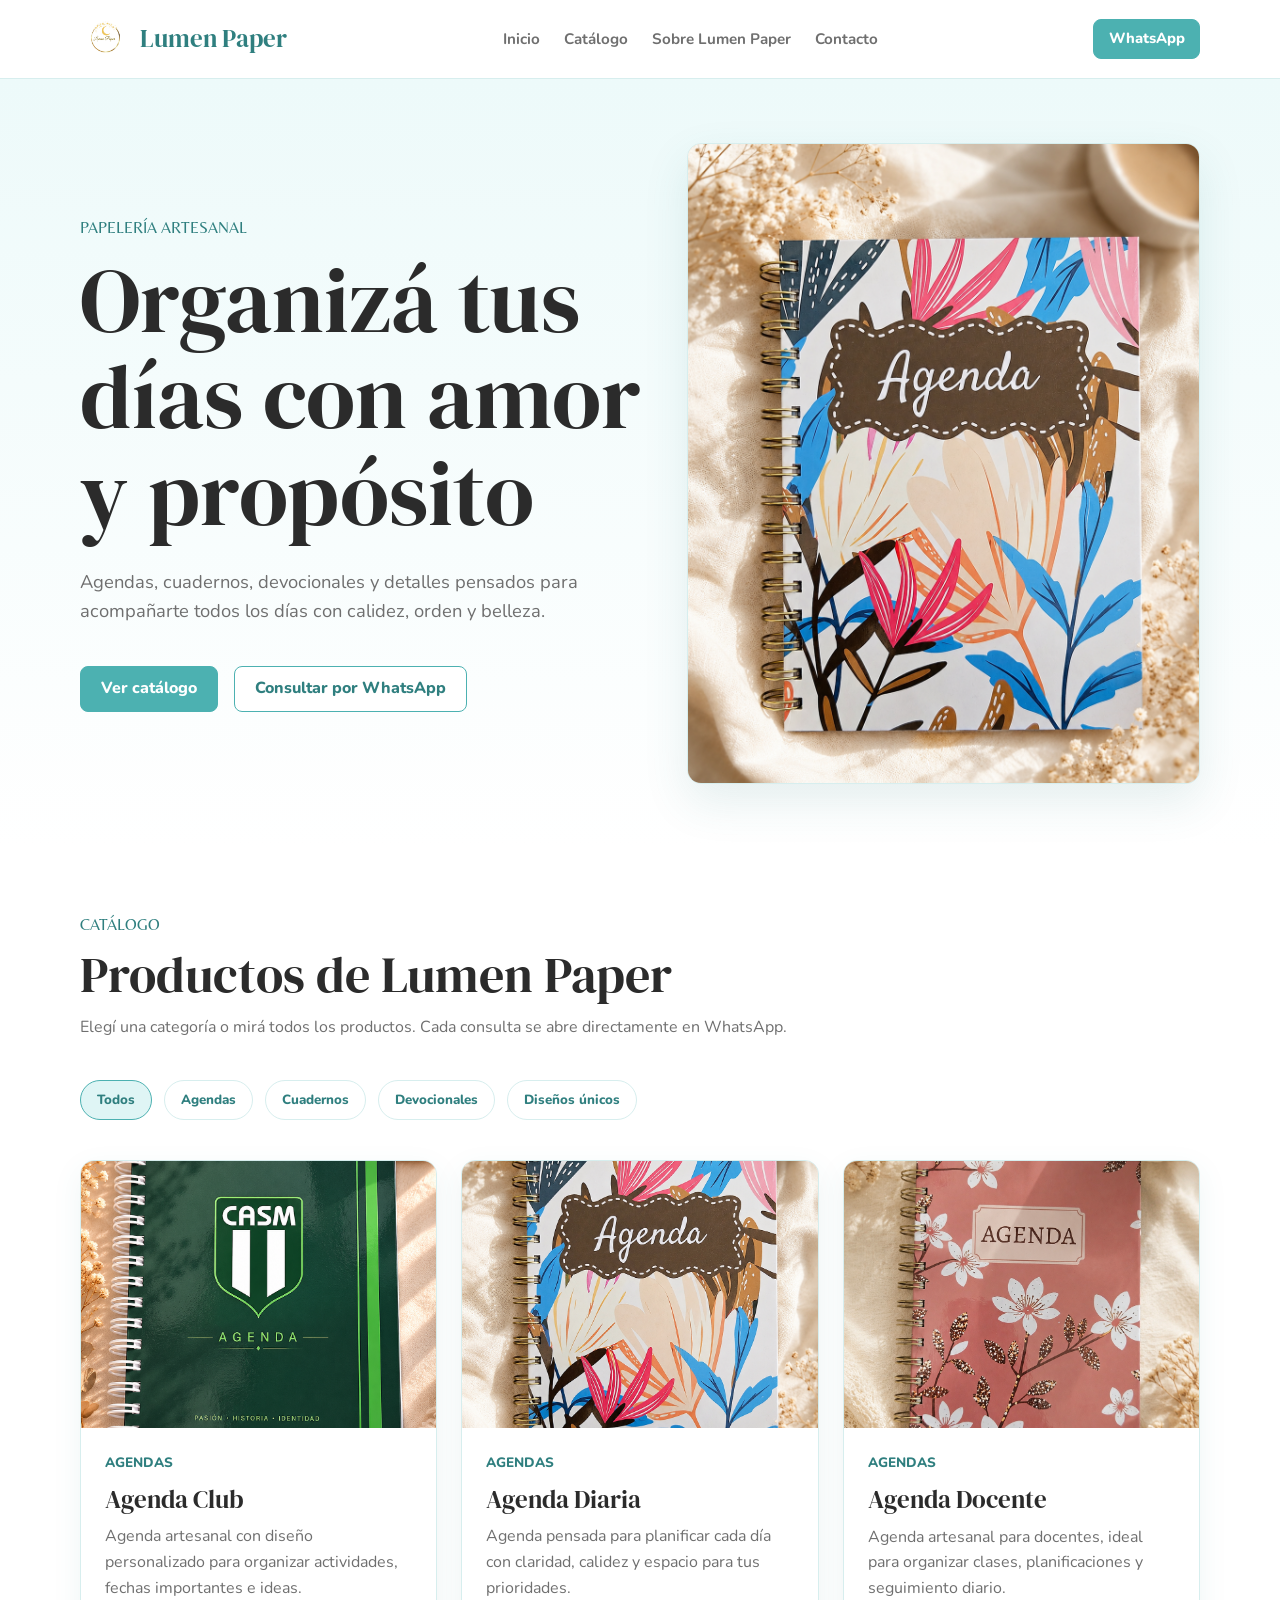
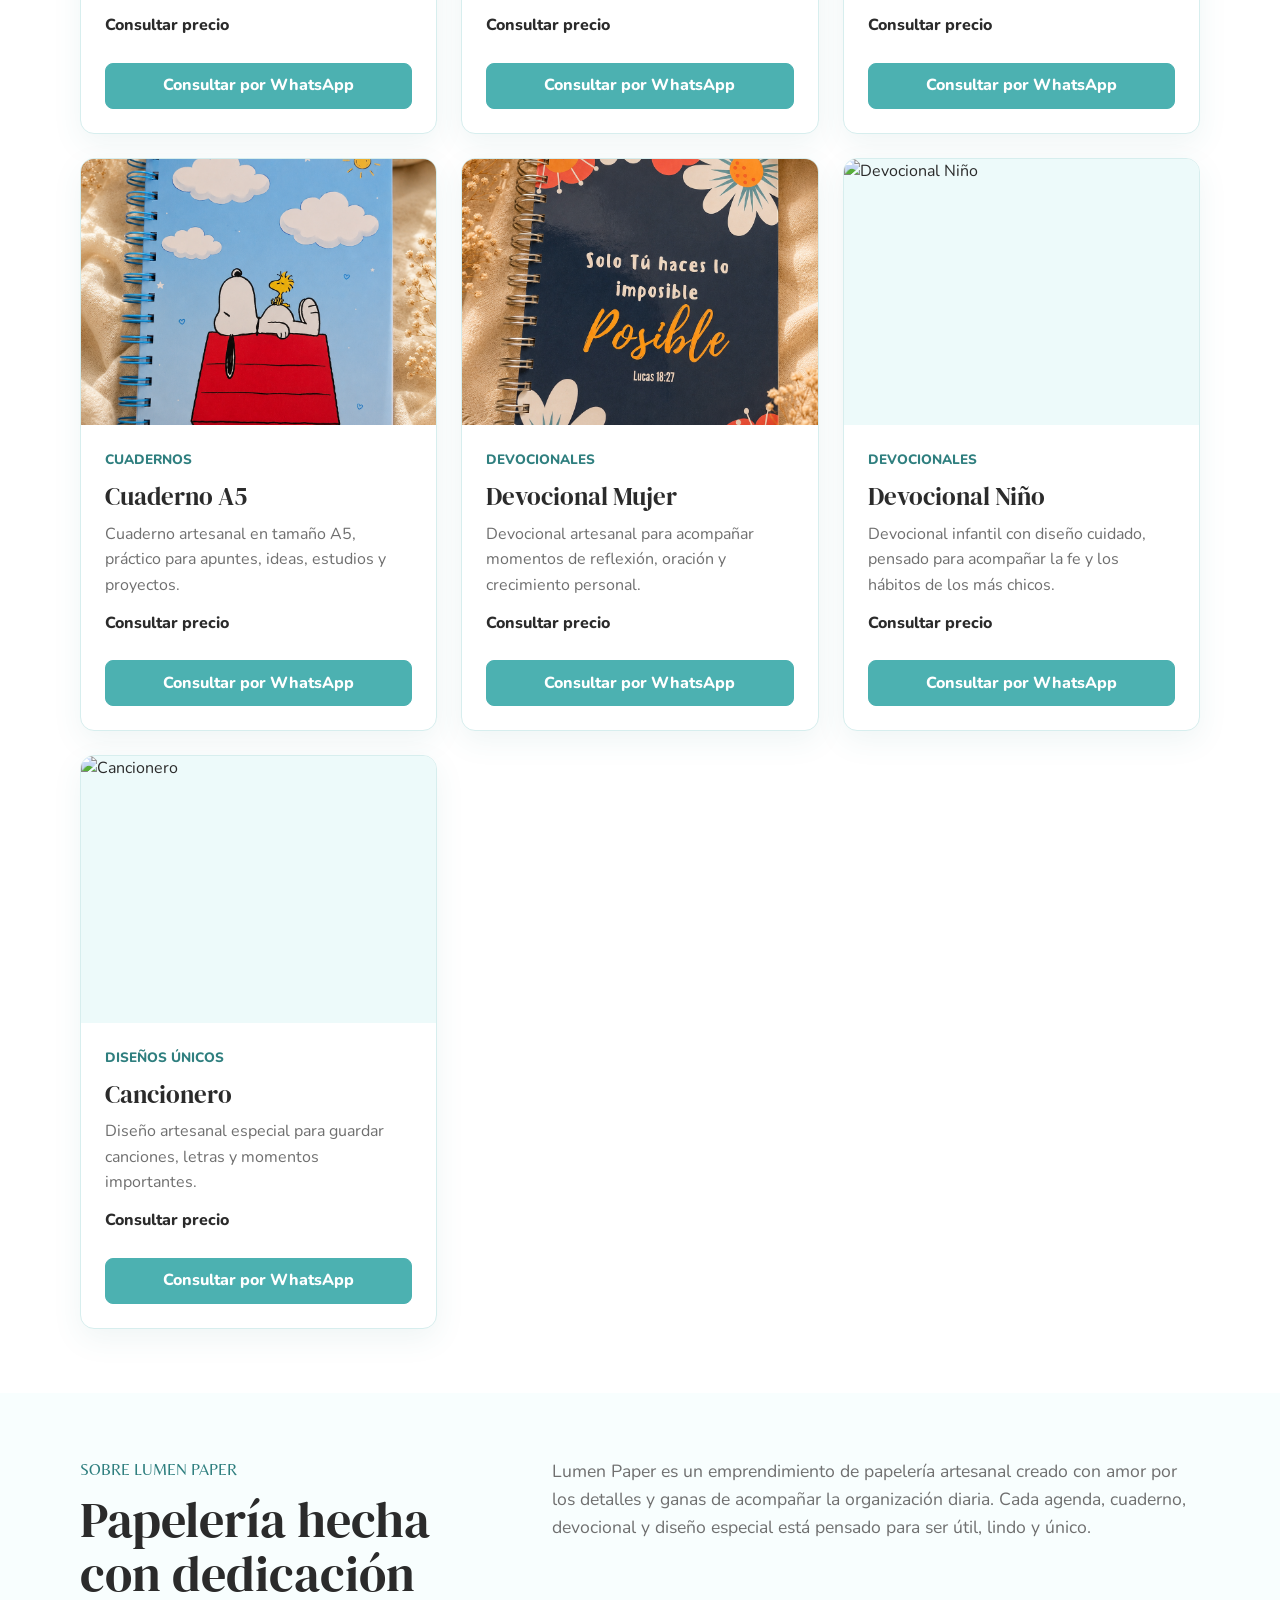
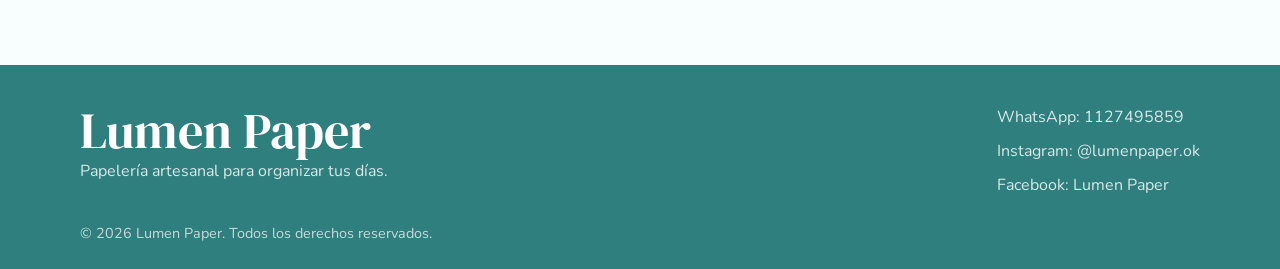
==== index.html @ 475823e0 "feat: initial commit" ====
<!DOCTYPE html>
<html lang="es">
  <head>
    <meta charset="UTF-8" />
    <meta name="viewport" content="width=device-width, initial-scale=1.0" />
    <meta
      name="description"
      content="Catálogo online de Lumen Paper: agendas, cuadernos, devocionales y diseños únicos de papelería artesanal."
    />
    <title>Lumen Paper | Papelería artesanal</title>
    <link rel="preconnect" href="https://fonts.googleapis.com" />
    <link rel="preconnect" href="https://fonts.gstatic.com" crossorigin />
    <link
      href="https://fonts.googleapis.com/css2?family=Belleza&family=DM+Serif+Display:ital@0;1&family=Nunito:wght@400;500;600;700&display=swap"
      rel="stylesheet"
    />
    <link rel="stylesheet" href="css/styles.css" />
  </head>
  <body>
    <header class="site-header">
      <div class="container header-content">
        <a class="brand" href="#inicio" aria-label="Ir al inicio">
          <img
            class="brand-logo"
            src="assets/img/marca/logo-lumen-paper.png"
            alt="Logo de Lumen Paper"
          />
          <span>Lumen Paper</span>
        </a>

        <nav class="main-nav" aria-label="Navegación principal">
          <a href="#inicio">Inicio</a>
          <a href="#catalogo">Catálogo</a>
          <a href="#sobre-lumen">Sobre Lumen Paper</a>
          <a href="#contacto">Contacto</a>
        </nav>

        <a class="button button-small" id="headerWhatsapp" href="#" target="_blank" rel="noopener">
          WhatsApp
        </a>
      </div>
    </header>

    <main>
      <section class="hero" id="inicio">
        <div class="container hero-content">
          <div class="hero-text">
            <p class="eyebrow">Papelería artesanal</p>
            <h1>Organizá tus días con amor y propósito</h1>
            <p class="hero-description">
              Agendas, cuadernos, devocionales y detalles pensados para acompañarte
              todos los días con calidez, orden y belleza.
            </p>
            <div class="hero-actions">
              <a class="button" href="#catalogo">Ver catálogo</a>
              <a class="button button-secondary" id="heroWhatsapp" href="#" target="_blank" rel="noopener">
                Consultar por WhatsApp
              </a>
            </div>
          </div>

          <div class="hero-image-wrap" aria-label="Producto destacado de Lumen Paper">
            <img
              class="hero-image"
              src="assets/img/agendas/agenda-diaria-1.png"
              alt="Agenda artesanal de Lumen Paper"
            />
          </div>
        </div>
      </section>

      <section class="catalog-section" id="catalogo">
        <div class="container">
          <div class="section-heading">
            <p class="eyebrow">Catálogo</p>
            <h2>Productos de Lumen Paper</h2>
            <p>
              Elegí una categoría o mirá todos los productos. Cada consulta se abre
              directamente en WhatsApp.
            </p>
          </div>

          <div class="filters" id="categoryFilters" aria-label="Filtros por categoría"></div>
          <div class="products-grid" id="productsGrid" aria-live="polite"></div>
        </div>
      </section>

      <section class="about-section" id="sobre-lumen">
        <div class="container about-content">
          <div>
            <p class="eyebrow">Sobre Lumen Paper</p>
            <h2>Papelería hecha con dedicación</h2>
          </div>
          <p>
            Lumen Paper es un emprendimiento de papelería artesanal creado con amor
            por los detalles y ganas de acompañar la organización diaria. Cada agenda,
            cuaderno, devocional y diseño especial está pensado para ser útil, lindo y
            único.
          </p>
        </div>
      </section>
    </main>

    <footer class="site-footer" id="contacto">
      <div class="container footer-content">
        <div>
          <h2>Lumen Paper</h2>
          <p>Papelería artesanal para organizar tus días.</p>
        </div>
        <ul class="footer-links" aria-label="Redes y contacto">
          <li><a id="footerWhatsapp" href="#" target="_blank" rel="noopener">WhatsApp: 1127495859</a></li>
          <li><a href="https://www.instagram.com/lumenpaper.ok" target="_blank" rel="noopener">Instagram: @lumenpaper.ok</a></li>
          <li><a href="https://www.facebook.com/search/top?q=Lumen%20Paper" target="_blank" rel="noopener">Facebook: Lumen Paper</a></li>
        </ul>
      </div>
      <p class="copyright">© 2026 Lumen Paper. Todos los derechos reservados.</p>
    </footer>

    <script src="data/productos.js"></script>
    <script src="js/main.js"></script>
  </body>
</html>
---- css/styles.css ----
:root {
  --color-primary: #4cb1b1;
  --color-primary-light: #dff5f5;
  --color-primary-soft: #edfafa;
  --color-primary-dark: #2f7f7f;
  --color-background: #ffffff;
  --color-surface: #f8fefe;
  --color-text: #2b2b2b;
  --color-muted: #6f6f6f;
  --color-border: #d7eeee;
  --color-warm: #f9efe8;
  --font-title: "DM Serif Display", Georgia, serif;
  --font-accent: "Belleza", Arial, sans-serif;
  --font-body: "Nunito", Arial, sans-serif;
  --space-xs: 0.5rem;
  --space-sm: 0.75rem;
  --space-md: 1rem;
  --space-lg: 1.5rem;
  --space-xl: 2.5rem;
  --space-xxl: 4rem;
  --radius-sm: 8px;
  --radius-md: 14px;
  --shadow-soft: 0 18px 45px rgba(47, 127, 127, 0.12);
}

* {
  box-sizing: border-box;
  margin: 0;
  padding: 0;
}

html {
  scroll-behavior: smooth;
}

body {
  background: var(--color-background);
  color: var(--color-text);
  font-family: var(--font-body);
  line-height: 1.6;
}

img {
  display: block;
  max-width: 100%;
}

a {
  color: inherit;
  text-decoration: none;
}

.container {
  width: min(1120px, calc(100% - 32px));
  margin: 0 auto;
}

.site-header {
  position: sticky;
  top: 0;
  z-index: 10;
  background: rgba(255, 255, 255, 0.94);
  border-bottom: 1px solid var(--color-border);
  backdrop-filter: blur(12px);
}

.header-content {
  display: flex;
  align-items: center;
  justify-content: space-between;
  gap: var(--space-md);
  min-height: 78px;
}

.brand {
  display: inline-flex;
  align-items: center;
  gap: var(--space-sm);
  color: var(--color-primary-dark);
  font-family: var(--font-title);
  font-size: 1.55rem;
}

.brand-logo {
  width: 48px;
  height: 48px;
  object-fit: contain;
}

.main-nav {
  display: flex;
  align-items: center;
  gap: var(--space-lg);
  color: var(--color-muted);
  font-size: 0.95rem;
  font-weight: 700;
}

.main-nav a:hover,
.main-nav a:focus {
  color: var(--color-primary-dark);
}

.button {
  display: inline-flex;
  align-items: center;
  justify-content: center;
  min-height: 46px;
  padding: 0.75rem 1.25rem;
  border: 1px solid var(--color-primary);
  border-radius: var(--radius-sm);
  background: var(--color-primary);
  color: #ffffff;
  font-weight: 800;
  line-height: 1.2;
  text-align: center;
  transition: transform 0.2s ease, box-shadow 0.2s ease, background 0.2s ease;
}

.button:hover,
.button:focus {
  background: var(--color-primary-dark);
  box-shadow: var(--shadow-soft);
  transform: translateY(-1px);
}

.button-secondary {
  background: #ffffff;
  color: var(--color-primary-dark);
}

.button-secondary:hover,
.button-secondary:focus {
  background: var(--color-primary-soft);
}

.button-small {
  min-height: 40px;
  padding: 0.55rem 0.9rem;
  font-size: 0.92rem;
}

.hero {
  background: linear-gradient(180deg, var(--color-primary-soft), #ffffff);
  padding: var(--space-xxl) 0;
}

.hero-content {
  display: grid;
  grid-template-columns: 1.05fr 0.95fr;
  align-items: center;
  gap: var(--space-xl);
}

.eyebrow {
  margin-bottom: var(--space-sm);
  color: var(--color-primary-dark);
  font-family: var(--font-accent);
  font-size: 1rem;
  letter-spacing: 0;
  text-transform: uppercase;
}

h1,
h2,
h3 {
  color: var(--color-text);
  font-family: var(--font-title);
  font-weight: 400;
  line-height: 1.08;
}

h1 {
  max-width: 720px;
  font-size: clamp(2.65rem, 7vw, 5.8rem);
}

h2 {
  font-size: clamp(2rem, 4vw, 3.1rem);
}

h3 {
  font-size: 1.55rem;
}

.hero-description {
  max-width: 650px;
  margin-top: var(--space-lg);
  color: var(--color-muted);
  font-size: 1.15rem;
}

.hero-actions {
  display: flex;
  flex-wrap: wrap;
  gap: var(--space-md);
  margin-top: var(--space-xl);
}

.hero-image-wrap {
  overflow: hidden;
  border: 1px solid var(--color-border);
  border-radius: var(--radius-md);
  background: var(--color-warm);
  box-shadow: var(--shadow-soft);
}

.hero-image {
  width: 100%;
  aspect-ratio: 4 / 5;
  object-fit: cover;
}

.catalog-section,
.about-section {
  padding: var(--space-xxl) 0;
}

.section-heading {
  max-width: 760px;
  margin-bottom: var(--space-xl);
}

.section-heading p:last-child {
  margin-top: var(--space-sm);
  color: var(--color-muted);
}

.filters {
  display: flex;
  flex-wrap: wrap;
  gap: var(--space-sm);
  margin-bottom: var(--space-xl);
}

.filter-button {
  min-height: 40px;
  padding: 0.55rem 1rem;
  border: 1px solid var(--color-border);
  border-radius: 999px;
  background: #ffffff;
  color: var(--color-primary-dark);
  cursor: pointer;
  font-family: var(--font-body);
  font-weight: 800;
}

.filter-button.active,
.filter-button:hover,
.filter-button:focus {
  border-color: var(--color-primary);
  background: var(--color-primary-light);
}

.products-grid {
  display: grid;
  grid-template-columns: repeat(3, minmax(0, 1fr));
  gap: var(--space-lg);
}

.product-card {
  display: flex;
  flex-direction: column;
  overflow: hidden;
  border: 1px solid var(--color-border);
  border-radius: var(--radius-md);
  background: #ffffff;
  box-shadow: 0 10px 30px rgba(47, 127, 127, 0.08);
}

.product-image {
  width: 100%;
  aspect-ratio: 4 / 3;
  background: var(--color-primary-soft);
  object-fit: cover;
}

.product-content {
  display: flex;
  flex: 1;
  flex-direction: column;
  gap: var(--space-sm);
  padding: var(--space-lg);
}

.product-category {
  color: var(--color-primary-dark);
  font-size: 0.85rem;
  font-weight: 800;
  text-transform: uppercase;
}

.product-description {
  color: var(--color-muted);
}

.product-price {
  margin-top: auto;
  color: var(--color-text);
  font-weight: 800;
}

.product-card .button {
  margin-top: var(--space-sm);
  width: 100%;
}

.about-section {
  background: var(--color-surface);
}

.about-content {
  display: grid;
  grid-template-columns: 0.8fr 1.2fr;
  gap: var(--space-xl);
  align-items: start;
}

.about-content p:last-child {
  color: var(--color-muted);
  font-size: 1.1rem;
}

.site-footer {
  padding: var(--space-xl) 0 var(--space-lg);
  background: var(--color-primary-dark);
  color: #ffffff;
}

.footer-content {
  display: flex;
  justify-content: space-between;
  gap: var(--space-xl);
}

.footer-content h2 {
  color: #ffffff;
}

.footer-content p,
.footer-links {
  color: rgba(255, 255, 255, 0.82);
}

.footer-links {
  display: grid;
  gap: var(--space-xs);
  list-style: none;
}

.footer-links a:hover,
.footer-links a:focus {
  color: #ffffff;
  text-decoration: underline;
}

.copyright {
  width: min(1120px, calc(100% - 32px));
  margin: var(--space-lg) auto 0;
  color: rgba(255, 255, 255, 0.72);
  font-size: 0.9rem;
}

@media (max-width: 900px) {
  .header-content {
    align-items: flex-start;
    flex-direction: column;
    padding: var(--space-md) 0;
  }

  .main-nav {
    flex-wrap: wrap;
    gap: var(--space-sm) var(--space-md);
  }

  .hero-content,
  .about-content {
    grid-template-columns: 1fr;
  }

  .products-grid {
    grid-template-columns: repeat(2, minmax(0, 1fr));
  }
}

@media (max-width: 620px) {
  .container {
    width: min(100% - 24px, 1120px);
  }

  .hero,
  .catalog-section,
  .about-section {
    padding: 3rem 0;
  }

  .brand {
    font-size: 1.35rem;
  }

  .hero-actions,
  .footer-content {
    flex-direction: column;
  }

  .products-grid {
    grid-template-columns: 1fr;
  }
}
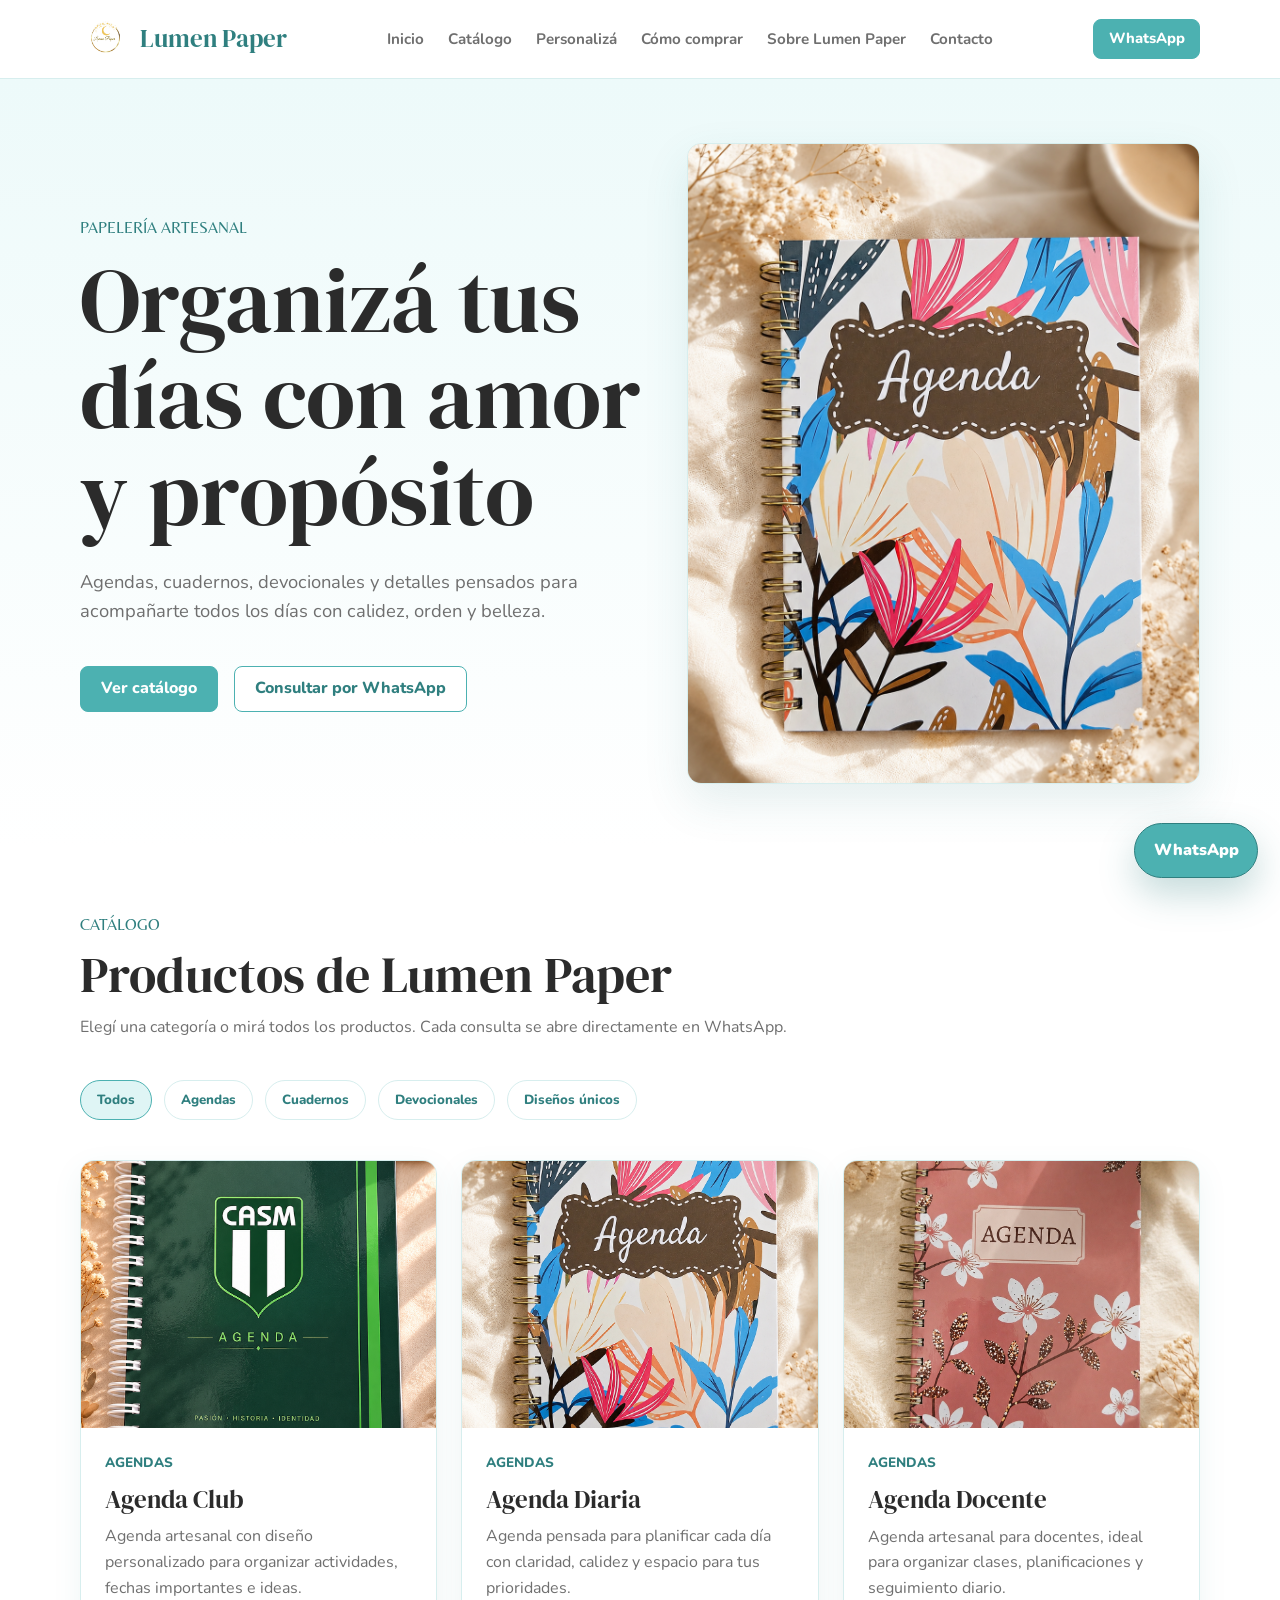
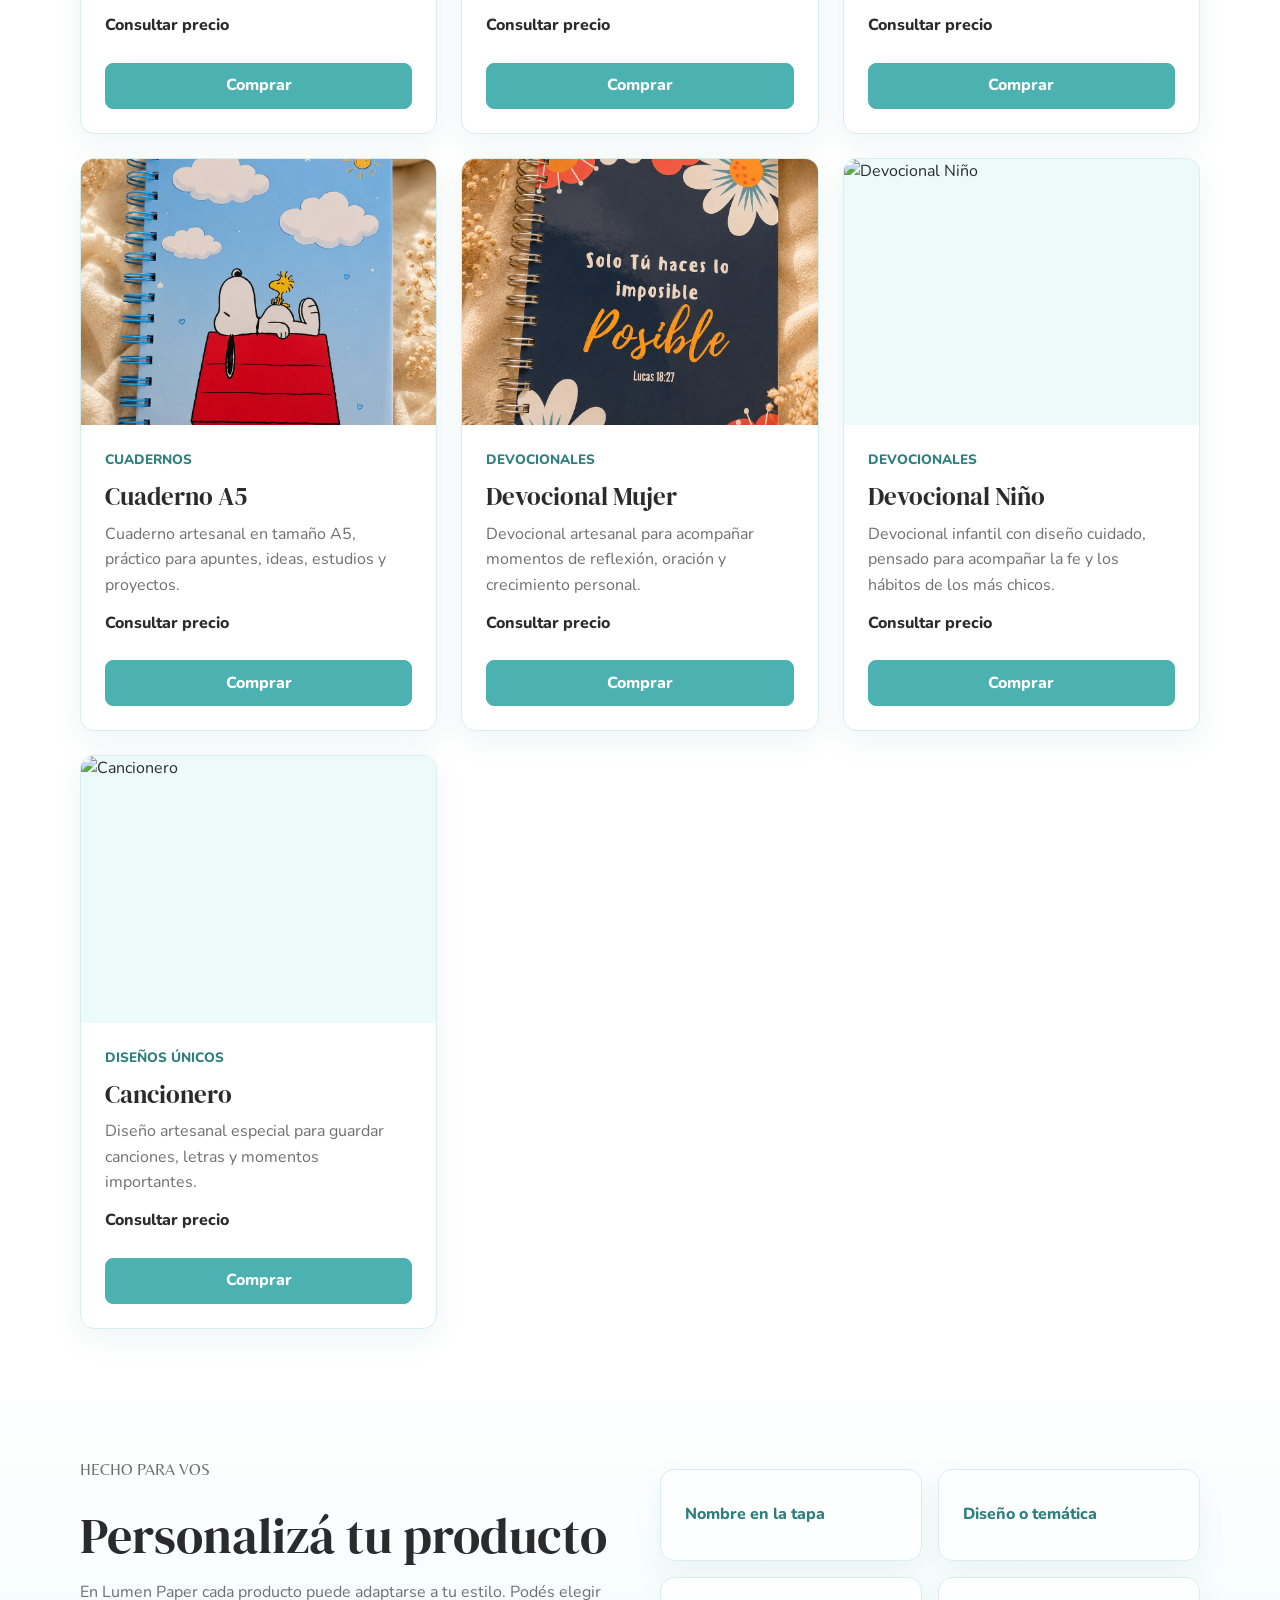
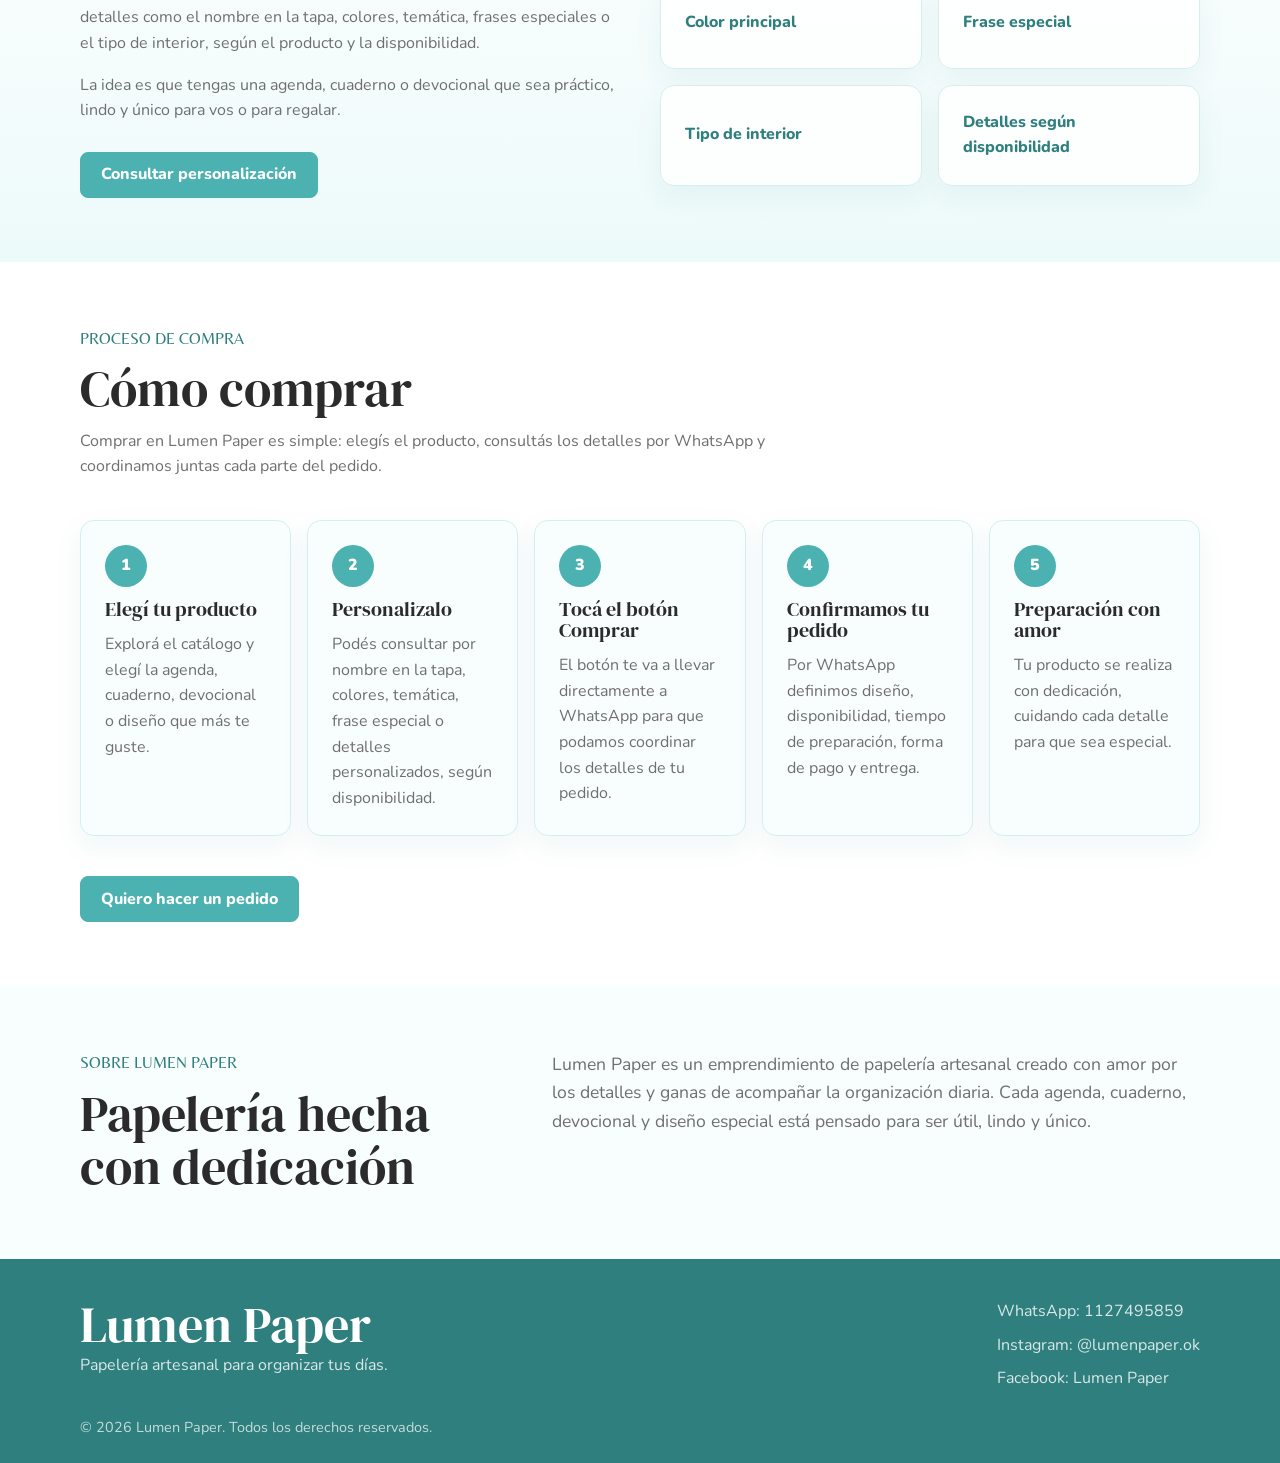
==== commit d9f0eee5: "feat: add Lumen Paper website" ====
--- a/index.html
+++ b/index.html
@@ -3,17 +3,30 @@
   <head>
     <meta charset="UTF-8" />
     <meta name="viewport" content="width=device-width, initial-scale=1.0" />
+    <title>Lumen Paper | Agendas, cuadernos y papelería personalizada</title>
     <meta
       name="description"
-      content="Catálogo online de Lumen Paper: agendas, cuadernos, devocionales y diseños únicos de papelería artesanal."
-    />
-    <title>Lumen Paper | Papelería artesanal</title>
+      content="Lumen Paper crea agendas, cuadernos, devocionales y diseños personalizados de papelería artesanal. Productos hechos con dedicación para organizar tus días con amor y propósito."
+    />
+    <meta
+      name="keywords"
+      content="Lumen Paper, agendas personalizadas, cuadernos personalizados, papelería artesanal, devocionales personalizados, agendas docentes, agenda diaria"
+    />
+    <meta name="author" content="Lumen Paper" />
+    <meta property="og:title" content="Lumen Paper | Papelería personalizada" />
+    <meta
+      property="og:description"
+      content="Agendas, cuadernos, devocionales y diseños personalizados hechos con amor y dedicación."
+    />
+    <meta property="og:type" content="website" />
+    <meta property="og:image" content="assets/img/marca/logo-lumen-paper.png" />
     <link rel="preconnect" href="https://fonts.googleapis.com" />
     <link rel="preconnect" href="https://fonts.gstatic.com" crossorigin />
     <link
       href="https://fonts.googleapis.com/css2?family=Belleza&family=DM+Serif+Display:ital@0;1&family=Nunito:wght@400;500;600;700&display=swap"
       rel="stylesheet"
     />
+    <link rel="icon" href="assets/img/marca/logo-lumen-paper.png" type="image/png" />
     <link rel="stylesheet" href="css/styles.css" />
   </head>
   <body>
@@ -31,6 +44,8 @@
         <nav class="main-nav" aria-label="Navegación principal">
           <a href="#inicio">Inicio</a>
           <a href="#catalogo">Catálogo</a>
+          <a href="#personaliza">Personalizá</a>
+          <a href="#como-comprar">Cómo comprar</a>
           <a href="#sobre-lumen">Sobre Lumen Paper</a>
           <a href="#contacto">Contacto</a>
         </nav>
@@ -85,6 +100,100 @@
         </div>
       </section>
 
+      <section class="custom-section" id="personaliza">
+        <div class="container custom-content">
+          <div class="custom-text">
+            <p class="eyebrow">Hecho para vos</p>
+            <h2>Personalizá tu producto</h2>
+            <p>
+              En Lumen Paper cada producto puede adaptarse a tu estilo. Podés elegir
+              detalles como el nombre en la tapa, colores, temática, frases especiales
+              o el tipo de interior, según el producto y la disponibilidad.
+            </p>
+            <p>
+              La idea es que tengas una agenda, cuaderno o devocional que sea práctico,
+              lindo y único para vos o para regalar.
+            </p>
+            <a class="button" id="customWhatsapp" href="#" target="_blank" rel="noopener">
+              Consultar personalización
+            </a>
+          </div>
+
+          <div class="custom-options" aria-label="Opciones de personalización">
+            <div class="custom-option">Nombre en la tapa</div>
+            <div class="custom-option">Diseño o temática</div>
+            <div class="custom-option">Color principal</div>
+            <div class="custom-option">Frase especial</div>
+            <div class="custom-option">Tipo de interior</div>
+            <div class="custom-option">Detalles según disponibilidad</div>
+          </div>
+        </div>
+      </section>
+
+      <section class="buy-section" id="como-comprar">
+        <div class="container">
+          <div class="section-heading">
+            <p class="eyebrow">Proceso de compra</p>
+            <h2>Cómo comprar</h2>
+            <p>
+              Comprar en Lumen Paper es simple: elegís el producto, consultás los
+              detalles por WhatsApp y coordinamos juntas cada parte del pedido.
+            </p>
+          </div>
+
+          <div class="buy-steps" aria-label="Pasos para comprar en Lumen Paper">
+            <article class="buy-step">
+              <span class="buy-step-number">1</span>
+              <h3>Elegí tu producto</h3>
+              <p>
+                Explorá el catálogo y elegí la agenda, cuaderno, devocional o diseño
+                que más te guste.
+              </p>
+            </article>
+
+            <article class="buy-step">
+              <span class="buy-step-number">2</span>
+              <h3>Personalizalo</h3>
+              <p>
+                Podés consultar por nombre en la tapa, colores, temática, frase
+                especial o detalles personalizados, según disponibilidad.
+              </p>
+            </article>
+
+            <article class="buy-step">
+              <span class="buy-step-number">3</span>
+              <h3>Tocá el botón Comprar</h3>
+              <p>
+                El botón te va a llevar directamente a WhatsApp para que podamos
+                coordinar los detalles de tu pedido.
+              </p>
+            </article>
+
+            <article class="buy-step">
+              <span class="buy-step-number">4</span>
+              <h3>Confirmamos tu pedido</h3>
+              <p>
+                Por WhatsApp definimos diseño, disponibilidad, tiempo de preparación,
+                forma de pago y entrega.
+              </p>
+            </article>
+
+            <article class="buy-step">
+              <span class="buy-step-number">5</span>
+              <h3>Preparación con amor</h3>
+              <p>
+                Tu producto se realiza con dedicación, cuidando cada detalle para que
+                sea especial.
+              </p>
+            </article>
+          </div>
+
+          <a class="button buy-section-button" id="orderWhatsapp" href="#" target="_blank" rel="noopener">
+            Quiero hacer un pedido
+          </a>
+        </div>
+      </section>
+
       <section class="about-section" id="sobre-lumen">
         <div class="container about-content">
           <div>
@@ -116,6 +225,20 @@
       <p class="copyright">© 2026 Lumen Paper. Todos los derechos reservados.</p>
     </footer>
 
+    <div class="modal" id="productModal" role="dialog" aria-modal="true" aria-labelledby="modalTitle" aria-hidden="true">
+      <div class="modal-overlay" id="modalOverlay"></div>
+      <div class="modal-panel" role="document">
+        <button class="modal-close" id="modalClose" type="button" aria-label="Cerrar detalle del producto">
+          Cerrar
+        </button>
+        <div class="modal-body" id="modalBody"></div>
+      </div>
+    </div>
+
+    <a class="floating-whatsapp" id="floatingWhatsapp" href="#" target="_blank" rel="noopener" aria-label="Consultar por WhatsApp">
+      WhatsApp
+    </a>
+
     <script src="data/productos.js"></script>
     <script src="js/main.js"></script>
   </body>
--- a/css/styles.css
+++ b/css/styles.css
@@ -212,6 +212,8 @@
 }
 
 .catalog-section,
+.custom-section,
+.buy-section,
 .about-section {
   padding: var(--space-xxl) 0;
 }
@@ -265,7 +267,17 @@
   border: 1px solid var(--color-border);
   border-radius: var(--radius-md);
   background: #ffffff;
+  cursor: pointer;
   box-shadow: 0 10px 30px rgba(47, 127, 127, 0.08);
+  transition: border-color 0.2s ease, box-shadow 0.2s ease, transform 0.2s ease;
+}
+
+.product-card:hover,
+.product-card:focus {
+  border-color: var(--color-primary);
+  box-shadow: var(--shadow-soft);
+  outline: none;
+  transform: translateY(-2px);
 }
 
 .product-image {
@@ -305,6 +317,267 @@
   width: 100%;
 }
 
+.modal-open {
+  overflow: hidden;
+}
+
+.modal {
+  position: fixed;
+  inset: 0;
+  z-index: 30;
+  display: none;
+  padding: var(--space-lg);
+}
+
+.modal.is-open {
+  display: grid;
+  place-items: center;
+}
+
+.modal-overlay {
+  position: absolute;
+  inset: 0;
+  background: rgba(43, 43, 43, 0.42);
+}
+
+.modal-panel {
+  position: relative;
+  z-index: 1;
+  width: min(1040px, 100%);
+  max-height: min(88vh, 860px);
+  overflow: auto;
+  border: 1px solid var(--color-border);
+  border-radius: var(--radius-md);
+  background: #ffffff;
+  box-shadow: 0 24px 70px rgba(43, 43, 43, 0.22);
+}
+
+.modal-close {
+  position: sticky;
+  top: var(--space-md);
+  z-index: 2;
+  display: block;
+  margin: var(--space-md) var(--space-md) 0 auto;
+  min-height: 40px;
+  padding: 0.5rem 0.85rem;
+  border: 1px solid var(--color-border);
+  border-radius: var(--radius-sm);
+  background: var(--color-primary-soft);
+  color: var(--color-primary-dark);
+  cursor: pointer;
+  font-family: var(--font-body);
+  font-weight: 800;
+}
+
+.modal-close:hover,
+.modal-close:focus {
+  border-color: var(--color-primary);
+  background: var(--color-primary-light);
+}
+
+.modal-body {
+  padding: 0 var(--space-xl) var(--space-xl);
+}
+
+.modal-layout {
+  display: grid;
+  grid-template-columns: 0.95fr 1.05fr;
+  gap: var(--space-xl);
+  align-items: start;
+}
+
+.modal-gallery {
+  display: grid;
+  gap: var(--space-md);
+}
+
+.modal-main-image {
+  width: 100%;
+  aspect-ratio: 4 / 5;
+  border: 1px solid var(--color-border);
+  border-radius: var(--radius-md);
+  background: var(--color-primary-soft);
+  object-fit: cover;
+}
+
+.modal-thumbnails {
+  display: grid;
+  grid-template-columns: repeat(5, minmax(0, 1fr));
+  gap: var(--space-xs);
+}
+
+.modal-thumbnail {
+  overflow: hidden;
+  padding: 0;
+  border: 2px solid transparent;
+  border-radius: var(--radius-sm);
+  background: var(--color-primary-soft);
+  cursor: pointer;
+}
+
+.modal-thumbnail.active,
+.modal-thumbnail:hover,
+.modal-thumbnail:focus {
+  border-color: var(--color-primary);
+}
+
+.modal-thumbnail img {
+  width: 100%;
+  aspect-ratio: 1;
+  object-fit: cover;
+}
+
+.modal-detail {
+  display: grid;
+  gap: var(--space-md);
+}
+
+.modal-description {
+  color: var(--color-muted);
+}
+
+.modal-info-block {
+  padding-top: var(--space-md);
+  border-top: 1px solid var(--color-border);
+}
+
+.modal-info-block h3 {
+  margin-bottom: var(--space-xs);
+  font-size: 1.25rem;
+}
+
+.modal-info-block ul {
+  display: grid;
+  gap: 0.25rem;
+  padding-left: 1.1rem;
+  color: var(--color-muted);
+}
+
+.modal-info-block p {
+  color: var(--color-muted);
+}
+
+.modal-buy-button {
+  width: fit-content;
+}
+
+.custom-section {
+  background: linear-gradient(180deg, #ffffff, var(--color-primary-soft));
+}
+
+.custom-content {
+  display: grid;
+  grid-template-columns: 1fr 1fr;
+  gap: var(--space-xl);
+  align-items: center;
+}
+
+.custom-text {
+  display: grid;
+  gap: var(--space-md);
+}
+
+.custom-text p {
+  color: var(--color-muted);
+}
+
+.custom-text .button {
+  width: fit-content;
+  margin-top: var(--space-sm);
+}
+
+.custom-options {
+  display: grid;
+  grid-template-columns: repeat(2, minmax(0, 1fr));
+  gap: var(--space-md);
+}
+
+.custom-option {
+  min-height: 92px;
+  display: flex;
+  align-items: center;
+  padding: var(--space-lg);
+  border: 1px solid var(--color-border);
+  border-radius: var(--radius-md);
+  background: rgba(255, 255, 255, 0.86);
+  color: var(--color-primary-dark);
+  font-weight: 800;
+  box-shadow: 0 10px 28px rgba(47, 127, 127, 0.07);
+}
+
+.floating-whatsapp {
+  position: fixed;
+  right: 22px;
+  bottom: 22px;
+  z-index: 20;
+  display: inline-flex;
+  align-items: center;
+  justify-content: center;
+  min-height: 52px;
+  padding: 0.85rem 1.15rem;
+  border: 1px solid var(--color-primary-dark);
+  border-radius: 999px;
+  background: var(--color-primary);
+  color: #ffffff;
+  font-weight: 900;
+  box-shadow: 0 16px 36px rgba(47, 127, 127, 0.28);
+  transition: transform 0.2s ease, background 0.2s ease, box-shadow 0.2s ease;
+}
+
+.floating-whatsapp:hover,
+.floating-whatsapp:focus {
+  background: var(--color-primary-dark);
+  box-shadow: 0 18px 44px rgba(47, 127, 127, 0.34);
+  outline: none;
+  transform: translateY(-2px);
+}
+
+.buy-section {
+  background: #ffffff;
+}
+
+.buy-steps {
+  display: grid;
+  grid-template-columns: repeat(5, minmax(0, 1fr));
+  gap: var(--space-md);
+}
+
+.buy-step {
+  display: grid;
+  align-content: start;
+  gap: var(--space-sm);
+  min-height: 260px;
+  padding: var(--space-lg);
+  border: 1px solid var(--color-border);
+  border-radius: var(--radius-md);
+  background: var(--color-surface);
+  box-shadow: 0 10px 28px rgba(47, 127, 127, 0.07);
+}
+
+.buy-step-number {
+  display: inline-flex;
+  align-items: center;
+  justify-content: center;
+  width: 42px;
+  height: 42px;
+  border-radius: 50%;
+  background: var(--color-primary);
+  color: #ffffff;
+  font-weight: 900;
+}
+
+.buy-step h3 {
+  font-size: 1.22rem;
+}
+
+.buy-step p {
+  color: var(--color-muted);
+}
+
+.buy-section-button {
+  margin-top: var(--space-xl);
+}
+
 .about-section {
   background: var(--color-surface);
 }
@@ -374,12 +647,22 @@
   }
 
   .hero-content,
-  .about-content {
+  .custom-content,
+  .about-content,
+  .modal-layout {
     grid-template-columns: 1fr;
   }
 
   .products-grid {
     grid-template-columns: repeat(2, minmax(0, 1fr));
+  }
+
+  .buy-steps {
+    grid-template-columns: repeat(2, minmax(0, 1fr));
+  }
+
+  .buy-step {
+    min-height: auto;
   }
 }
 
@@ -390,6 +673,8 @@
 
   .hero,
   .catalog-section,
+  .custom-section,
+  .buy-section,
   .about-section {
     padding: 3rem 0;
   }
@@ -406,4 +691,48 @@
   .products-grid {
     grid-template-columns: 1fr;
   }
-}
+
+  .modal {
+    padding: var(--space-sm);
+  }
+
+  .modal-panel {
+    max-height: 92vh;
+  }
+
+  .modal-body {
+    padding: 0 var(--space-md) var(--space-md);
+  }
+
+  .modal-thumbnails {
+    grid-template-columns: repeat(4, minmax(0, 1fr));
+  }
+
+  .modal-buy-button {
+    width: 100%;
+  }
+
+  .custom-options {
+    grid-template-columns: 1fr;
+  }
+
+  .custom-text .button {
+    width: 100%;
+  }
+
+  .buy-steps {
+    grid-template-columns: 1fr;
+  }
+
+  .buy-section-button {
+    width: 100%;
+  }
+
+  .floating-whatsapp {
+    right: 14px;
+    bottom: 14px;
+    min-height: 48px;
+    padding: 0.75rem 1rem;
+    font-size: 0.95rem;
+  }
+}
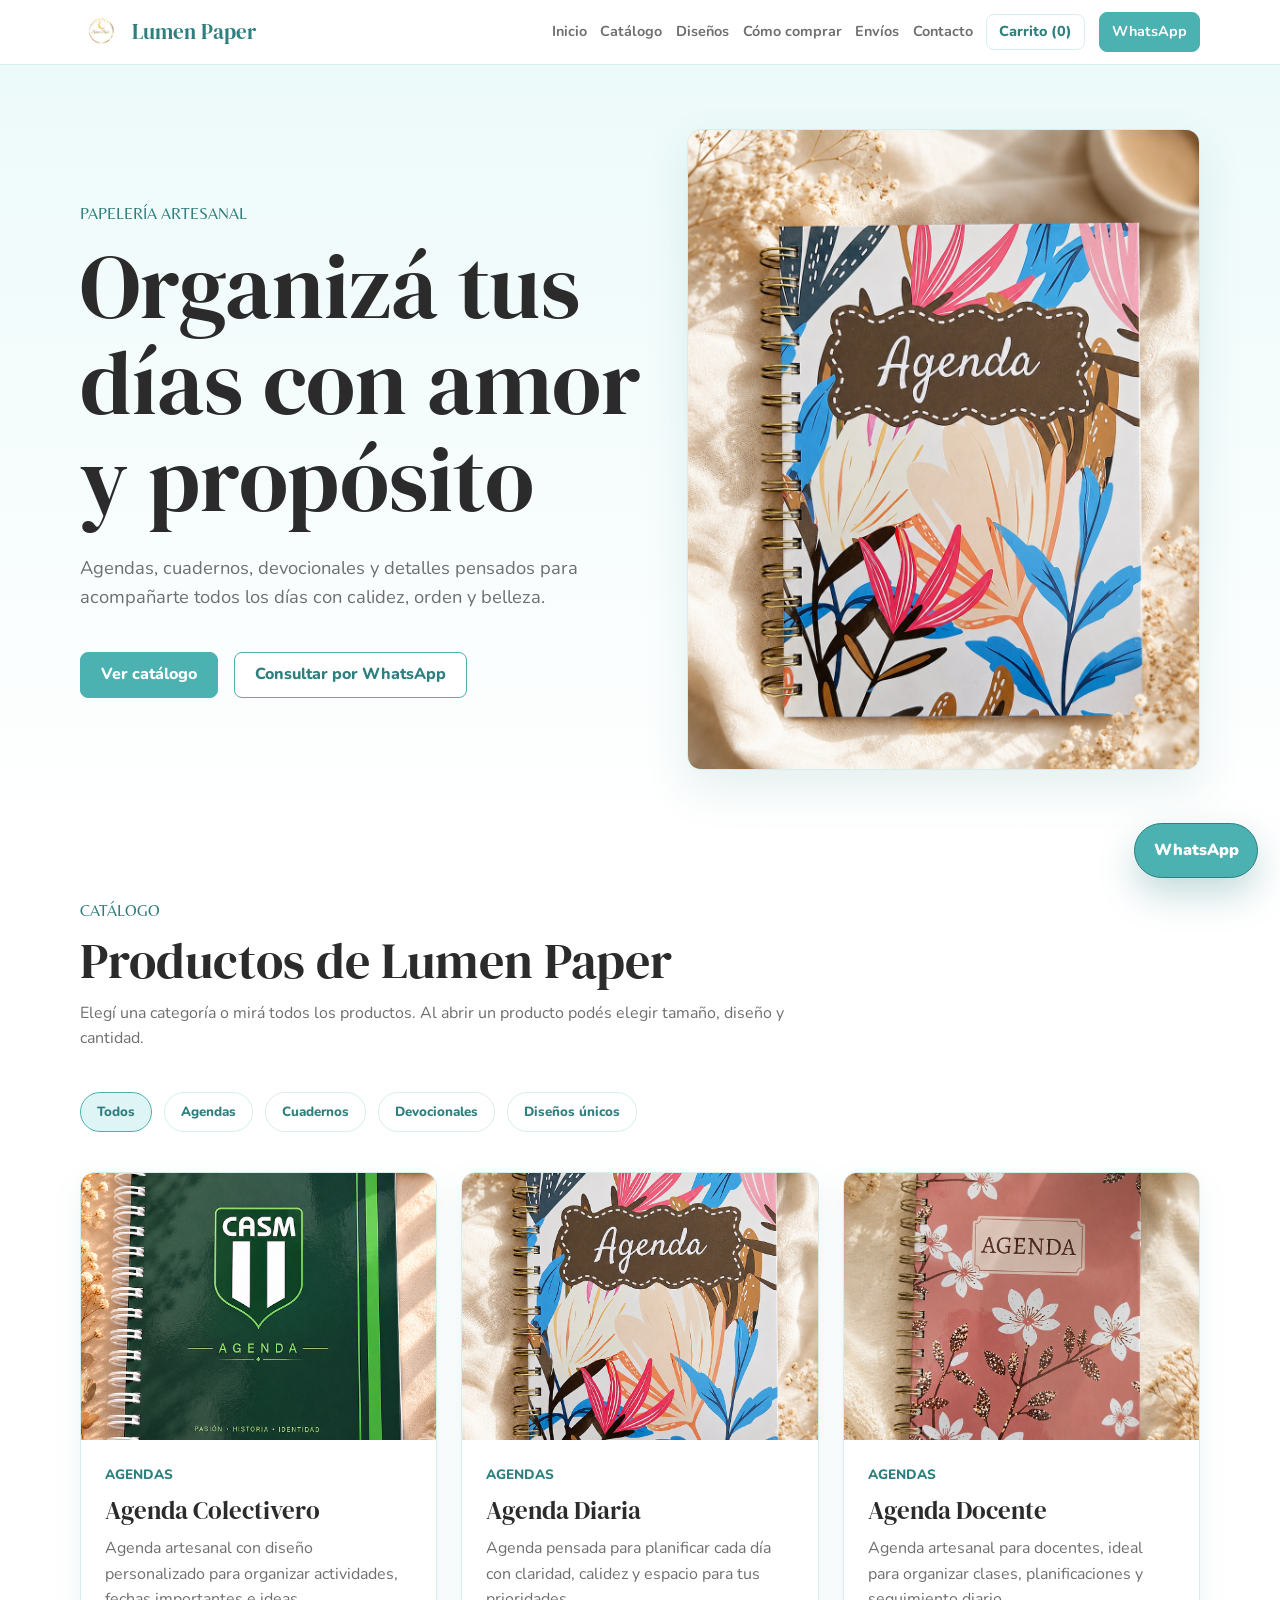
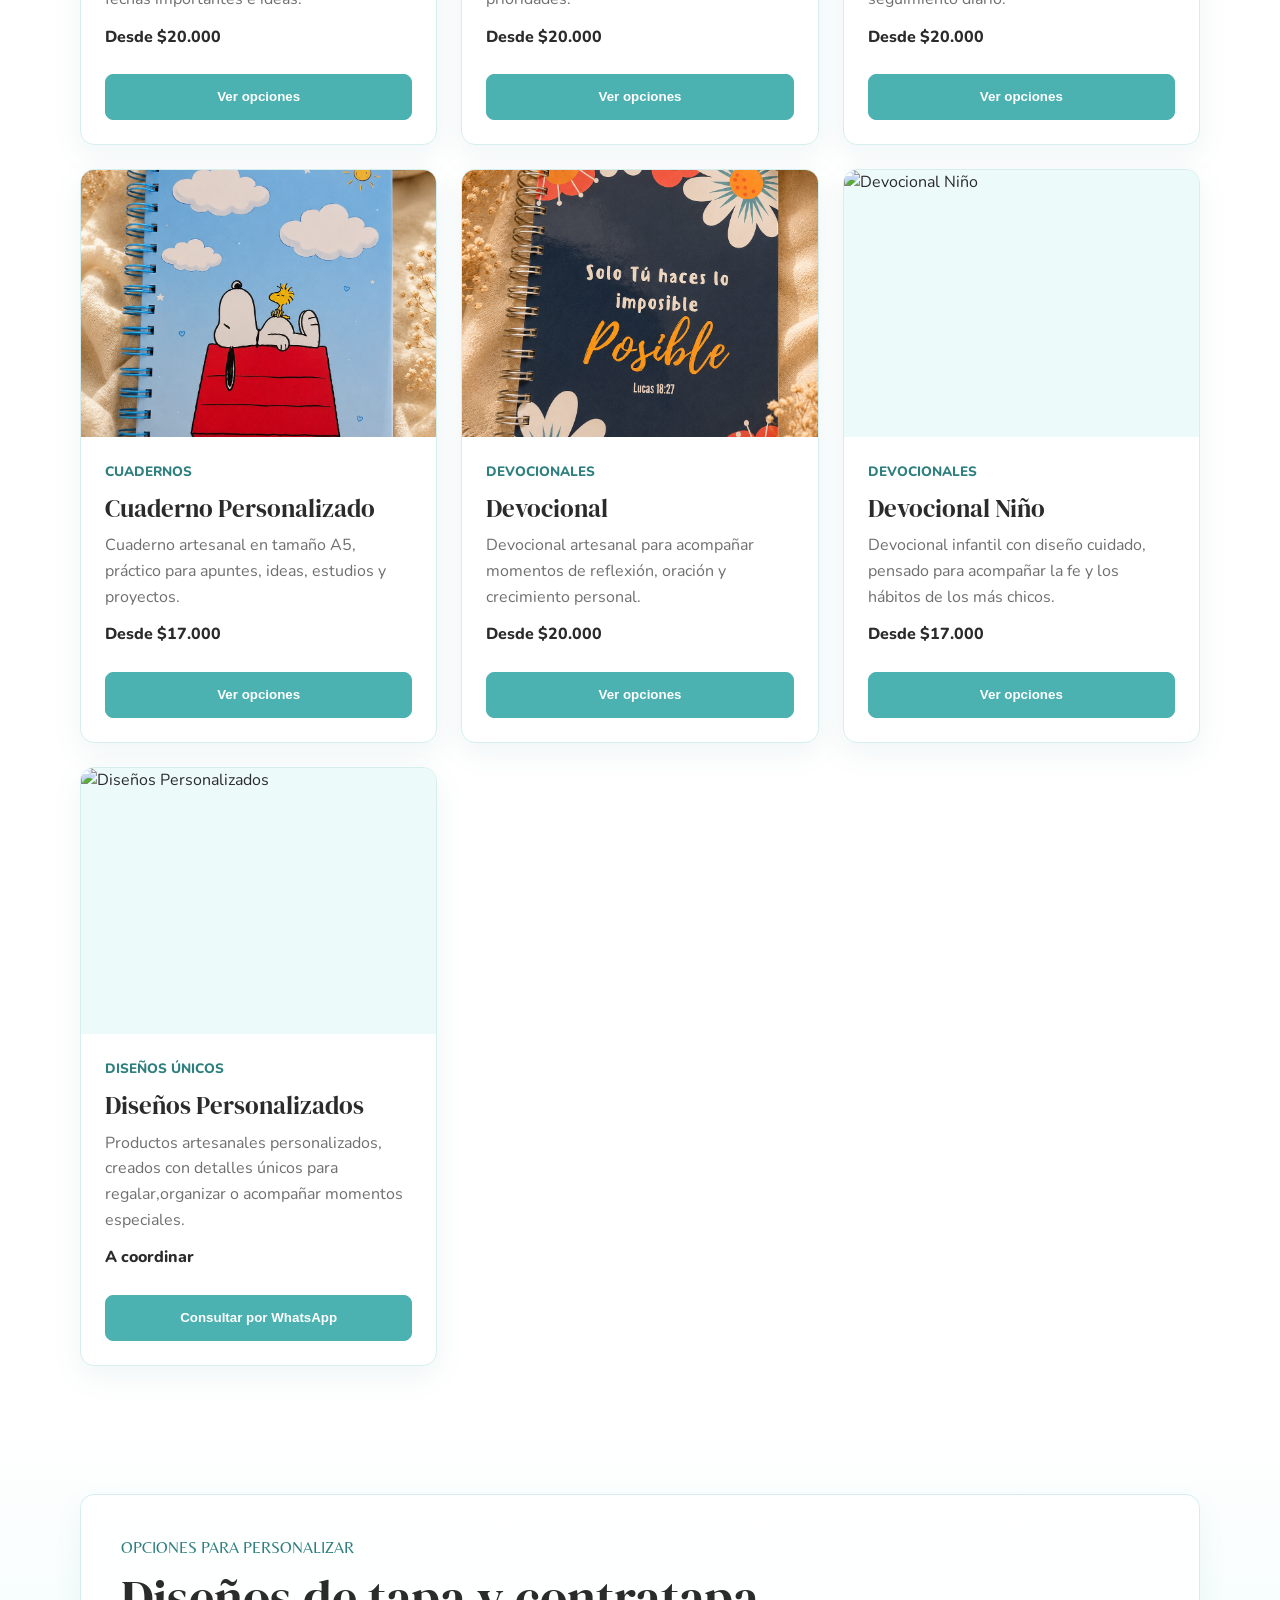
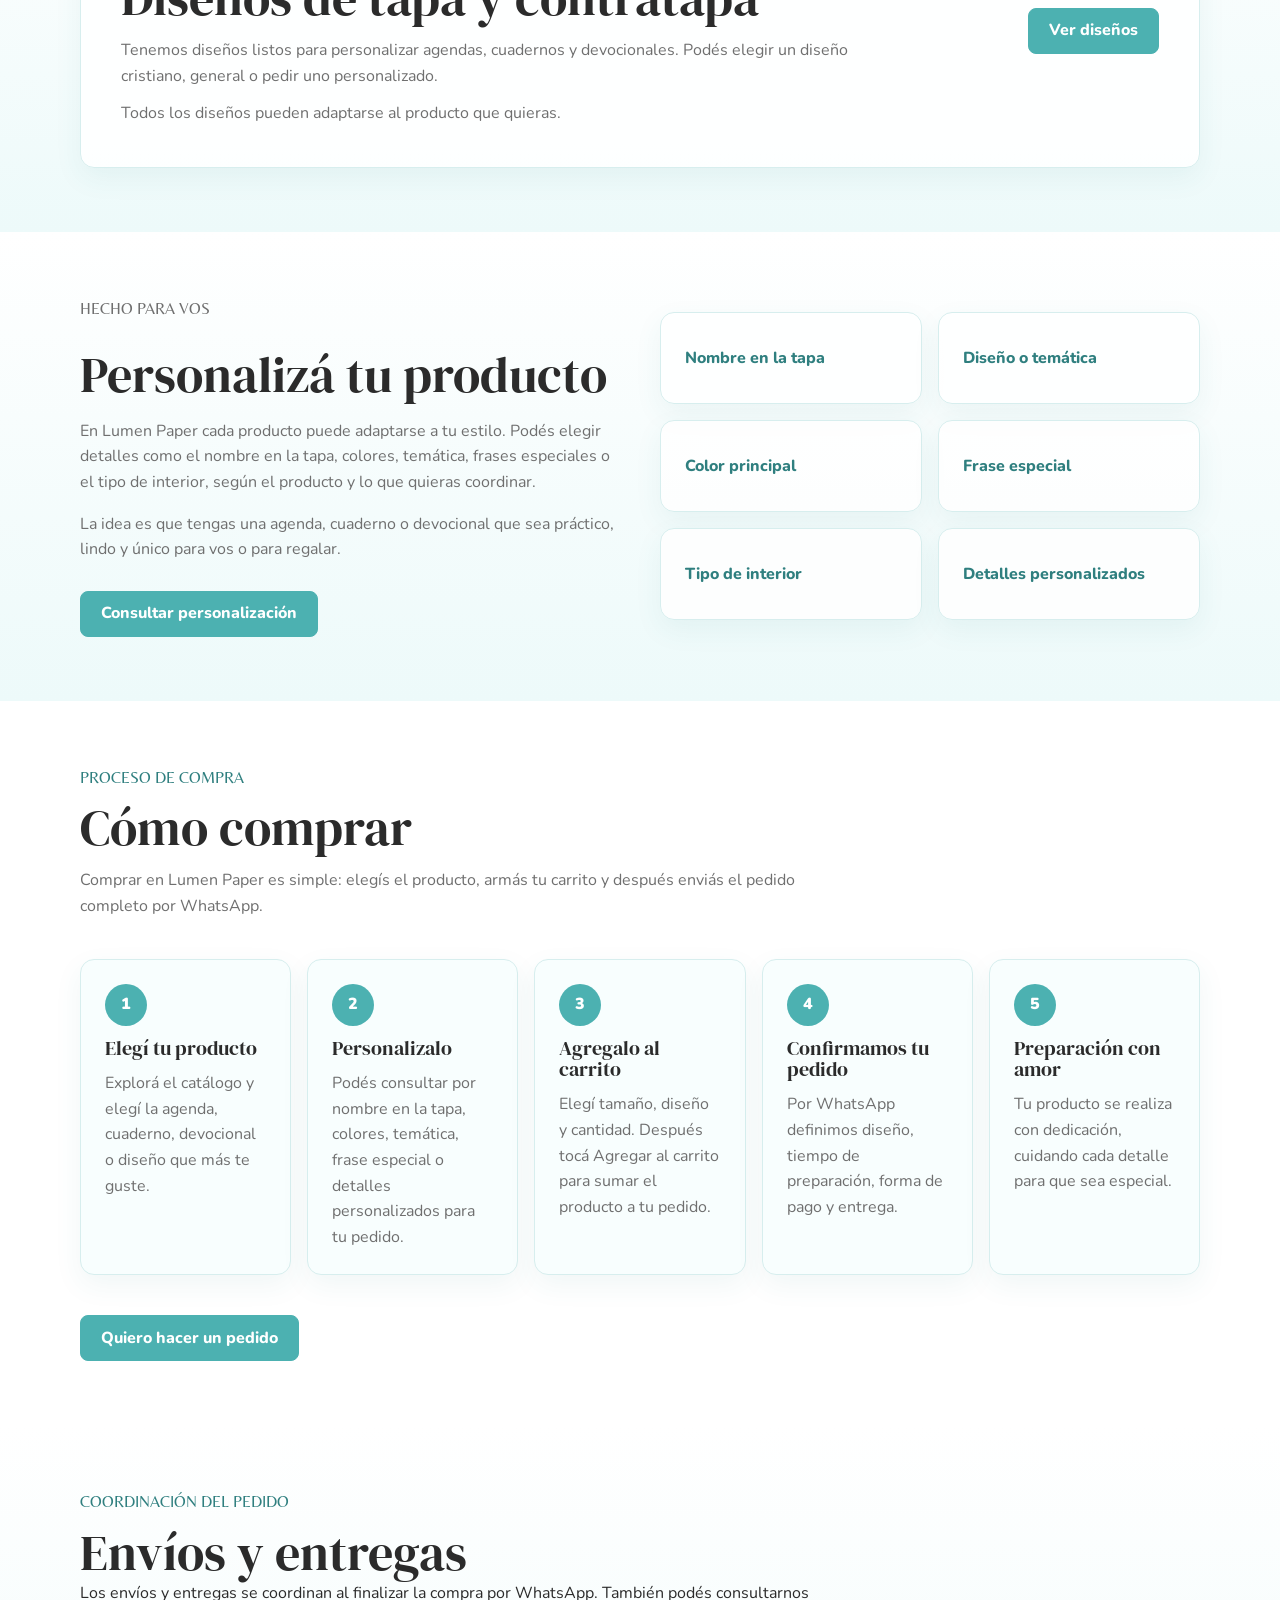
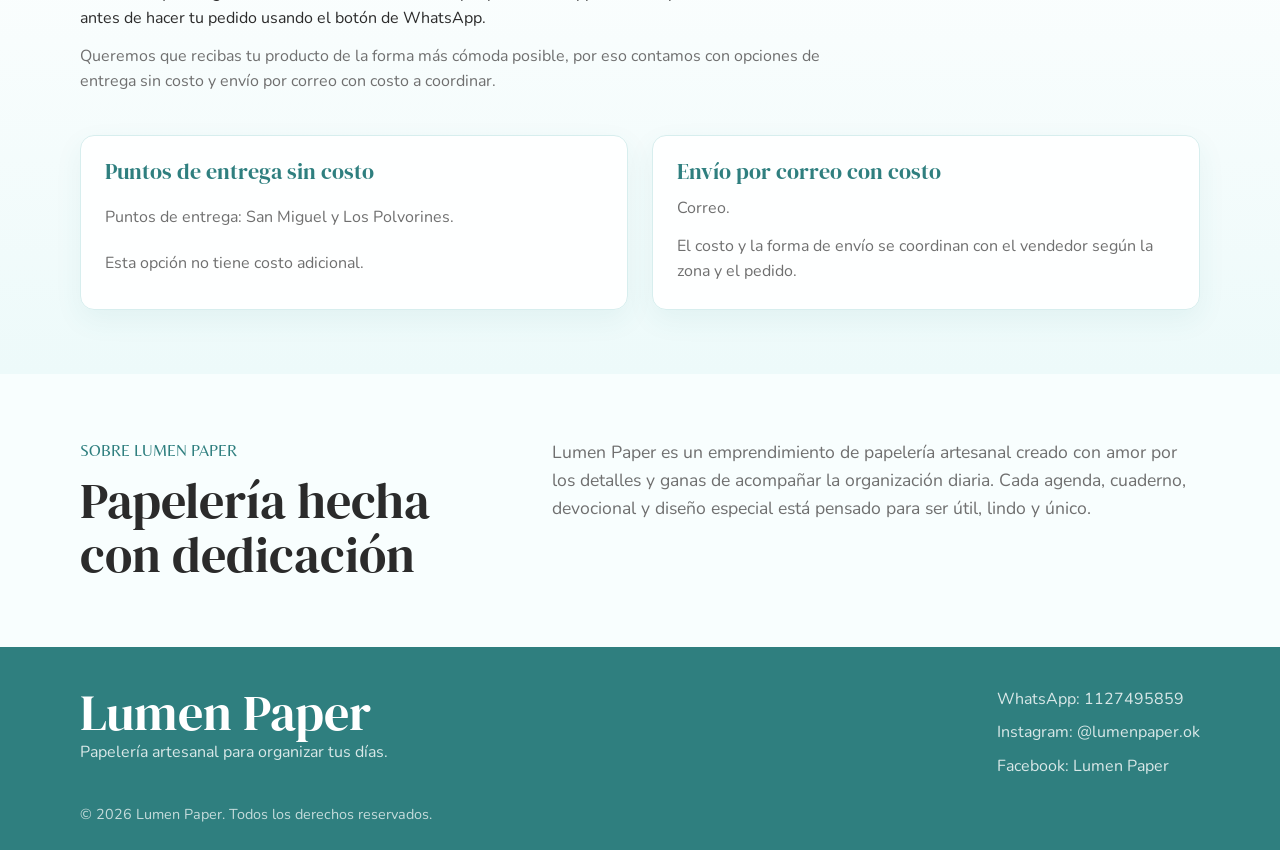
==== commit 603aceae: "feat(web): agregar disenos, carrito y mejoras de compra" ====
--- a/index.html
+++ b/index.html
@@ -41,18 +41,29 @@
           <span>Lumen Paper</span>
         </a>
 
-        <nav class="main-nav" aria-label="Navegación principal">
+        <button
+          class="nav-toggle"
+          id="navToggle"
+          type="button"
+          aria-label="Abrir menú de navegación"
+          aria-expanded="false"
+          aria-controls="mainNav"
+        >
+          ☰
+        </button>
+
+        <nav class="main-nav" id="mainNav" aria-label="Navegación principal">
           <a href="#inicio">Inicio</a>
           <a href="#catalogo">Catálogo</a>
-          <a href="#personaliza">Personalizá</a>
+          <a href="disenos.html">Diseños</a>
           <a href="#como-comprar">Cómo comprar</a>
-          <a href="#sobre-lumen">Sobre Lumen Paper</a>
+          <a href="#envios">Envíos</a>
           <a href="#contacto">Contacto</a>
+          <button class="nav-cart-button" id="cartOpenButton" type="button">
+            Carrito (<span class="cart-count-inline">0</span>)
+          </button>
+          <a class="nav-whatsapp" id="headerWhatsapp" href="#" target="_blank" rel="noopener">WhatsApp</a>
         </nav>
-
-        <a class="button button-small" id="headerWhatsapp" href="#" target="_blank" rel="noopener">
-          WhatsApp
-        </a>
       </div>
     </header>
 
@@ -90,13 +101,31 @@
             <p class="eyebrow">Catálogo</p>
             <h2>Productos de Lumen Paper</h2>
             <p>
-              Elegí una categoría o mirá todos los productos. Cada consulta se abre
-              directamente en WhatsApp.
+              Elegí una categoría o mirá todos los productos. Al abrir un producto
+              podés elegir tamaño, diseño y cantidad.
             </p>
           </div>
 
           <div class="filters" id="categoryFilters" aria-label="Filtros por categoría"></div>
           <div class="products-grid" id="productsGrid" aria-live="polite"></div>
+        </div>
+      </section>
+
+      <section class="designs-summary-section" id="disenos">
+        <div class="container">
+          <div class="designs-summary">
+            <div>
+              <p class="eyebrow">Opciones para personalizar</p>
+              <h2>Diseños de tapa y contratapa</h2>
+              <p>
+                Tenemos diseños listos para personalizar agendas, cuadernos y
+                devocionales. Podés elegir un diseño cristiano, general o pedir uno
+                personalizado.
+              </p>
+              <p>Todos los diseños pueden adaptarse al producto que quieras.</p>
+            </div>
+            <a class="button" href="disenos.html">Ver diseños</a>
+          </div>
         </div>
       </section>
 
@@ -108,7 +137,7 @@
             <p>
               En Lumen Paper cada producto puede adaptarse a tu estilo. Podés elegir
               detalles como el nombre en la tapa, colores, temática, frases especiales
-              o el tipo de interior, según el producto y la disponibilidad.
+              o el tipo de interior, según el producto y lo que quieras coordinar.
             </p>
             <p>
               La idea es que tengas una agenda, cuaderno o devocional que sea práctico,
@@ -125,7 +154,7 @@
             <div class="custom-option">Color principal</div>
             <div class="custom-option">Frase especial</div>
             <div class="custom-option">Tipo de interior</div>
-            <div class="custom-option">Detalles según disponibilidad</div>
+            <div class="custom-option">Detalles personalizados</div>
           </div>
         </div>
       </section>
@@ -136,8 +165,8 @@
             <p class="eyebrow">Proceso de compra</p>
             <h2>Cómo comprar</h2>
             <p>
-              Comprar en Lumen Paper es simple: elegís el producto, consultás los
-              detalles por WhatsApp y coordinamos juntas cada parte del pedido.
+              Comprar en Lumen Paper es simple: elegís el producto, armás tu carrito y
+              después enviás el pedido completo por WhatsApp.
             </p>
           </div>
 
@@ -156,16 +185,16 @@
               <h3>Personalizalo</h3>
               <p>
                 Podés consultar por nombre en la tapa, colores, temática, frase
-                especial o detalles personalizados, según disponibilidad.
+                especial o detalles personalizados para tu pedido.
               </p>
             </article>
 
             <article class="buy-step">
               <span class="buy-step-number">3</span>
-              <h3>Tocá el botón Comprar</h3>
-              <p>
-                El botón te va a llevar directamente a WhatsApp para que podamos
-                coordinar los detalles de tu pedido.
+              <h3>Agregalo al carrito</h3>
+              <p>
+                Elegí tamaño, diseño y cantidad. Después tocá Agregar al carrito
+                para sumar el producto a tu pedido.
               </p>
             </article>
 
@@ -173,8 +202,8 @@
               <span class="buy-step-number">4</span>
               <h3>Confirmamos tu pedido</h3>
               <p>
-                Por WhatsApp definimos diseño, disponibilidad, tiempo de preparación,
-                forma de pago y entrega.
+                Por WhatsApp definimos diseño, tiempo de preparación, forma de pago y
+                entrega.
               </p>
             </article>
 
@@ -191,6 +220,42 @@
           <a class="button buy-section-button" id="orderWhatsapp" href="#" target="_blank" rel="noopener">
             Quiero hacer un pedido
           </a>
+        </div>
+      </section>
+
+      <section class="shipping-section" id="envios">
+        <div class="container">
+          <div class="section-heading">
+            <p class="eyebrow">Coordinación del pedido</p>
+            <h2>Envíos y entregas</h2>
+            <p>
+              Los envíos y entregas se coordinan al finalizar la compra por WhatsApp.
+              También podés consultarnos antes de hacer tu pedido usando el botón de
+              WhatsApp.
+            </p>
+            <p>
+              Queremos que recibas tu producto de la forma más cómoda posible, por eso
+              contamos con opciones de entrega sin costo y envío por correo con costo a
+              coordinar.
+            </p>
+          </div>
+
+          <div class="shipping-options">
+            <article class="shipping-card">
+              <h3>Puntos de entrega sin costo</h3>
+              <p>Puntos de entrega: San Miguel y Los Polvorines.</p>
+              <p>Esta opción no tiene costo adicional.</p>
+            </article>
+
+            <article class="shipping-card">
+              <h3>Envío por correo con costo</h3>
+              <p>Correo.</p>
+              <p>
+                El costo y la forma de envío se coordinan con el vendedor según la
+                zona y el pedido.
+              </p>
+            </article>
+          </div>
         </div>
       </section>
 
@@ -235,11 +300,71 @@
       </div>
     </div>
 
+    <div class="add-cart-modal" id="addCartModal" role="dialog" aria-modal="true" aria-labelledby="addCartModalTitle" aria-hidden="true">
+      <div class="add-cart-modal-overlay" id="addCartModalOverlay"></div>
+      <div class="add-cart-modal-panel" role="document">
+        <h2 id="addCartModalTitle">Producto agregado correctamente</h2>
+        <div class="add-cart-modal-actions">
+          <button class="button" id="goToCartButton" type="button">Ir al carrito</button>
+          <button class="button button-secondary" id="keepShoppingButton" type="button">Seguir comprando</button>
+        </div>
+      </div>
+    </div>
+
+    <div class="cart-modal" id="cartModal" role="dialog" aria-modal="true" aria-labelledby="cartModalTitle" aria-hidden="true">
+      <div class="cart-modal-overlay" id="cartModalOverlay"></div>
+      <aside class="cart-modal-panel" role="document">
+        <button class="modal-close cart-modal-close" id="cartCloseButton" type="button" aria-label="Cerrar carrito">
+          Cerrar
+        </button>
+        <div class="cart-modal-body">
+          <div class="cart-modal-heading">
+            <p class="eyebrow">Pedido por WhatsApp</p>
+            <h2 id="cartModalTitle">Carrito</h2>
+            <p>Revisá tu pedido antes de enviarlo por WhatsApp.</p>
+          </div>
+
+          <div class="cart-items" id="cartItems" aria-live="polite"></div>
+          <div class="cart-summary" id="cartSummary">
+            <p class="cart-total" id="cartTotal">Total general sin envío: $0</p>
+            <p class="cart-note">
+              El total no incluye envío. La entrega o envío se coordina por WhatsApp.
+            </p>
+            <div class="cart-actions">
+              <button class="button" id="checkoutStartButton" type="button">Finalizar compra</button>
+              <button class="button button-secondary" id="clearCartButton" type="button">
+                Vaciar carrito
+              </button>
+            </div>
+
+            <form class="checkout-form checkout-form-hidden" id="checkoutForm">
+              <h3>Datos para finalizar</h3>
+              <label>
+                Nombre
+                <input type="text" id="customerName" autocomplete="given-name" />
+              </label>
+              <label>
+                Apellido
+                <input type="text" id="customerLastName" autocomplete="family-name" />
+              </label>
+              <label>
+                Teléfono
+                <input type="tel" id="customerPhone" autocomplete="tel" />
+              </label>
+              <p class="form-message" id="checkoutMessage" aria-live="polite"></p>
+              <button class="button" type="submit">Enviar pedido por WhatsApp</button>
+            </form>
+          </div>
+        </div>
+      </aside>
+    </div>
+
     <a class="floating-whatsapp" id="floatingWhatsapp" href="#" target="_blank" rel="noopener" aria-label="Consultar por WhatsApp">
       WhatsApp
     </a>
 
     <script src="data/productos.js"></script>
+    <script src="data/disenos.js"></script>
     <script src="js/main.js"></script>
   </body>
 </html>
--- a/css/styles.css
+++ b/css/styles.css
@@ -69,36 +69,105 @@
   align-items: center;
   justify-content: space-between;
   gap: var(--space-md);
-  min-height: 78px;
+  min-height: 64px;
 }
 
 .brand {
+  flex-shrink: 0;
   display: inline-flex;
   align-items: center;
   gap: var(--space-sm);
   color: var(--color-primary-dark);
   font-family: var(--font-title);
-  font-size: 1.55rem;
+  font-size: 1.32rem;
+  line-height: 1;
+  white-space: nowrap;
 }
 
 .brand-logo {
-  width: 48px;
-  height: 48px;
+  width: 40px;
+  height: 40px;
   object-fit: contain;
 }
 
 .main-nav {
+  flex: 1;
   display: flex;
   align-items: center;
-  gap: var(--space-lg);
-  color: var(--color-muted);
-  font-size: 0.95rem;
+  justify-content: flex-end;
+  gap: 0.85rem;
+  color: var(--color-muted);
+  font-size: 0.9rem;
   font-weight: 700;
+  white-space: nowrap;
 }
 
 .main-nav a:hover,
-.main-nav a:focus {
-  color: var(--color-primary-dark);
+.main-nav a:focus,
+.nav-cart-button:hover,
+.nav-cart-button:focus {
+  color: var(--color-primary-dark);
+}
+
+.nav-cart-button {
+  display: inline-flex;
+  align-items: center;
+  justify-content: center;
+  min-height: 36px;
+  padding: 0.45rem 0.75rem;
+  border: 1px solid var(--color-border);
+  border-radius: var(--radius-sm);
+  background: #ffffff;
+  color: var(--color-primary-dark);
+  cursor: pointer;
+  font-family: var(--font-body);
+  font-size: 0.9rem;
+  font-weight: 800;
+  line-height: 1.2;
+  white-space: nowrap;
+}
+
+.nav-cart-button:hover,
+.nav-cart-button:focus {
+  border-color: var(--color-primary);
+  background: var(--color-primary-soft);
+}
+
+.nav-whatsapp {
+  display: inline-flex;
+  align-items: center;
+  justify-content: center;
+  min-height: 36px;
+  padding: 0.45rem 0.75rem;
+  border: 1px solid var(--color-primary);
+  border-radius: var(--radius-sm);
+  background: var(--color-primary);
+  color: #ffffff;
+}
+
+.nav-whatsapp:hover,
+.nav-whatsapp:focus {
+  background: var(--color-primary-dark);
+  color: #ffffff;
+}
+
+.nav-toggle {
+  display: none;
+  min-width: 44px;
+  min-height: 44px;
+  border: 1px solid var(--color-border);
+  border-radius: var(--radius-sm);
+  background: #ffffff;
+  color: var(--color-primary-dark);
+  cursor: pointer;
+  font-size: 1.6rem;
+  line-height: 1;
+}
+
+.nav-toggle:hover,
+.nav-toggle:focus {
+  border-color: var(--color-primary);
+  background: var(--color-primary-soft);
 }
 
 .button {
@@ -211,9 +280,13 @@
   object-fit: cover;
 }
 
+.designs-section,
+.designs-summary-section,
+.designs-page-section,
 .catalog-section,
 .custom-section,
 .buy-section,
+.shipping-section,
 .about-section {
   padding: var(--space-xxl) 0;
 }
@@ -254,12 +327,14 @@
   background: var(--color-primary-light);
 }
 
+.designs-grid,
 .products-grid {
   display: grid;
   grid-template-columns: repeat(3, minmax(0, 1fr));
   gap: var(--space-lg);
 }
 
+.design-card,
 .product-card {
   display: flex;
   flex-direction: column;
@@ -272,6 +347,7 @@
   transition: border-color 0.2s ease, box-shadow 0.2s ease, transform 0.2s ease;
 }
 
+.design-card:hover,
 .product-card:hover,
 .product-card:focus {
   border-color: var(--color-primary);
@@ -280,6 +356,7 @@
   transform: translateY(-2px);
 }
 
+.design-image,
 .product-image {
   width: 100%;
   aspect-ratio: 4 / 3;
@@ -287,6 +364,13 @@
   object-fit: cover;
 }
 
+.design-image {
+  aspect-ratio: 3 / 4;
+  object-fit: contain;
+  padding: var(--space-sm);
+}
+
+.design-content,
 .product-content {
   display: flex;
   flex: 1;
@@ -315,6 +399,225 @@
 .product-card .button {
   margin-top: var(--space-sm);
   width: 100%;
+}
+
+.design-content p:last-child {
+  color: var(--color-muted);
+}
+
+.designs-summary-section {
+  background: linear-gradient(180deg, #ffffff, var(--color-primary-soft));
+}
+
+.designs-summary {
+  display: flex;
+  align-items: center;
+  justify-content: space-between;
+  gap: var(--space-xl);
+  padding: var(--space-xl);
+  border: 1px solid var(--color-border);
+  border-radius: var(--radius-md);
+  background: rgba(255, 255, 255, 0.9);
+  box-shadow: 0 10px 28px rgba(47, 127, 127, 0.07);
+}
+
+.designs-summary div {
+  max-width: 760px;
+}
+
+.designs-summary p:not(.eyebrow) {
+  margin-top: var(--space-sm);
+  color: var(--color-muted);
+}
+
+.designs-summary .button {
+  flex-shrink: 0;
+}
+
+.designs-page-section {
+  background: linear-gradient(180deg, var(--color-primary-soft), #ffffff 36%);
+}
+
+.designs-page-section h1 {
+  font-size: clamp(2.3rem, 5vw, 4.2rem);
+}
+
+.designs-grid-compact {
+  grid-template-columns: repeat(4, minmax(0, 1fr));
+  gap: var(--space-md);
+}
+
+.designs-grid-compact .design-image {
+  aspect-ratio: 4 / 3;
+  padding: var(--space-xs);
+}
+
+.designs-grid-compact .design-content {
+  gap: 0.35rem;
+  padding: var(--space-md);
+}
+
+.designs-grid-compact .design-content h3 {
+  font-size: 1.18rem;
+}
+
+.designs-grid-compact .design-content p:last-child {
+  display: none;
+}
+
+.cart-items {
+  display: grid;
+  gap: var(--space-md);
+}
+
+.empty-cart,
+.cart-item,
+.cart-summary,
+.shipping-card {
+  border: 1px solid var(--color-border);
+  border-radius: var(--radius-md);
+  background: rgba(255, 255, 255, 0.92);
+  box-shadow: 0 10px 28px rgba(47, 127, 127, 0.07);
+}
+
+.empty-cart,
+.cart-item,
+.cart-summary {
+  padding: var(--space-lg);
+}
+
+.empty-cart p,
+.cart-item p,
+.cart-note {
+  color: var(--color-muted);
+}
+
+.cart-item {
+  display: flex;
+  justify-content: space-between;
+  gap: var(--space-md);
+}
+
+.cart-item h3 {
+  margin-bottom: var(--space-sm);
+  font-size: 1.35rem;
+}
+
+.cart-remove-button {
+  align-self: start;
+}
+
+.cart-summary {
+  display: grid;
+  gap: var(--space-md);
+}
+
+.cart-total {
+  color: var(--color-primary-dark);
+  font-size: 1.2rem;
+  font-weight: 900;
+}
+
+.checkout-form {
+  display: grid;
+  gap: var(--space-sm);
+  padding-top: var(--space-md);
+  border-top: 1px solid var(--color-border);
+}
+
+.checkout-form h3 {
+  font-size: 1.35rem;
+}
+
+.checkout-form-hidden {
+  display: none;
+}
+
+.checkout-form label,
+.select-option,
+.quantity-option {
+  display: grid;
+  gap: 0.35rem;
+  color: var(--color-primary-dark);
+  font-weight: 800;
+}
+
+.checkout-form input,
+.select-option select,
+.quantity-option input {
+  width: 100%;
+  min-height: 44px;
+  padding: 0.65rem 0.75rem;
+  border: 1px solid var(--color-border);
+  border-radius: var(--radius-sm);
+  background: #ffffff;
+  color: var(--color-text);
+  font-family: var(--font-body);
+  font-size: 1rem;
+}
+
+.checkout-form input:focus,
+.select-option select:focus,
+.quantity-option input:focus {
+  border-color: var(--color-primary);
+  outline: 2px solid var(--color-primary-light);
+}
+
+.form-message {
+  min-height: 1.5rem;
+  color: var(--color-primary-dark);
+  font-weight: 800;
+}
+
+.cart-modal {
+  position: fixed;
+  inset: 0;
+  z-index: 32;
+  display: none;
+}
+
+.cart-modal.is-open {
+  display: block;
+}
+
+.cart-modal-overlay {
+  position: absolute;
+  inset: 0;
+  background: rgba(43, 43, 43, 0.42);
+}
+
+.cart-modal-panel {
+  position: absolute;
+  top: 0;
+  right: 0;
+  z-index: 1;
+  width: min(520px, 100%);
+  height: 100%;
+  overflow: auto;
+  border-left: 1px solid var(--color-border);
+  background: #ffffff;
+  box-shadow: -18px 0 48px rgba(43, 43, 43, 0.18);
+}
+
+.cart-modal-body {
+  display: grid;
+  gap: var(--space-lg);
+  padding: 0 var(--space-lg) var(--space-lg);
+}
+
+.cart-modal-heading {
+  display: grid;
+  gap: var(--space-xs);
+}
+
+.cart-modal-heading p:last-child {
+  color: var(--color-muted);
+}
+
+.cart-actions {
+  display: flex;
+  flex-wrap: wrap;
+  gap: var(--space-sm);
 }
 
 .modal-open {
@@ -432,6 +735,54 @@
   gap: var(--space-md);
 }
 
+.product-options {
+  display: grid;
+  gap: var(--space-md);
+  padding: var(--space-lg);
+  border: 1px solid var(--color-border);
+  border-radius: var(--radius-md);
+  background: var(--color-surface);
+}
+
+.option-group {
+  display: grid;
+  gap: var(--space-sm);
+  border: 0;
+}
+
+.option-group legend {
+  margin-bottom: var(--space-sm);
+  color: var(--color-primary-dark);
+  font-weight: 900;
+}
+
+.radio-option {
+  display: flex;
+  align-items: center;
+  gap: var(--space-sm);
+  min-height: 42px;
+  padding: 0.6rem 0.75rem;
+  border: 1px solid var(--color-border);
+  border-radius: var(--radius-sm);
+  background: #ffffff;
+  color: var(--color-text);
+  font-weight: 700;
+}
+
+.radio-option input {
+  accent-color: var(--color-primary);
+}
+
+.price-box {
+  display: grid;
+  gap: 0.25rem;
+  padding: var(--space-md);
+  border-radius: var(--radius-sm);
+  background: #ffffff;
+  color: var(--color-text);
+  font-weight: 900;
+}
+
 .modal-description {
   color: var(--color-muted);
 }
@@ -459,6 +810,103 @@
 
 .modal-buy-button {
   width: fit-content;
+}
+
+.add-cart-modal {
+  position: fixed;
+  inset: 0;
+  z-index: 34;
+  display: none;
+  padding: var(--space-lg);
+}
+
+.add-cart-modal.is-open {
+  display: grid;
+  place-items: center;
+}
+
+.add-cart-modal-overlay {
+  position: absolute;
+  inset: 0;
+  background: rgba(43, 43, 43, 0.34);
+}
+
+.add-cart-modal-panel {
+  position: relative;
+  z-index: 1;
+  display: grid;
+  gap: var(--space-lg);
+  width: min(420px, 100%);
+  padding: var(--space-xl);
+  border: 1px solid var(--color-border);
+  border-radius: var(--radius-md);
+  background: #ffffff;
+  box-shadow: 0 22px 62px rgba(43, 43, 43, 0.2);
+  text-align: center;
+}
+
+.add-cart-modal-panel h2 {
+  color: var(--color-primary-dark);
+  font-size: clamp(1.65rem, 5vw, 2.25rem);
+}
+
+.add-cart-modal-actions {
+  display: grid;
+  grid-template-columns: 1fr 1fr;
+  gap: var(--space-sm);
+}
+
+.design-lightbox {
+  position: fixed;
+  inset: 0;
+  z-index: 35;
+  display: none;
+  padding: var(--space-lg);
+}
+
+.design-lightbox.is-open {
+  display: grid;
+  place-items: center;
+}
+
+.design-lightbox-overlay {
+  position: absolute;
+  inset: 0;
+  background: rgba(43, 43, 43, 0.46);
+}
+
+.design-lightbox-panel {
+  position: relative;
+  z-index: 1;
+  display: grid;
+  width: min(760px, 100%);
+  max-height: 90vh;
+  overflow: auto;
+  border: 1px solid var(--color-border);
+  border-radius: var(--radius-md);
+  background: #ffffff;
+  box-shadow: 0 24px 70px rgba(43, 43, 43, 0.24);
+}
+
+.design-lightbox-close {
+  position: absolute;
+  top: var(--space-md);
+  right: var(--space-md);
+  margin: 0;
+}
+
+.design-lightbox-image {
+  width: 100%;
+  max-height: 72vh;
+  padding: var(--space-lg);
+  background: var(--color-primary-soft);
+  object-fit: contain;
+}
+
+.design-lightbox-content {
+  display: grid;
+  gap: var(--space-xs);
+  padding: 0 var(--space-lg) var(--space-lg);
 }
 
 .custom-section {
@@ -578,6 +1026,31 @@
   margin-top: var(--space-xl);
 }
 
+.shipping-section {
+  background: linear-gradient(180deg, #ffffff, var(--color-primary-soft));
+}
+
+.shipping-options {
+  display: grid;
+  grid-template-columns: repeat(2, minmax(0, 1fr));
+  gap: var(--space-lg);
+}
+
+.shipping-card {
+  display: grid;
+  gap: var(--space-sm);
+  padding: var(--space-lg);
+}
+
+.shipping-card h3 {
+  color: var(--color-primary-dark);
+  font-size: 1.4rem;
+}
+
+.shipping-card p {
+  color: var(--color-muted);
+}
+
 .about-section {
   background: var(--color-surface);
 }
@@ -636,14 +1109,37 @@
 
 @media (max-width: 900px) {
   .header-content {
-    align-items: flex-start;
-    flex-direction: column;
+    display: grid;
+    grid-template-columns: 1fr auto;
     padding: var(--space-md) 0;
   }
 
+  .nav-toggle {
+    display: inline-flex;
+    align-items: center;
+    justify-content: center;
+  }
+
   .main-nav {
-    flex-wrap: wrap;
-    gap: var(--space-sm) var(--space-md);
+    grid-column: 1 / -1;
+    display: none;
+    width: 100%;
+    padding: var(--space-md);
+    border: 1px solid var(--color-border);
+    border-radius: var(--radius-md);
+    background: #ffffff;
+    box-shadow: var(--shadow-soft);
+    white-space: normal;
+  }
+
+  .main-nav.is-open {
+    display: grid;
+    gap: var(--space-sm);
+  }
+
+  .nav-cart-button,
+  .nav-whatsapp {
+    width: 100%;
   }
 
   .hero-content,
@@ -653,8 +1149,18 @@
     grid-template-columns: 1fr;
   }
 
+  .designs-grid,
   .products-grid {
     grid-template-columns: repeat(2, minmax(0, 1fr));
+  }
+
+  .designs-grid-compact {
+    grid-template-columns: repeat(3, minmax(0, 1fr));
+  }
+
+  .designs-summary {
+    align-items: flex-start;
+    flex-direction: column;
   }
 
   .buy-steps {
@@ -672,9 +1178,13 @@
   }
 
   .hero,
+  .designs-section,
+  .designs-summary-section,
+  .designs-page-section,
   .catalog-section,
   .custom-section,
   .buy-section,
+  .shipping-section,
   .about-section {
     padding: 3rem 0;
   }
@@ -688,10 +1198,45 @@
     flex-direction: column;
   }
 
+  .designs-grid,
   .products-grid {
     grid-template-columns: 1fr;
   }
 
+  .designs-grid-compact {
+    grid-template-columns: repeat(2, minmax(0, 1fr));
+  }
+
+  .designs-summary {
+    padding: var(--space-lg);
+  }
+
+  .designs-summary .button {
+    width: 100%;
+  }
+
+  .cart-item {
+    flex-direction: column;
+  }
+
+  .cart-remove-button,
+  .checkout-form .button,
+  .cart-actions .button {
+    width: 100%;
+  }
+
+  .cart-modal-panel {
+    width: 100%;
+  }
+
+  .cart-modal-body {
+    padding: 0 var(--space-md) 6rem;
+  }
+
+  .shipping-options {
+    grid-template-columns: 1fr;
+  }
+
   .modal {
     padding: var(--space-sm);
   }
@@ -710,6 +1255,27 @@
 
   .modal-buy-button {
     width: 100%;
+  }
+
+  .add-cart-modal {
+    padding: var(--space-sm);
+  }
+
+  .add-cart-modal-panel {
+    padding: var(--space-lg);
+  }
+
+  .add-cart-modal-actions {
+    grid-template-columns: 1fr;
+  }
+
+  .design-lightbox {
+    padding: var(--space-sm);
+  }
+
+  .design-lightbox-image {
+    max-height: 68vh;
+    padding: var(--space-md);
   }
 
   .custom-options {
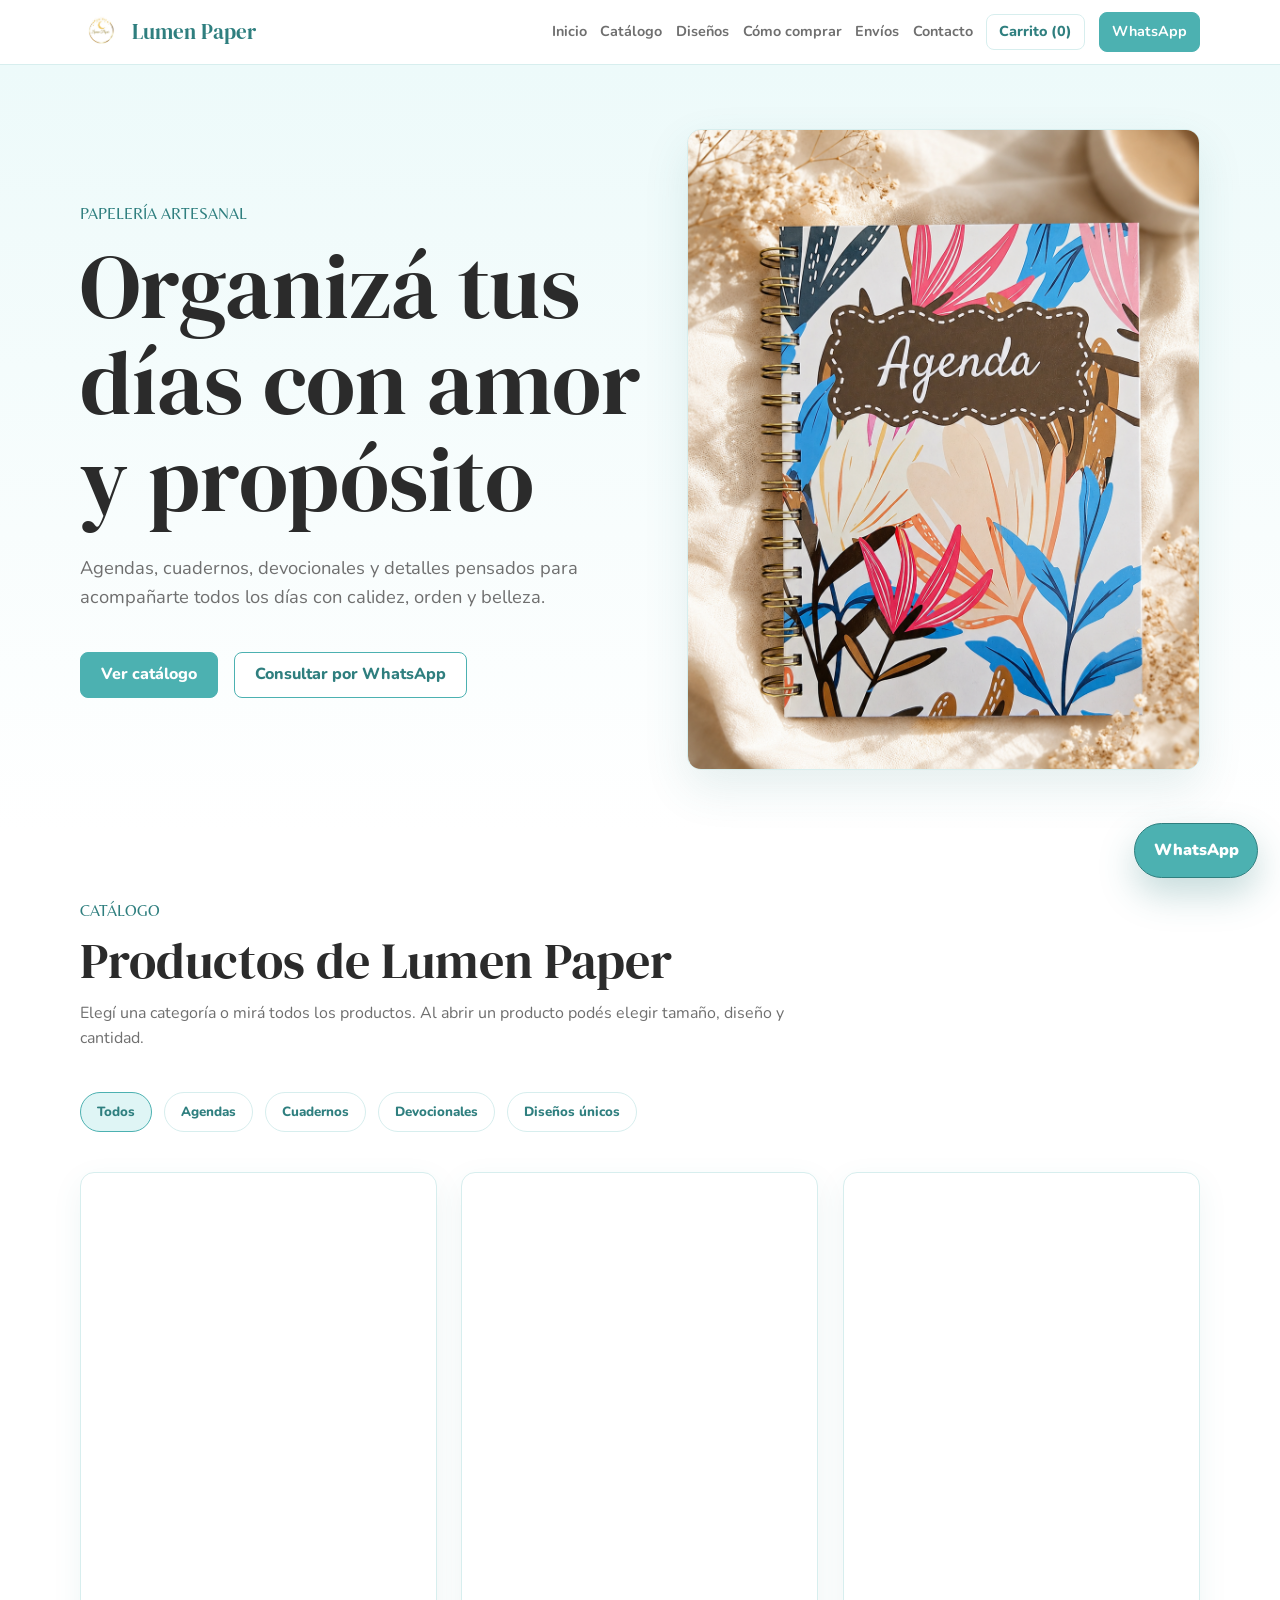
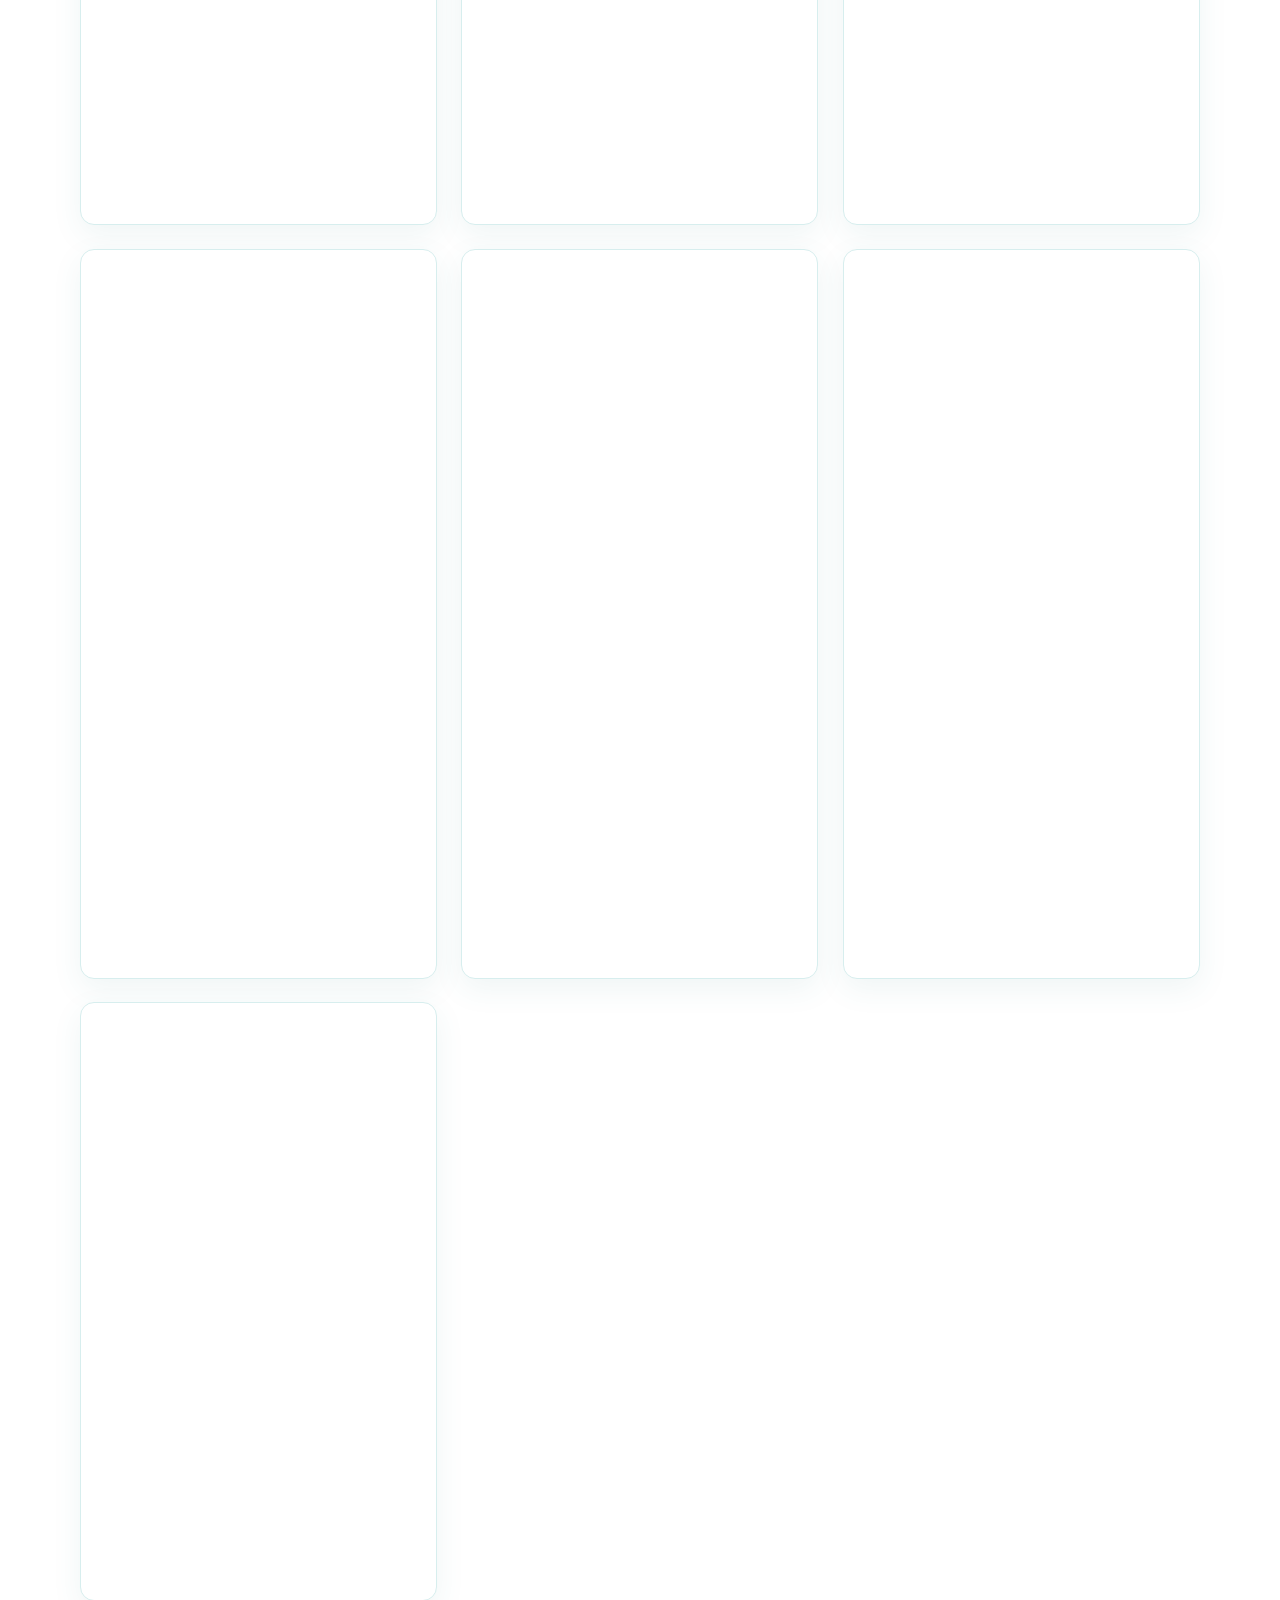
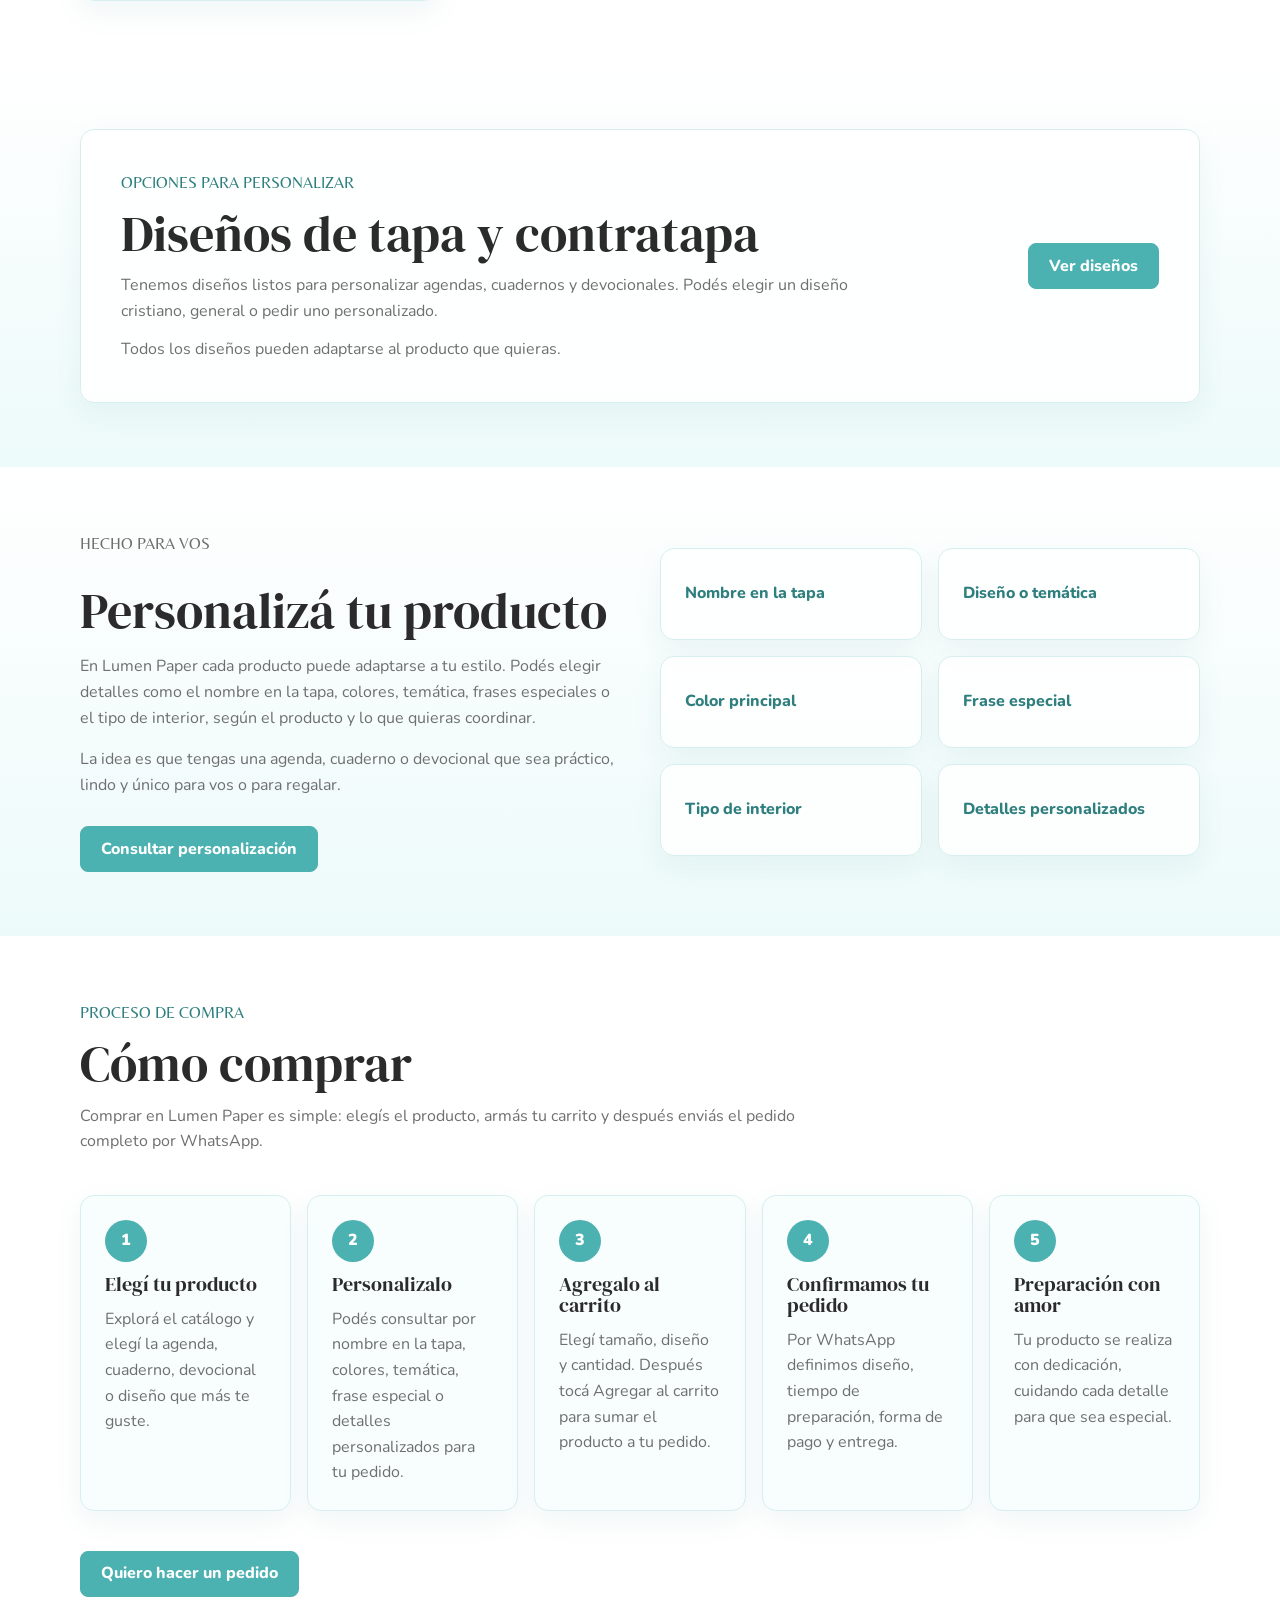
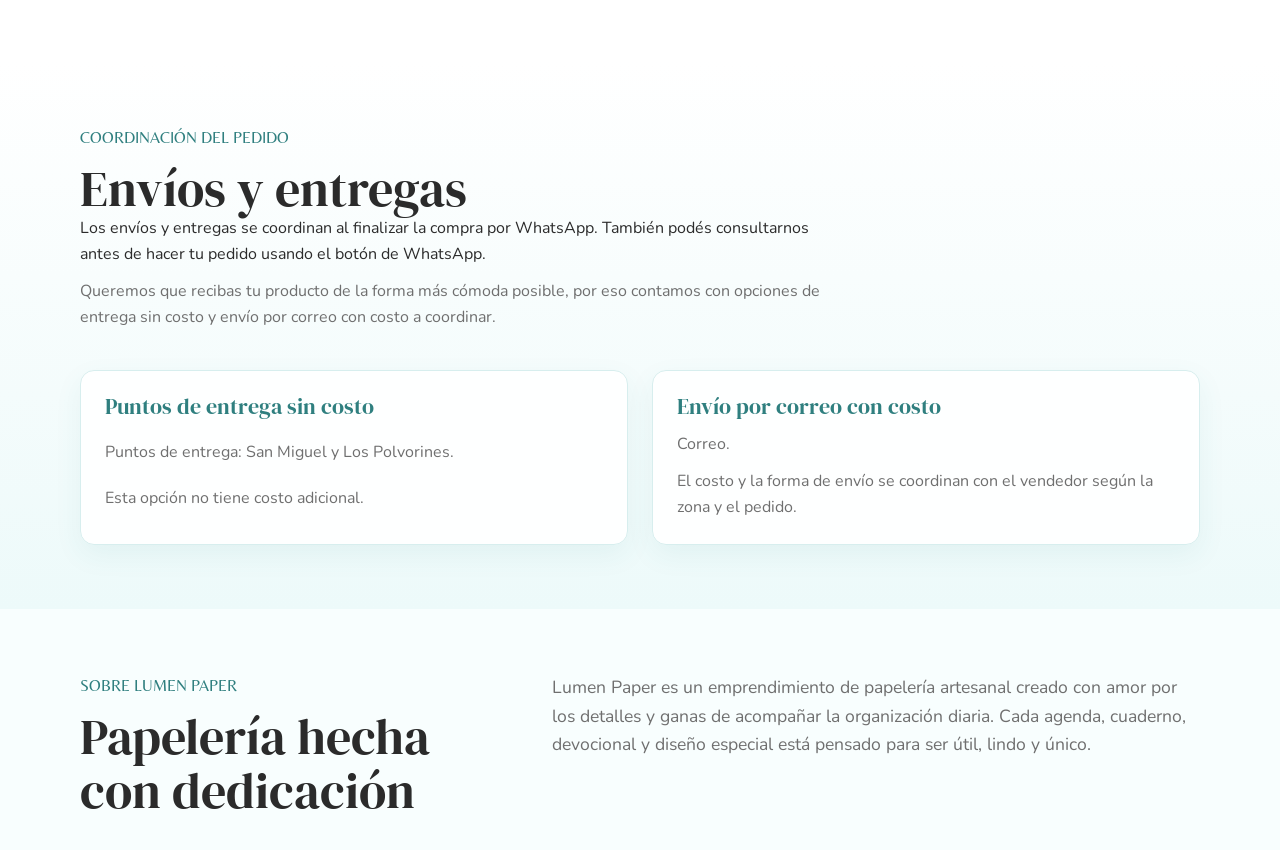
==== commit e85e5275: "perf(web): optimizar carga de imagenes" ====
--- a/index.html
+++ b/index.html
@@ -37,6 +37,7 @@
             class="brand-logo"
             src="assets/img/marca/logo-lumen-paper.png"
             alt="Logo de Lumen Paper"
+            decoding="async"
           />
           <span>Lumen Paper</span>
         </a>
@@ -90,6 +91,7 @@
               class="hero-image"
               src="assets/img/agendas/agenda-diaria-1.png"
               alt="Agenda artesanal de Lumen Paper"
+              decoding="async"
             />
           </div>
         </div>
--- a/css/styles.css
+++ b/css/styles.css
@@ -42,6 +42,7 @@
 
 img {
   display: block;
+  height: auto;
   max-width: 100%;
 }
 
@@ -336,6 +337,8 @@
 
 .design-card,
 .product-card {
+  content-visibility: auto;
+  contain-intrinsic-size: 520px;
   display: flex;
   flex-direction: column;
   overflow: hidden;
@@ -462,6 +465,16 @@
 }
 
 .designs-grid-compact .design-content p:last-child {
+  display: none;
+}
+
+.designs-more {
+  display: flex;
+  justify-content: center;
+  margin-top: var(--space-xl);
+}
+
+.designs-more .button[hidden] {
   display: none;
 }
 
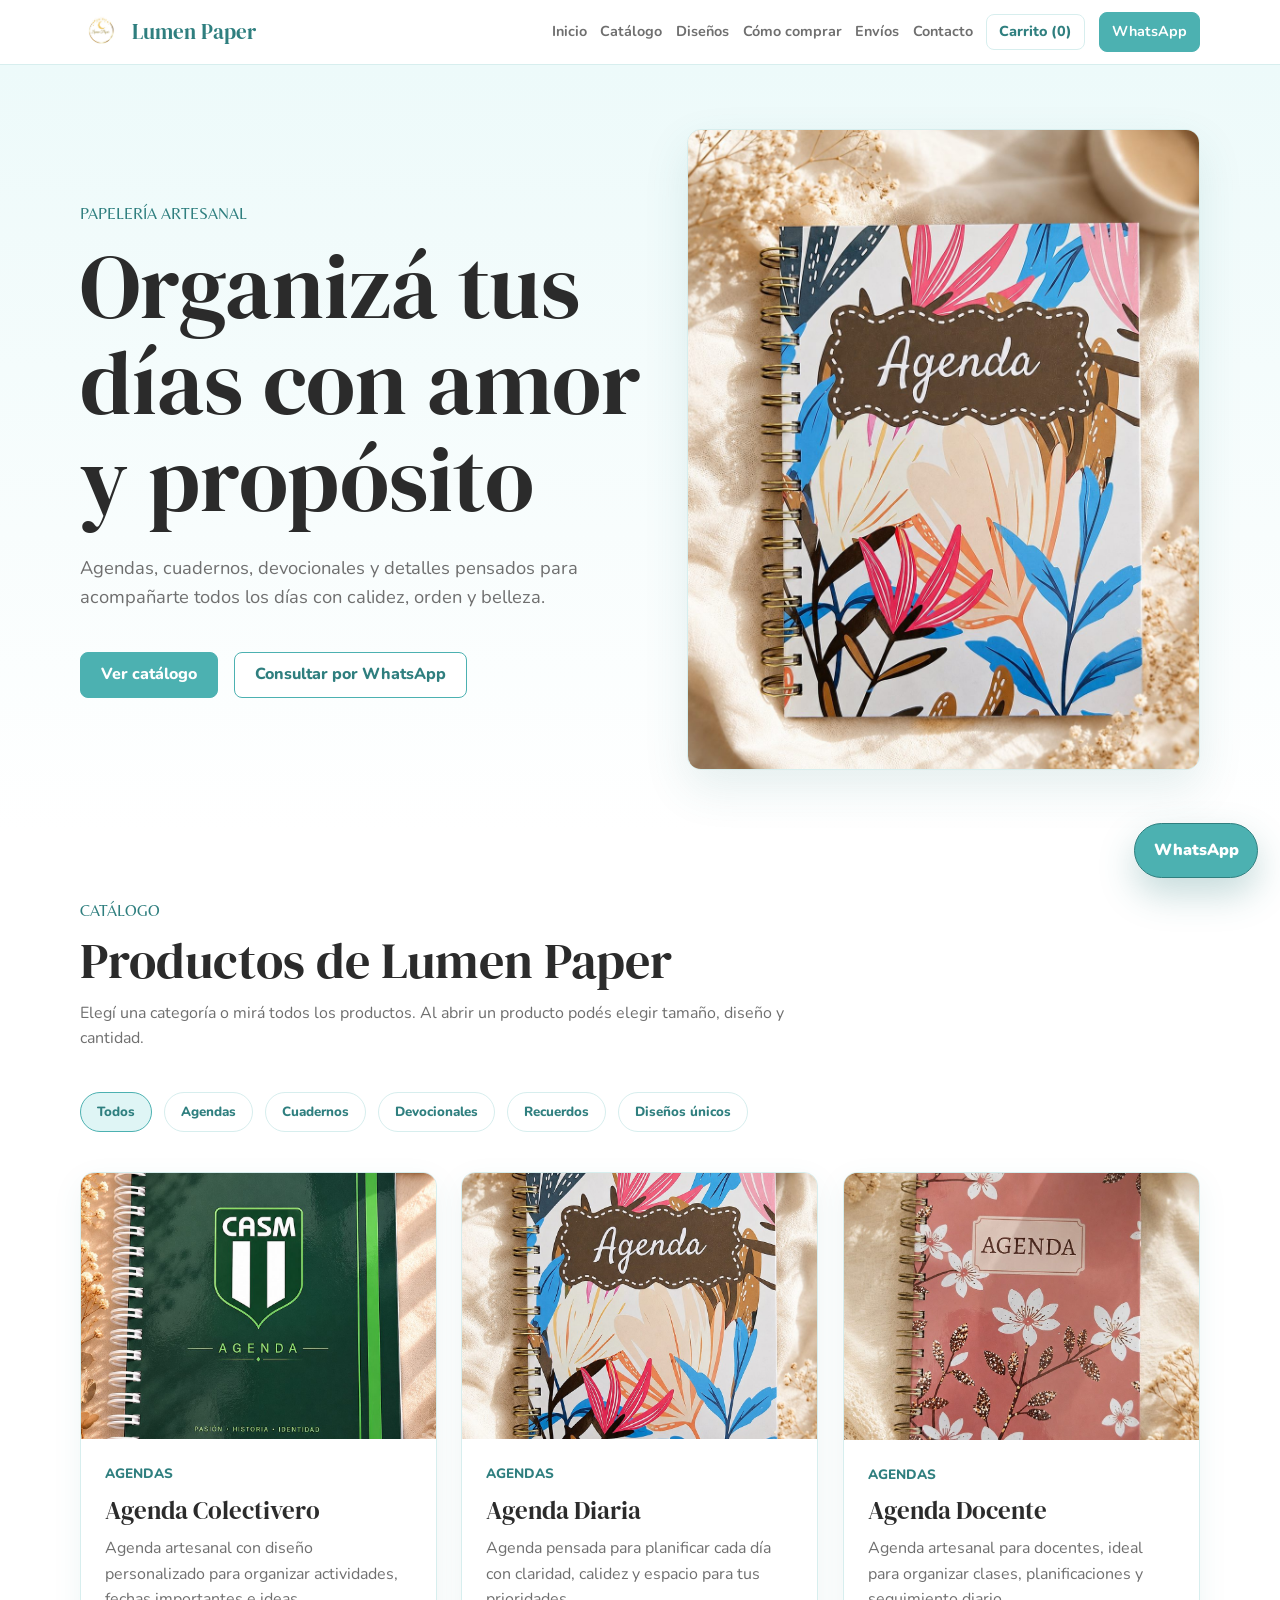
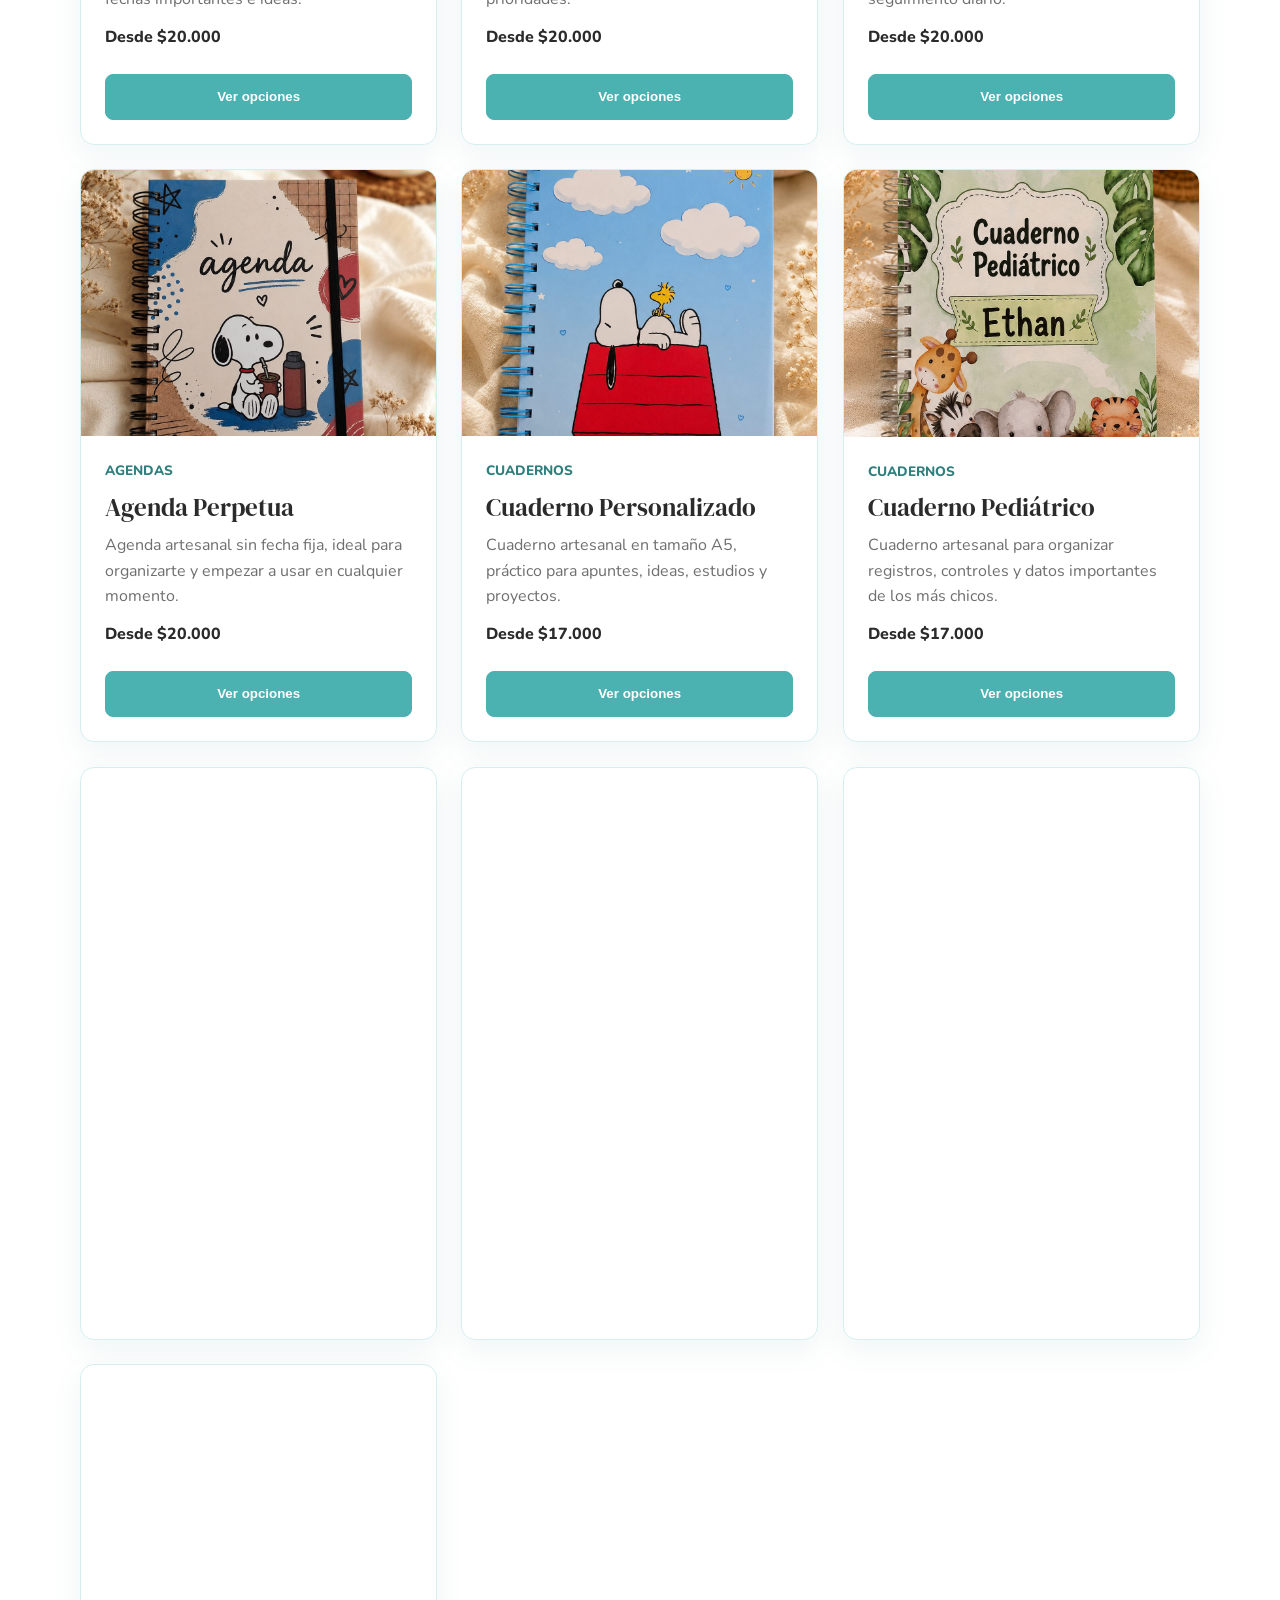
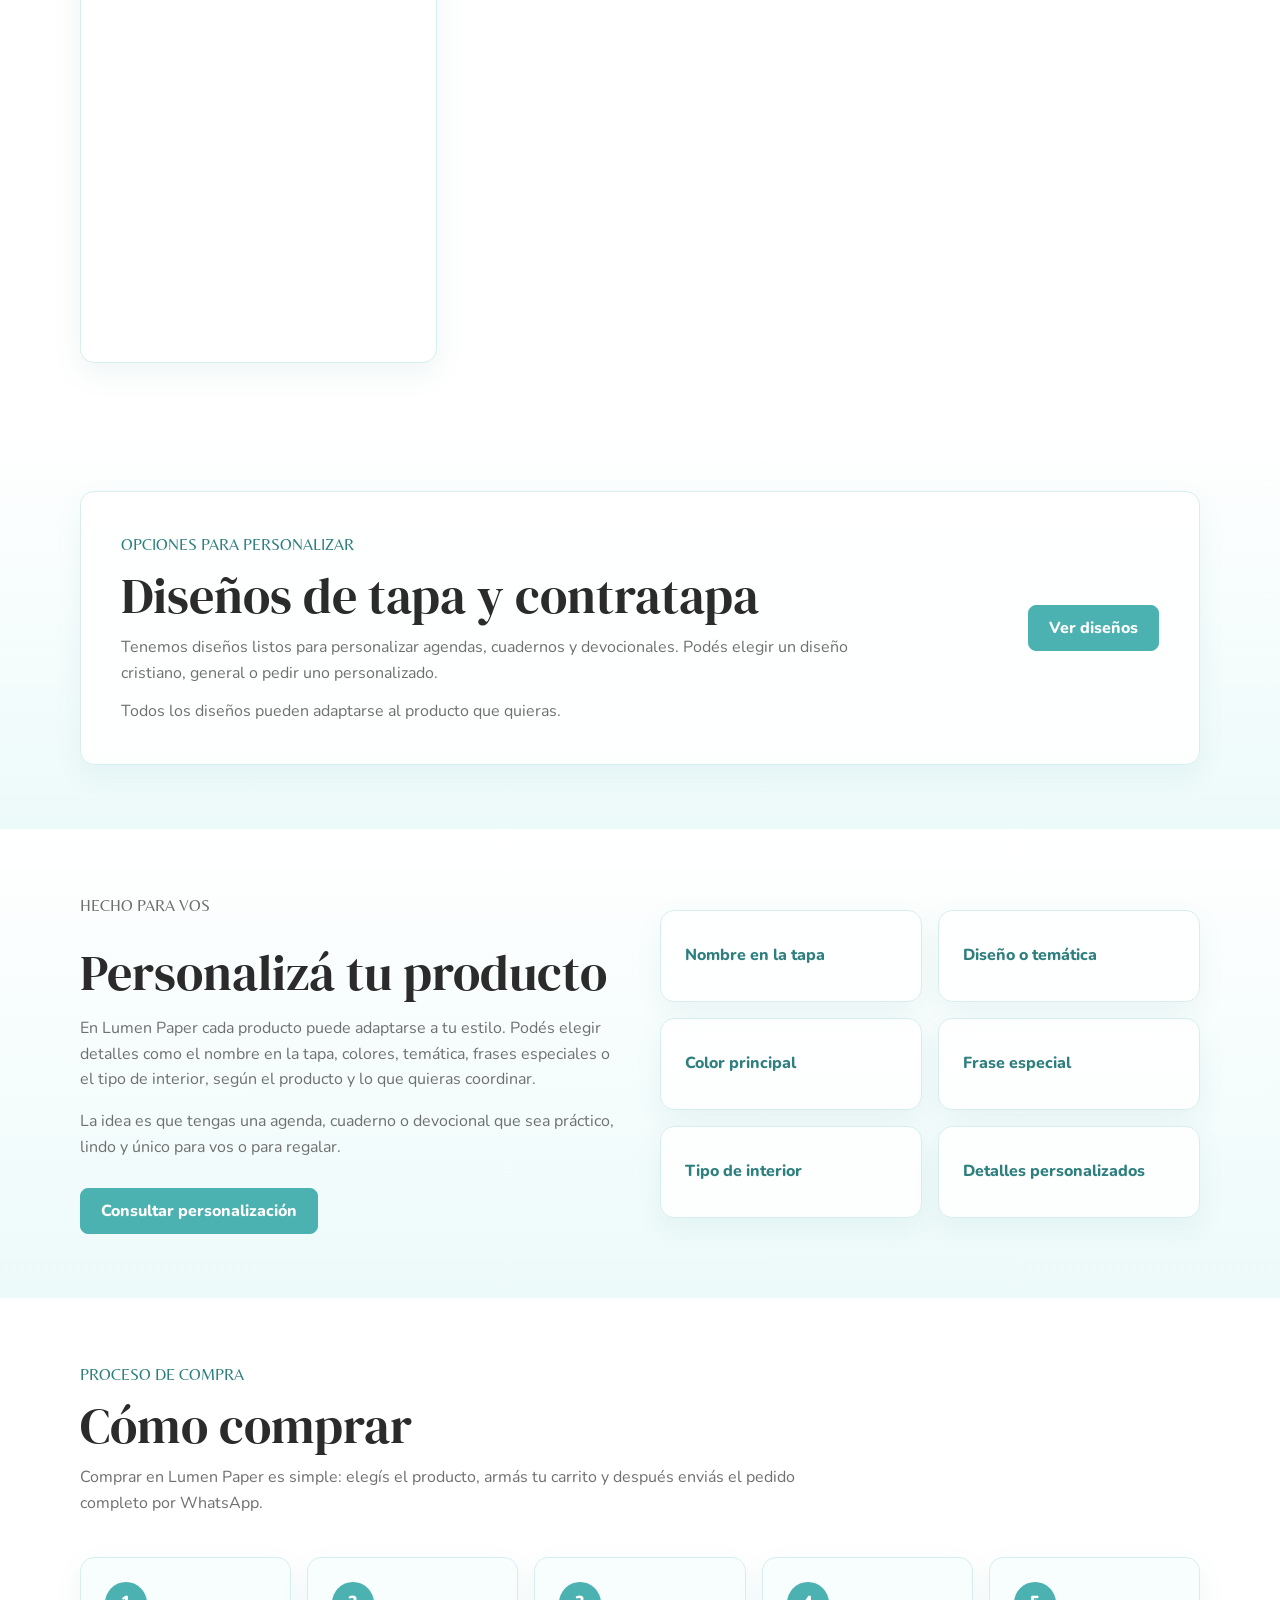
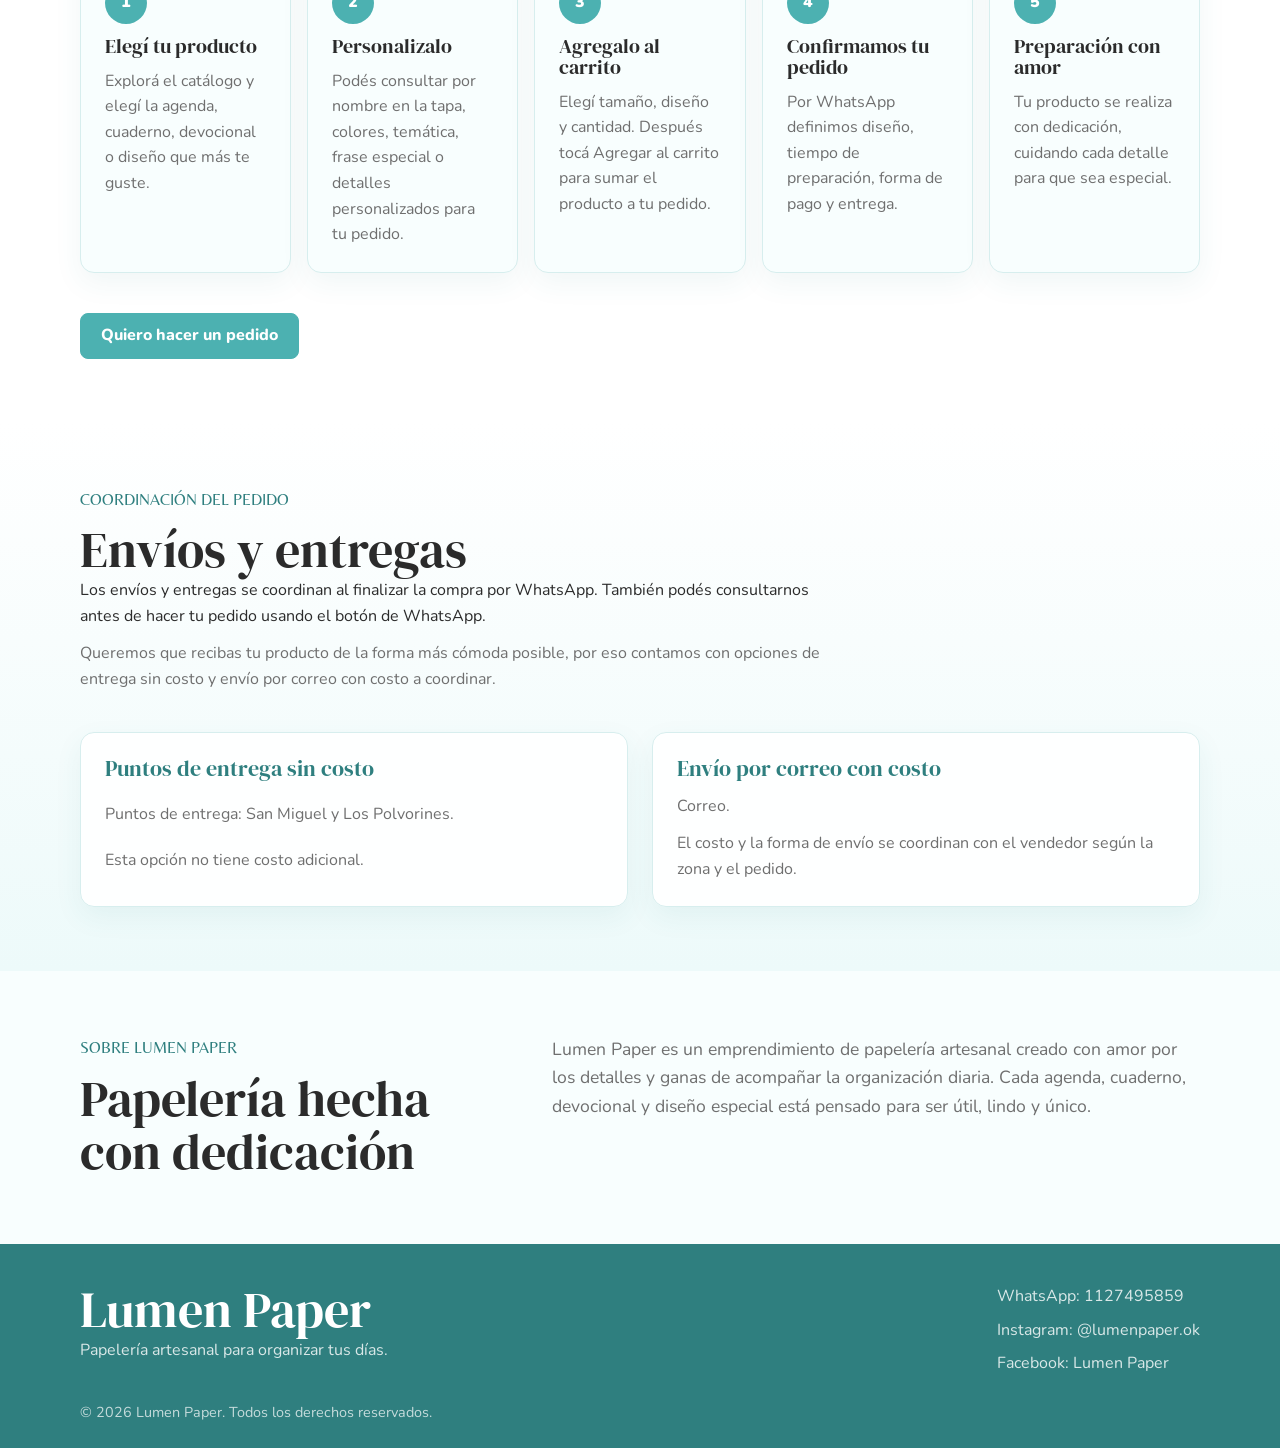
==== commit bc681764: "perf: optimizar carga de imagenes" ====
--- a/index.html
+++ b/index.html
@@ -27,6 +27,7 @@
       rel="stylesheet"
     />
     <link rel="icon" href="assets/img/marca/logo-lumen-paper.png" type="image/png" />
+    <link rel="preload" as="image" href="assets/img/optimized/agendas/agenda-diaria-1.jpg" fetchpriority="high" />
     <link rel="stylesheet" href="css/styles.css" />
   </head>
   <body>
@@ -37,6 +38,9 @@
             class="brand-logo"
             src="assets/img/marca/logo-lumen-paper.png"
             alt="Logo de Lumen Paper"
+            width="2750"
+            height="2750"
+            loading="eager"
             decoding="async"
           />
           <span>Lumen Paper</span>
@@ -89,9 +93,13 @@
           <div class="hero-image-wrap" aria-label="Producto destacado de Lumen Paper">
             <img
               class="hero-image"
-              src="assets/img/agendas/agenda-diaria-1.png"
+              src="assets/img/optimized/agendas/agenda-diaria-1.jpg"
               alt="Agenda artesanal de Lumen Paper"
+              width="1086"
+              height="1448"
+              loading="eager"
               decoding="async"
+              fetchpriority="high"
             />
           </div>
         </div>
--- a/css/styles.css
+++ b/css/styles.css
@@ -1206,6 +1206,10 @@
     font-size: 1.35rem;
   }
 
+  h1 {
+    font-size: clamp(2.25rem, 12vw, 3rem);
+  }
+
   .hero-actions,
   .footer-content {
     flex-direction: column;
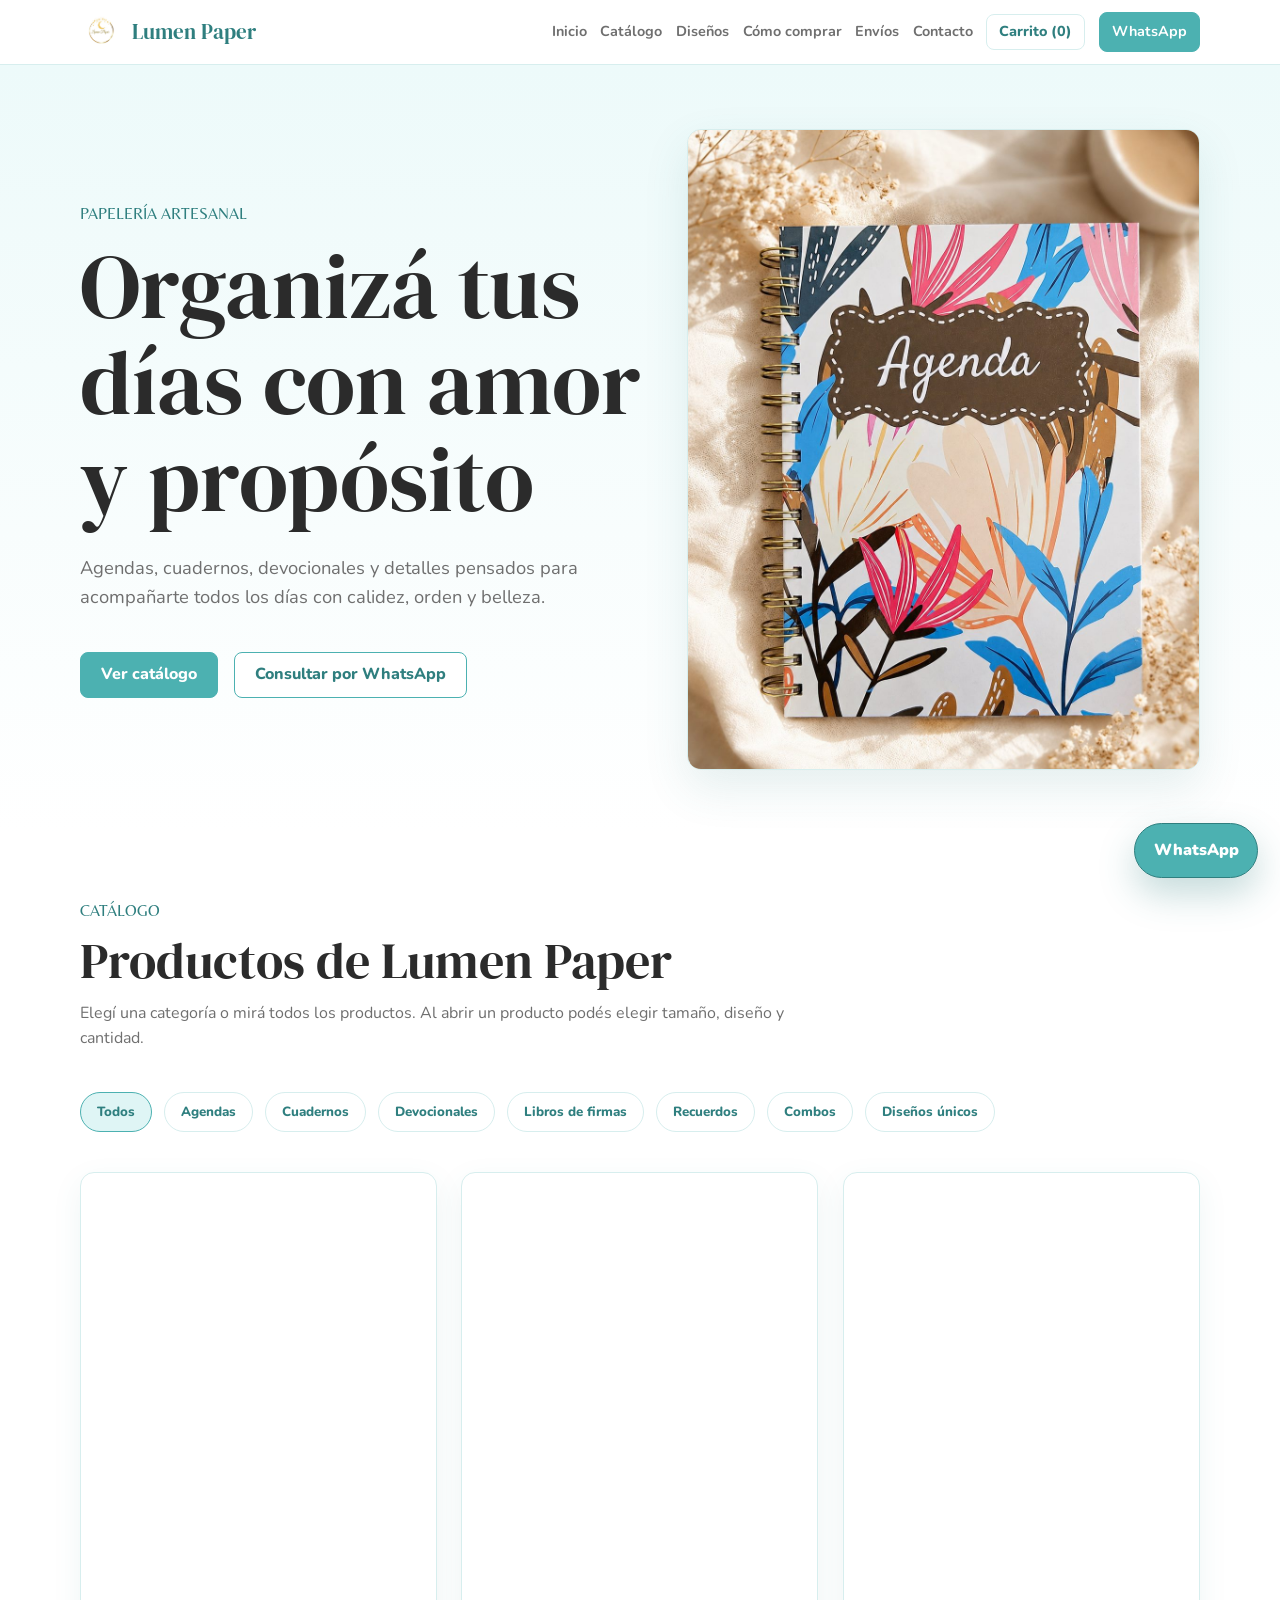
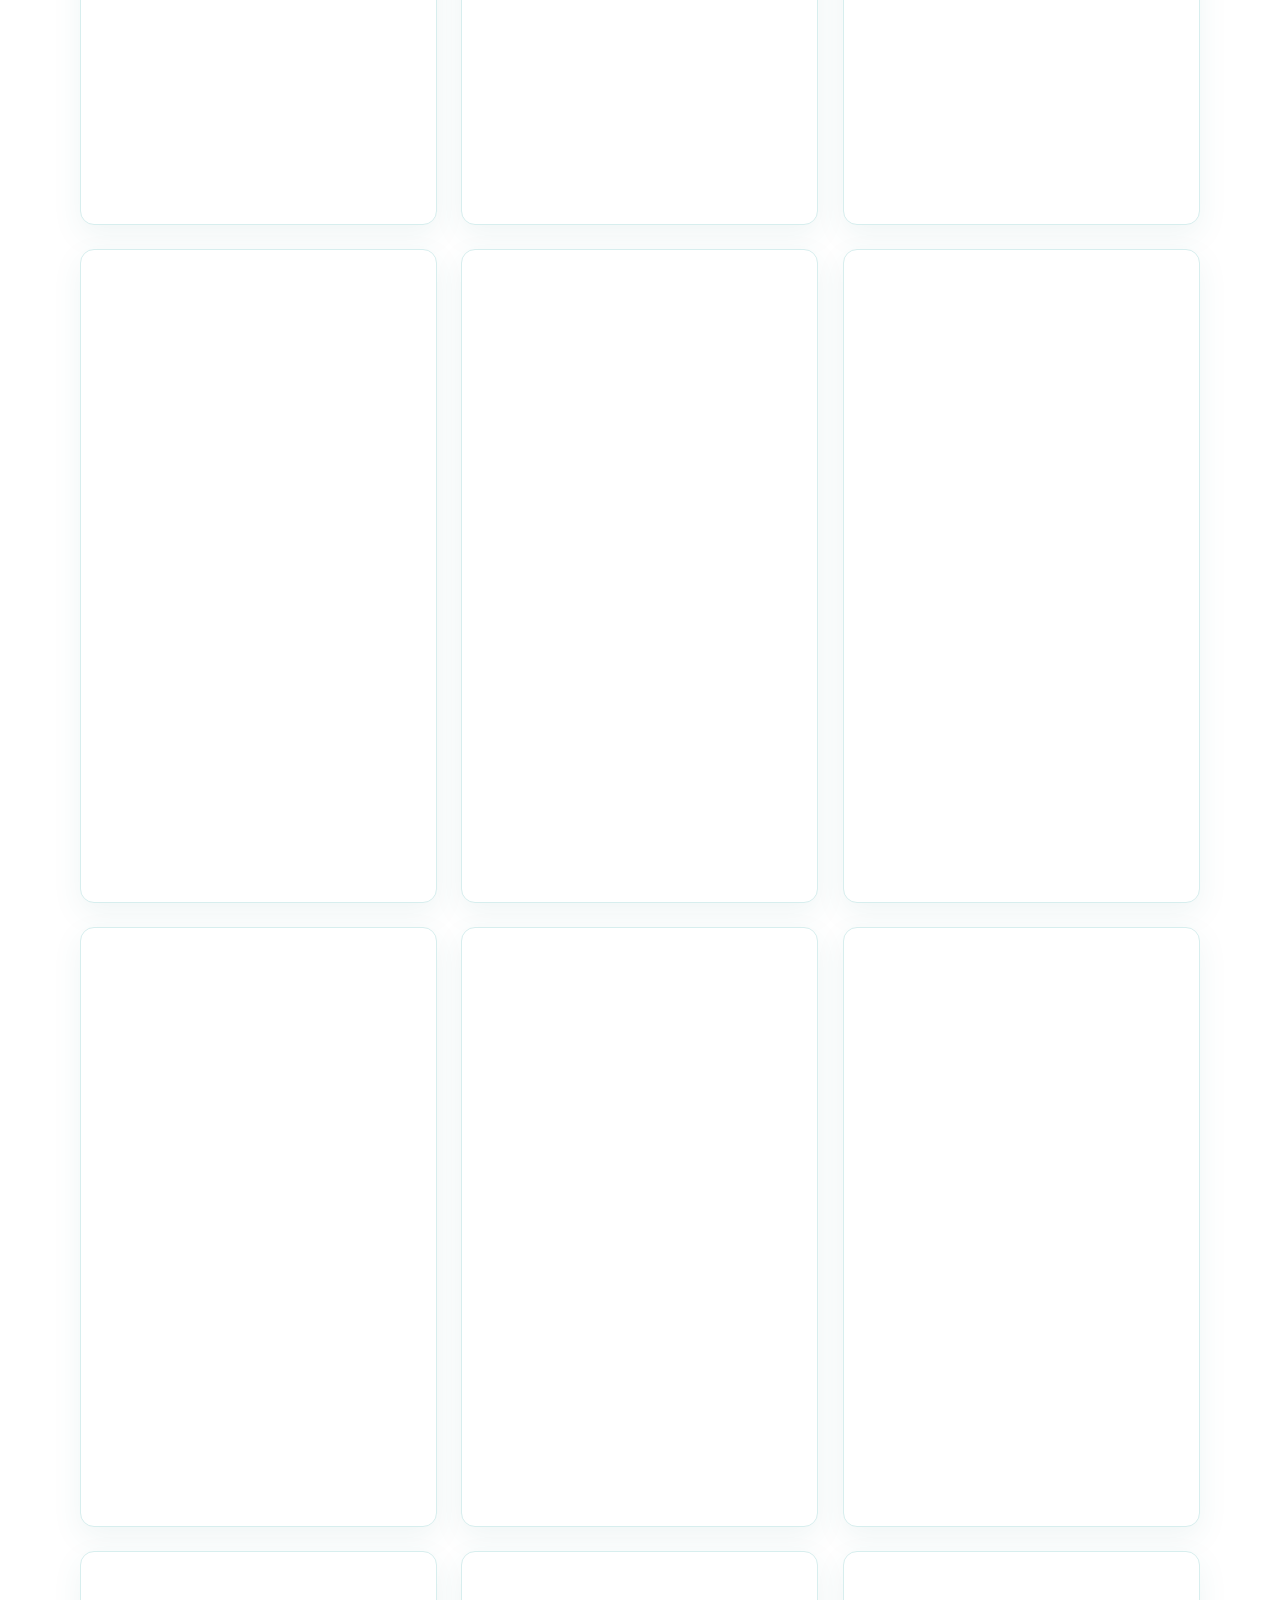
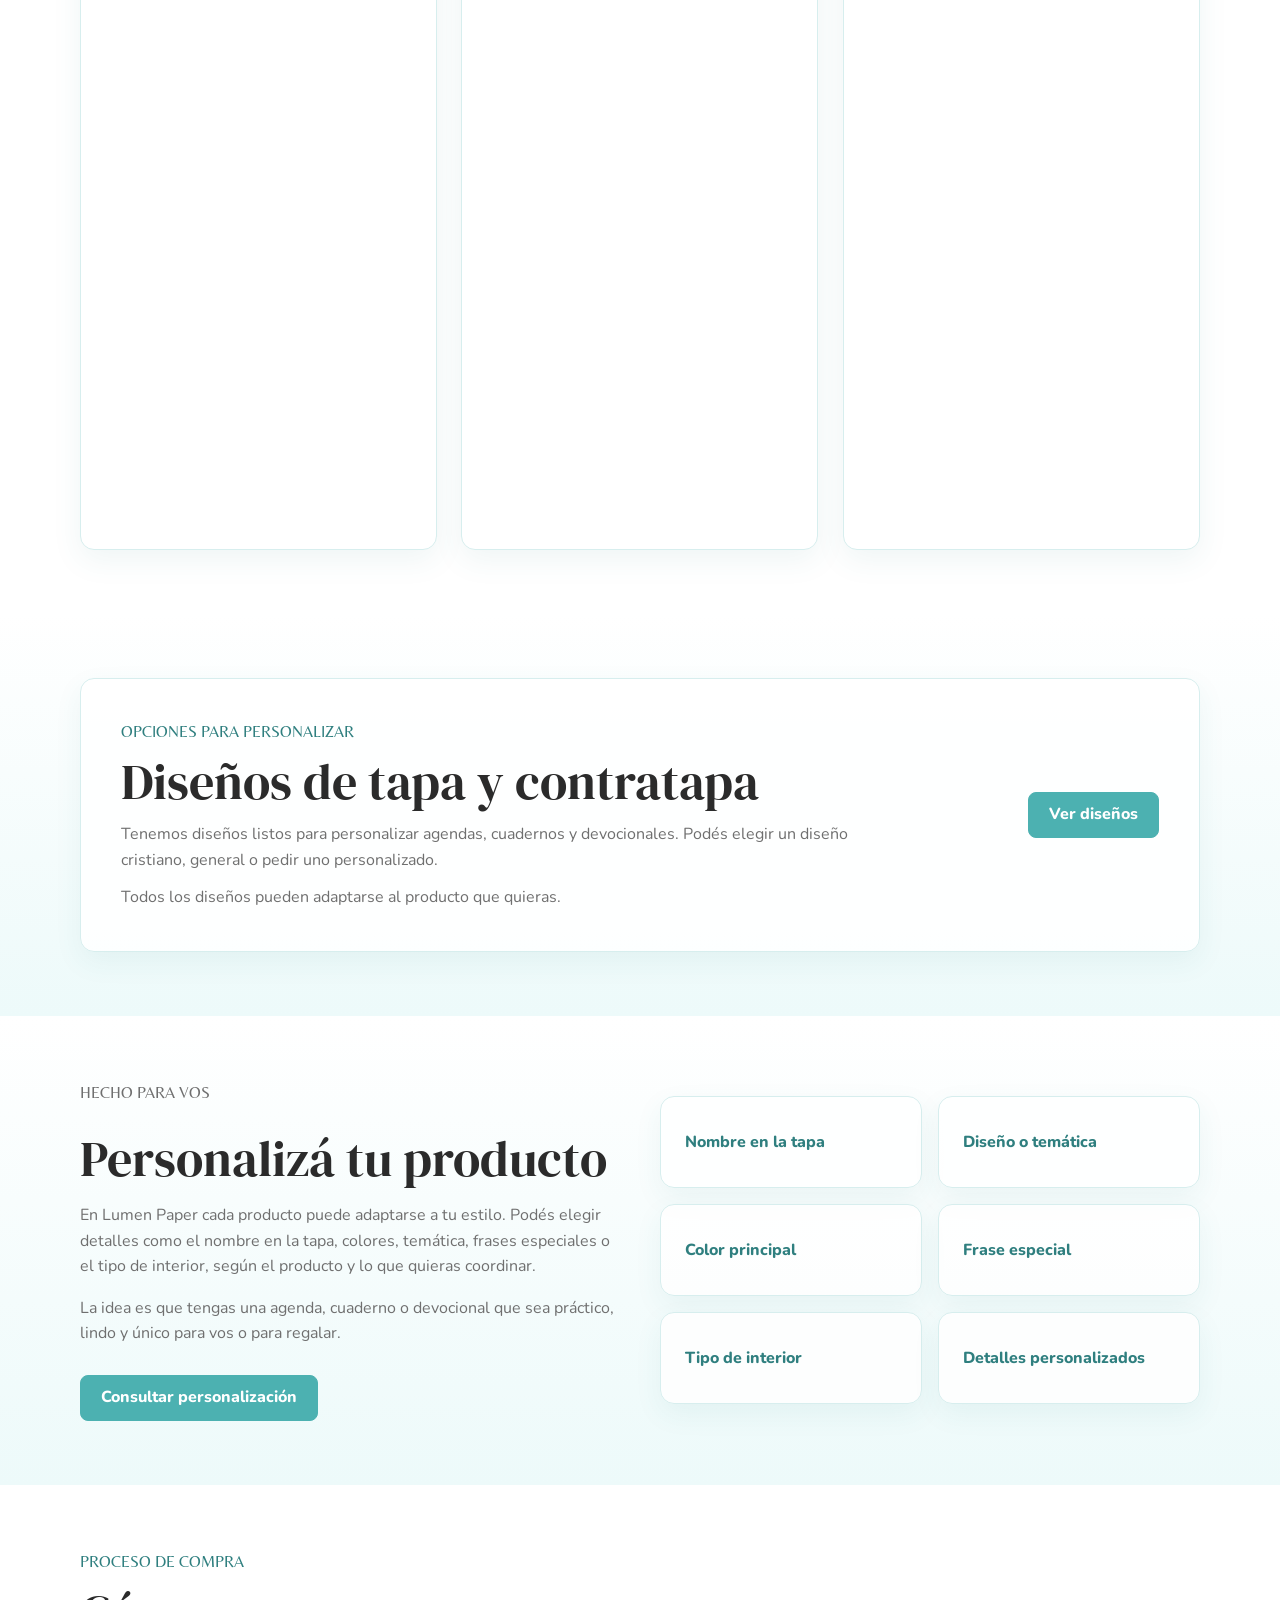
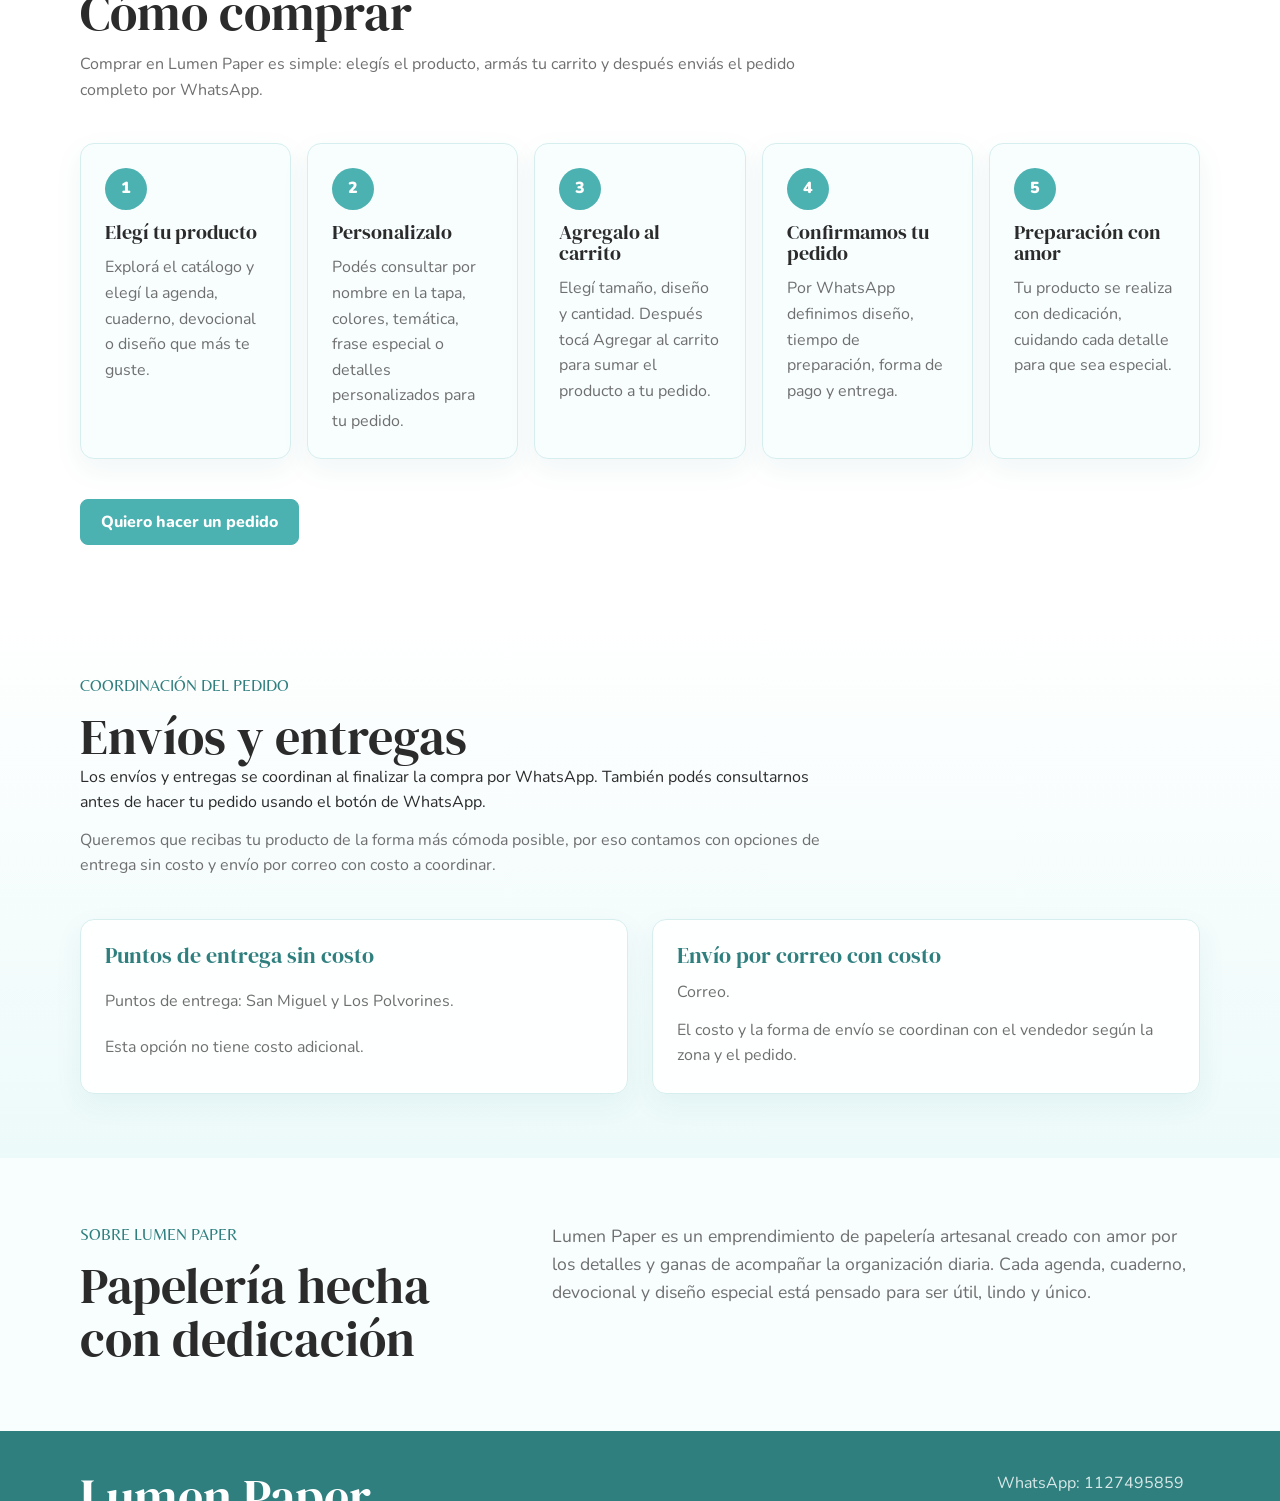
==== commit a160cbe8: "feat(web): update site content and documentation" ====
--- a/index.html
+++ b/index.html
@@ -362,6 +362,7 @@
                 <input type="tel" id="customerPhone" autocomplete="tel" />
               </label>
               <p class="form-message" id="checkoutMessage" aria-live="polite"></p>
+              <p class="checkout-note" id="checkoutNote" hidden>Podés consultar los dos diseños de interior disponibles al enviar el formulario de compra.</p>
               <button class="button" type="submit">Enviar pedido por WhatsApp</button>
             </form>
           </div>
--- a/css/styles.css
+++ b/css/styles.css
@@ -546,6 +546,10 @@
   display: none;
 }
 
+.cart-summary-hidden {
+  display: none;
+}
+
 .checkout-form label,
 .select-option,
 .quantity-option {
@@ -580,6 +584,11 @@
   min-height: 1.5rem;
   color: var(--color-primary-dark);
   font-weight: 800;
+}
+
+.checkout-note {
+  color: var(--color-muted);
+  font-size: 0.95rem;
 }
 
 .cart-modal {
@@ -716,6 +725,10 @@
   object-fit: cover;
 }
 
+.modal-main-image-contain {
+  object-fit: contain;
+}
+
 .modal-thumbnails {
   display: grid;
   grid-template-columns: repeat(5, minmax(0, 1fr));
@@ -819,6 +832,15 @@
 
 .modal-info-block p {
   color: var(--color-muted);
+}
+
+.modal-info-highlight {
+  display: grid;
+  gap: var(--space-xs);
+  padding: var(--space-md);
+  border: 1px solid var(--color-border);
+  border-radius: var(--radius-sm);
+  background: #ffffff;
 }
 
 .modal-buy-button {
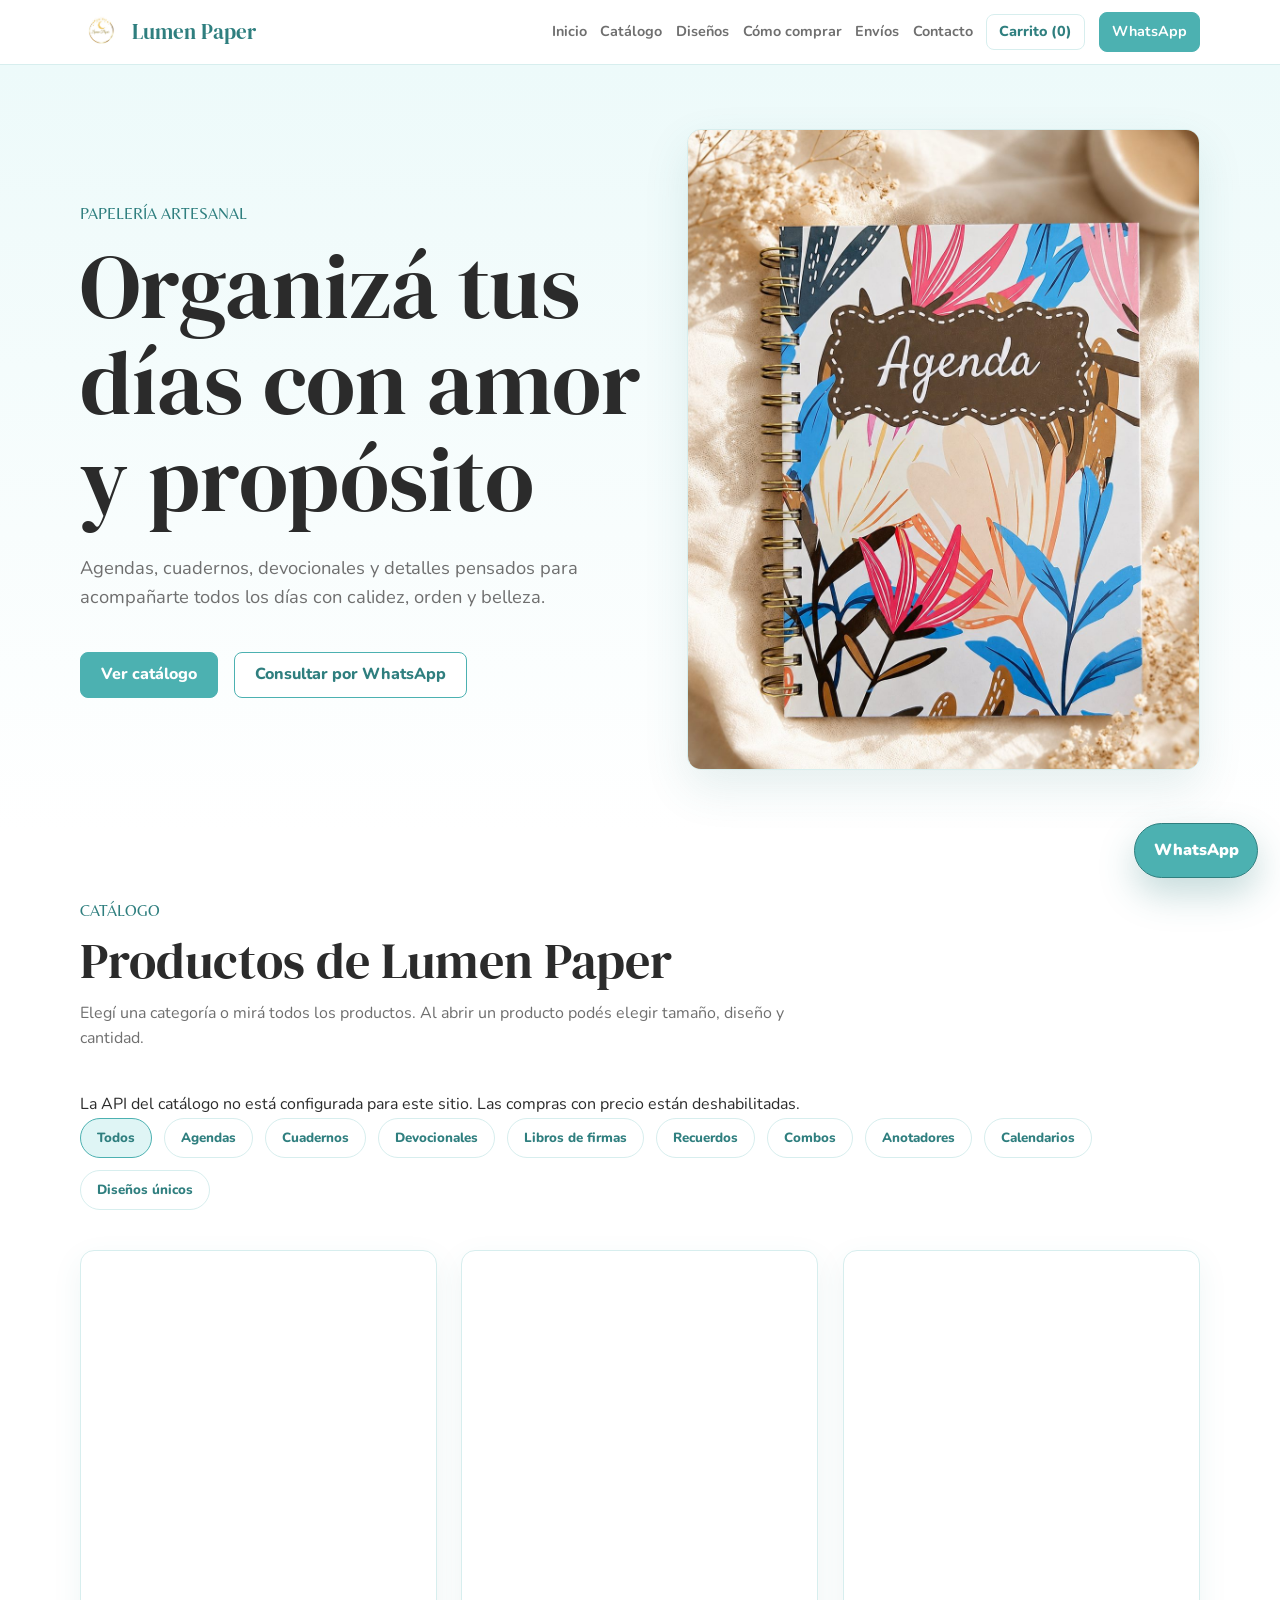
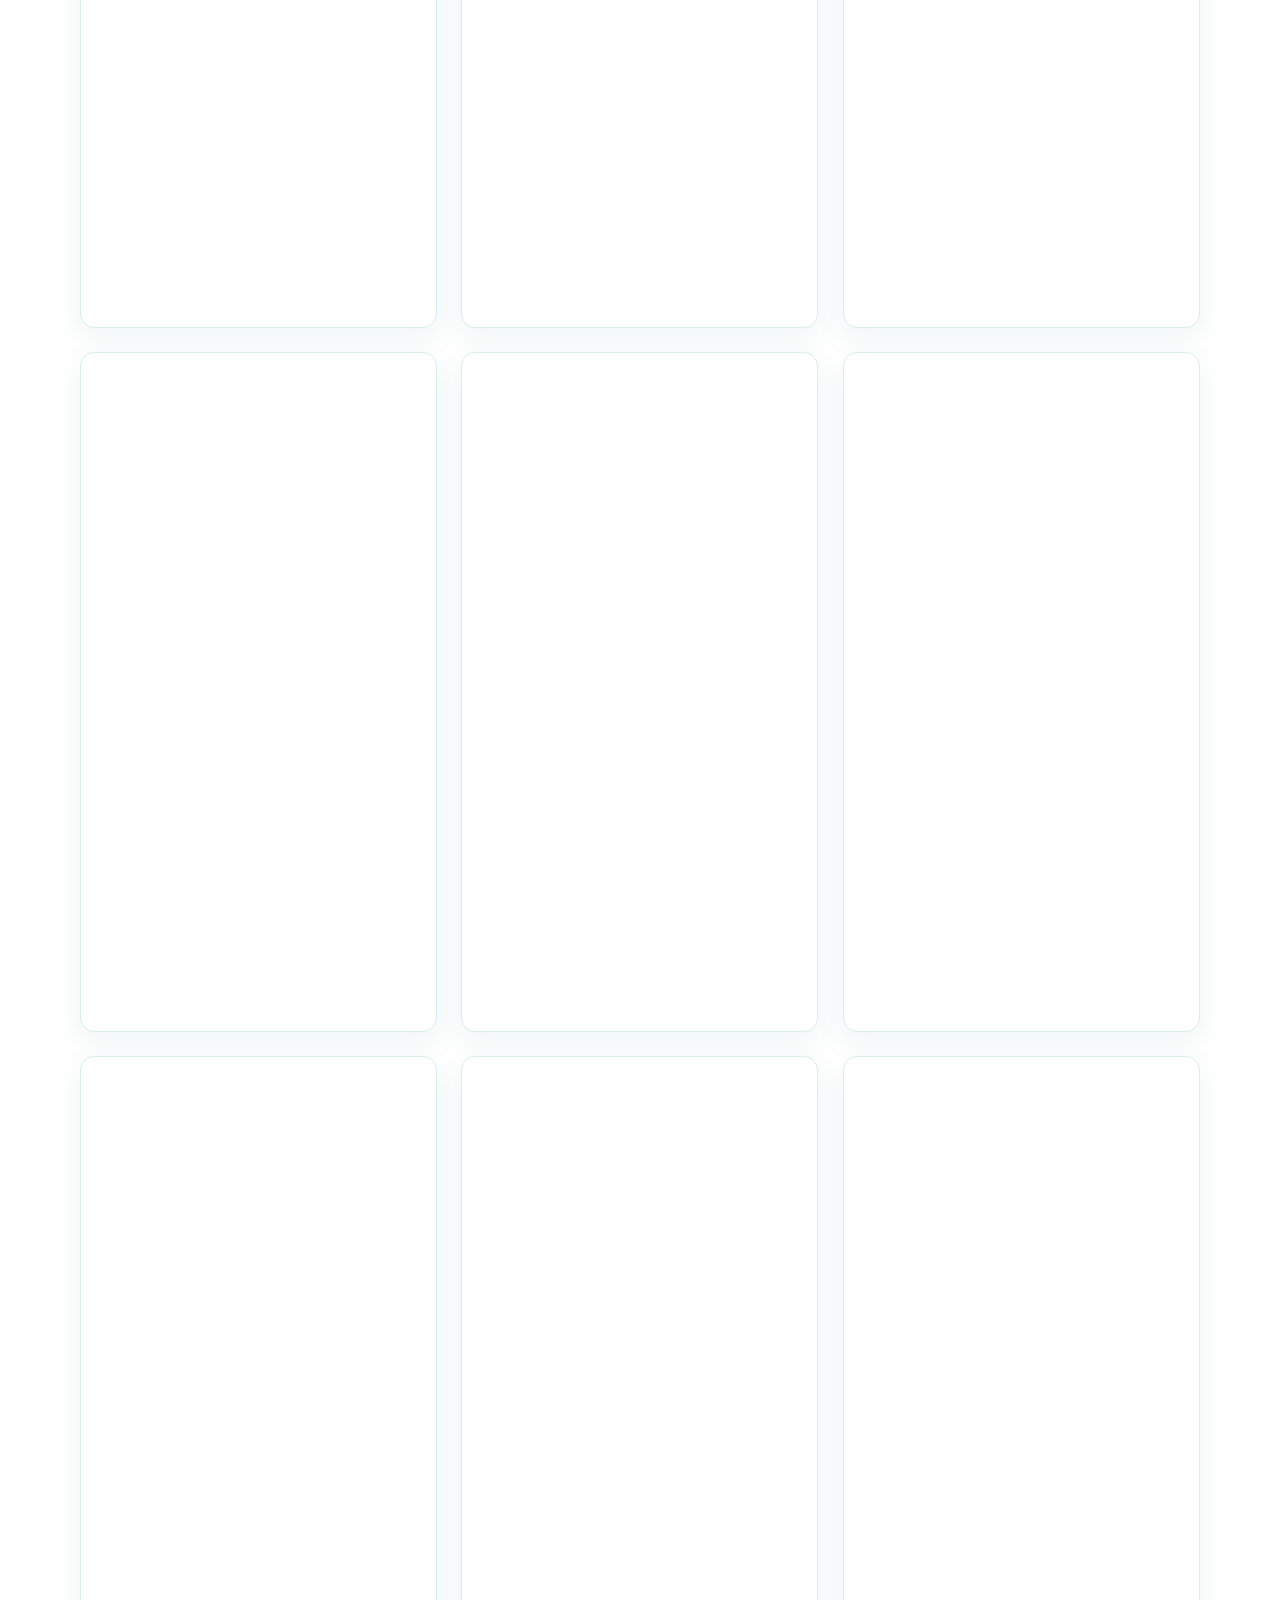
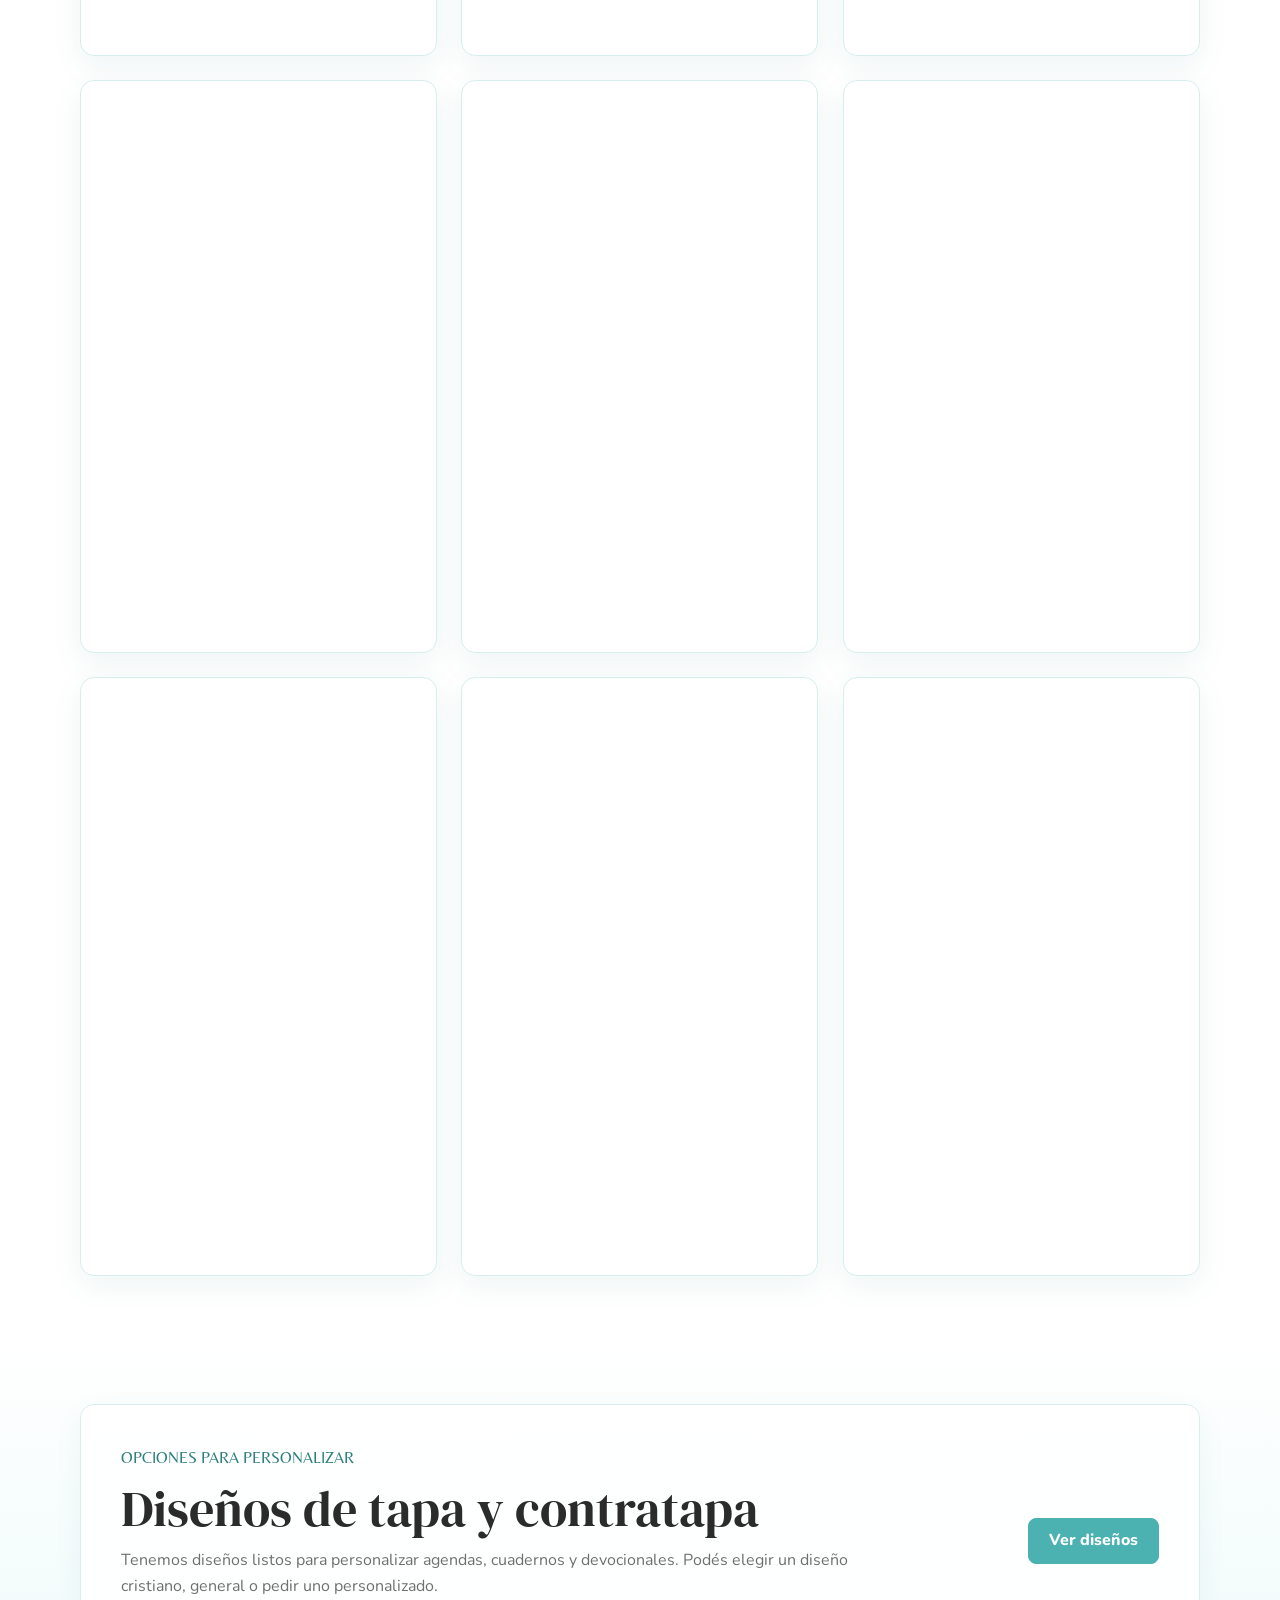
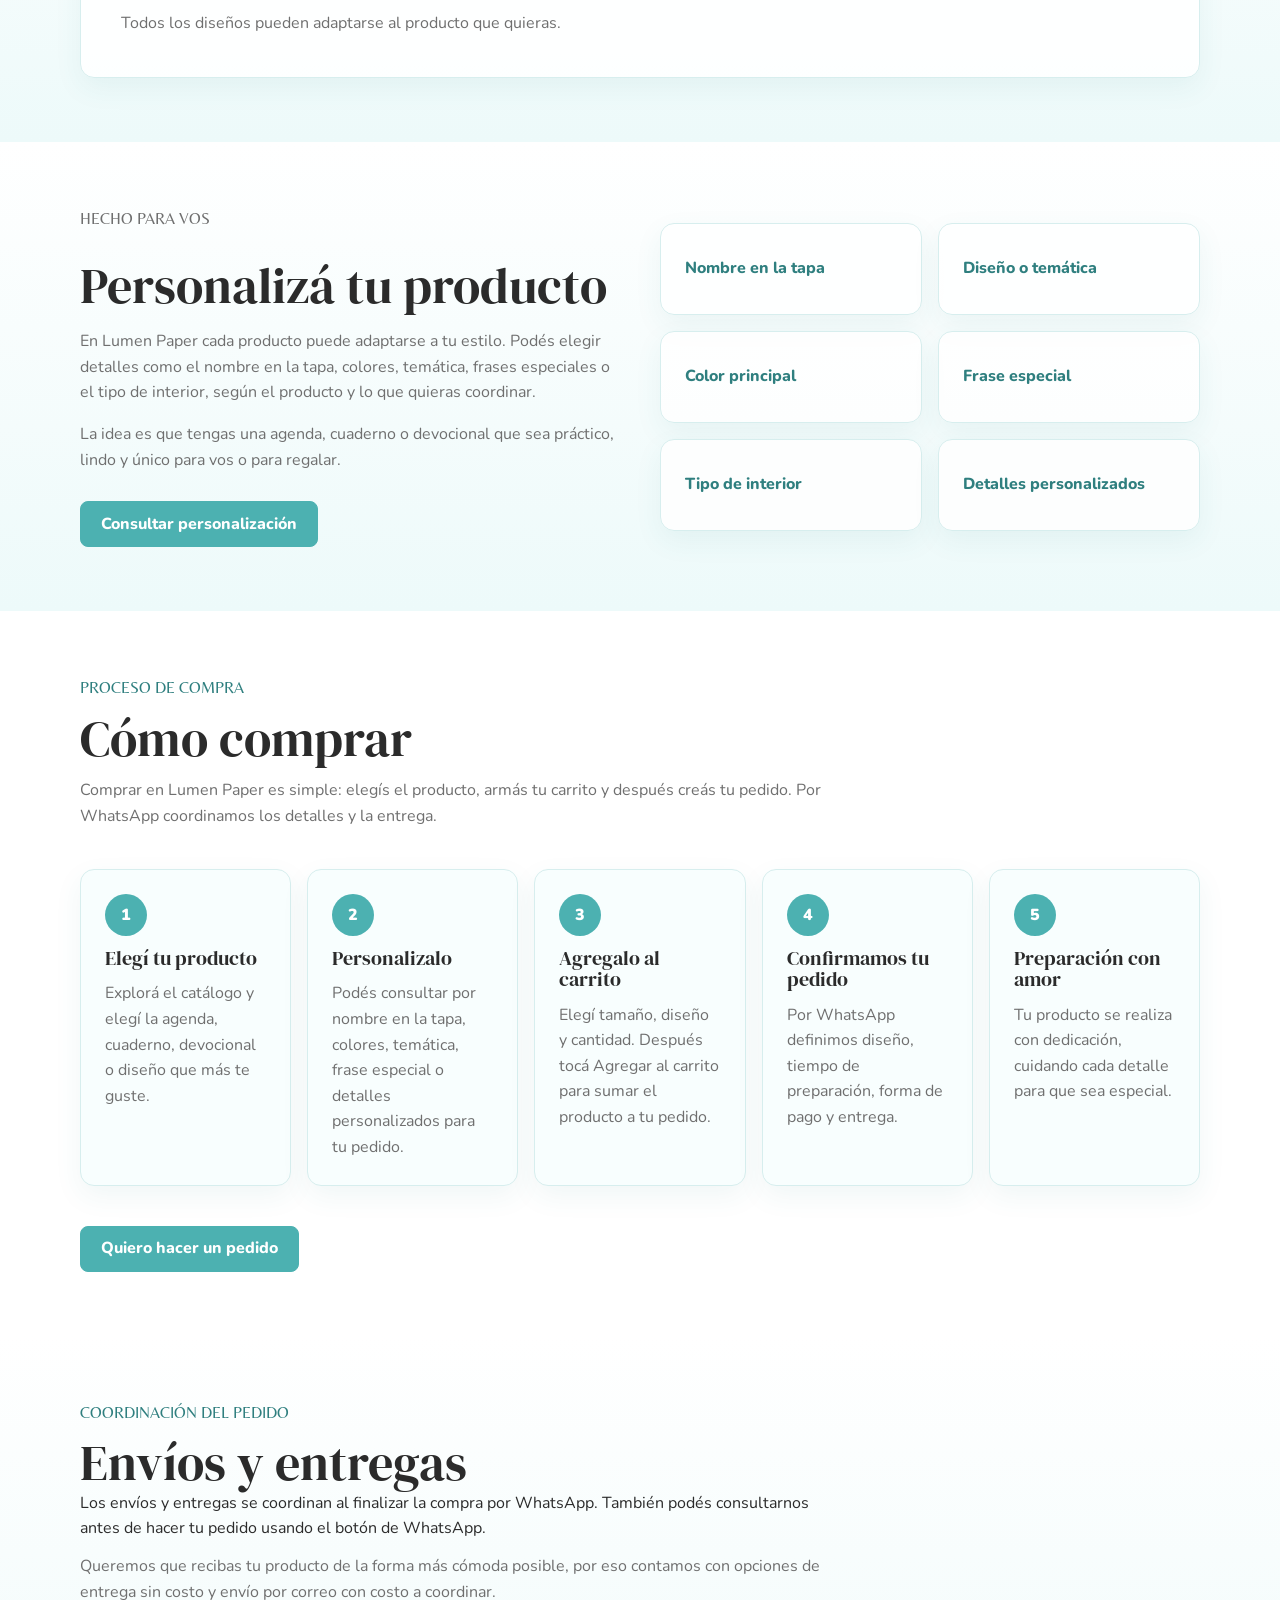
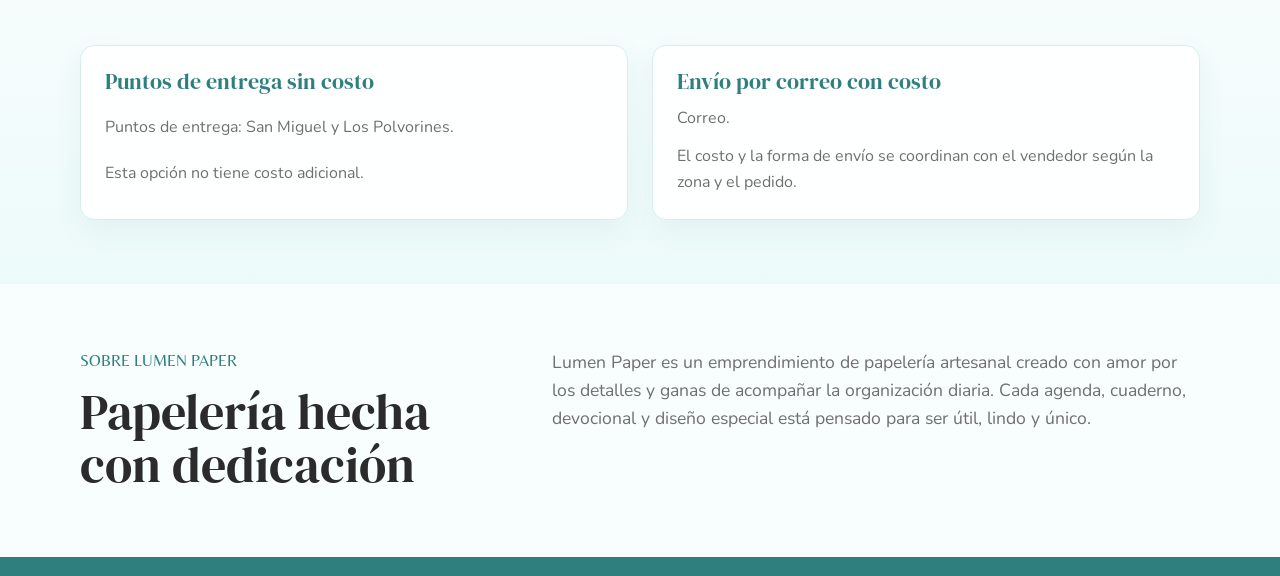
==== commit cb18853f: "feat: prepare frontend for production with payments disabled" ====
--- a/index.html
+++ b/index.html
@@ -1,6 +1,8 @@
 <!DOCTYPE html>
 <html lang="es">
   <head>
+  <base href="/" />
+  <link rel="canonical" href="https://www.lumenpaper.com.ar/" />
     <meta charset="UTF-8" />
     <meta name="viewport" content="width=device-width, initial-scale=1.0" />
     <title>Lumen Paper | Agendas, cuadernos y papelería personalizada</title>
@@ -116,6 +118,8 @@
             </p>
           </div>
 
+          <p id="catalogStatus" role="status" aria-live="polite">Preparando catálogo…</p>
+          <button class="button button-secondary" id="catalogRetryButton" type="button" hidden>Reintentar conexión</button>
           <div class="filters" id="categoryFilters" aria-label="Filtros por categoría"></div>
           <div class="products-grid" id="productsGrid" aria-live="polite"></div>
         </div>
@@ -176,7 +180,7 @@
             <h2>Cómo comprar</h2>
             <p>
               Comprar en Lumen Paper es simple: elegís el producto, armás tu carrito y
-              después enviás el pedido completo por WhatsApp.
+              después creás tu pedido. Por WhatsApp coordinamos los detalles y la entrega.
             </p>
           </div>
 
@@ -329,11 +333,12 @@
         </button>
         <div class="cart-modal-body">
           <div class="cart-modal-heading">
-            <p class="eyebrow">Pedido por WhatsApp</p>
+            <p class="eyebrow">Tu compra</p>
             <h2 id="cartModalTitle">Carrito</h2>
-            <p>Revisá tu pedido antes de enviarlo por WhatsApp.</p>
-          </div>
-
+            <p>Revisá tus productos y completá los datos para crear el pedido.</p>
+          </div>
+
+          <p id="cartStatus" role="status" aria-live="polite"></p>
           <div class="cart-items" id="cartItems" aria-live="polite"></div>
           <div class="cart-summary" id="cartSummary">
             <p class="cart-total" id="cartTotal">Total general sin envío: $0</p>
@@ -348,24 +353,47 @@
             </div>
 
             <form class="checkout-form checkout-form-hidden" id="checkoutForm">
-              <h3>Datos para finalizar</h3>
-              <label>
-                Nombre
-                <input type="text" id="customerName" autocomplete="given-name" />
-              </label>
-              <label>
-                Apellido
-                <input type="text" id="customerLastName" autocomplete="family-name" />
-              </label>
-              <label>
-                Teléfono
-                <input type="tel" id="customerPhone" autocomplete="tel" />
-              </label>
-              <p class="form-message" id="checkoutMessage" aria-live="polite"></p>
-              <p class="checkout-note" id="checkoutNote" hidden>Podés consultar los dos diseños de interior disponibles al enviar el formulario de compra.</p>
-              <button class="button" type="submit">Enviar pedido por WhatsApp</button>
+              <h3>Datos para crear tu pedido</h3>
+              <fieldset id="checkoutFields" class="checkout-fields">
+                <label>Nombre<input type="text" id="customerName" autocomplete="given-name" required maxlength="100" /></label>
+                <label>Apellido<input type="text" id="customerLastName" autocomplete="family-name" required maxlength="100" /></label>
+                <label>DNI<input type="text" id="customerDni" inputmode="numeric" required maxlength="20" /></label>
+                <label>Teléfono<input type="tel" id="customerPhone" autocomplete="tel" required maxlength="40" /></label>
+                <label>Email<input type="email" id="customerEmail" autocomplete="email" required maxlength="254" /></label>
+                <label>Forma de entrega
+                  <select id="deliveryMethod" required>
+                    <option value="PICKUP">Retiro gratuito</option>
+                    <option value="CORREO_ARGENTINO">Envío por Correo Argentino</option>
+                  </select>
+                </label>
+                <p id="deliveryNote" class="checkout-note">El retiro no tiene costo. Coordinamos el punto de encuentro por WhatsApp.</p>
+                <fieldset id="shippingFields" class="checkout-fields" hidden disabled>
+                  <legend>Datos para el envío</legend>
+                  <label>Dirección<input type="text" id="shippingAddress" autocomplete="street-address" required maxlength="250" /></label>
+                  <label>Piso / departamento (opcional)<input type="text" id="shippingFloor" maxlength="100" /></label>
+                  <label>Código postal<input type="text" id="shippingPostalCode" autocomplete="postal-code" required maxlength="20" /></label>
+                  <label>Ciudad<input type="text" id="shippingCity" autocomplete="address-level2" required maxlength="120" /></label>
+                  <label>Provincia<input type="text" id="shippingProvince" autocomplete="address-level1" required maxlength="120" /></label>
+                </fieldset>
+                <p class="checkout-note">El total corresponde solo a los productos. El envío no está incluido: se cotiza y paga por separado.</p>
+                <p class="checkout-note" id="checkoutNote" hidden>Podés consultar los dos diseños de interior disponibles para el cuaderno pediátrico por WhatsApp.</p>
+                <button class="button" id="createOrderButton" type="submit">Crear pedido</button>
+              </fieldset>
             </form>
-          </div>
+            <p class="form-message" id="checkoutMessage" role="status" aria-live="polite"></p>
+          </div>
+          <section class="cart-summary order-result" id="orderResult" hidden aria-labelledby="orderResultTitle">
+            <h3 id="orderResultTitle">Tu pedido</h3>
+            <p id="orderResultMessage" role="status" aria-live="polite"></p>
+            <div id="orderResultDetails"></div>
+            <button class="button" id="payOrderButton" type="button" disabled>Pagar con Mercado Pago</button>
+            <button class="button button-secondary" id="recoverCheckoutButton" type="button" hidden disabled>Recuperar enlace de pago</button>
+            <button class="button button-secondary" id="refreshOrderButton" type="button">Actualizar estado del pedido</button>
+            <p id="paymentMessage" class="form-message" role="status" aria-live="polite"></p>
+            <a class="button button-secondary" id="orderCoordinationWhatsapp" target="_blank" rel="noopener">Coordinar por WhatsApp</a>
+            <p class="checkout-note">Comenzar una compra nueva no cancela el pedido anterior ni inicia un pago.</p>
+            <button class="button button-secondary" id="newOrderButton" type="button">Comenzar una compra nueva</button>
+          </section>
         </div>
       </aside>
     </div>
@@ -376,6 +404,11 @@
 
     <script src="data/productos.js"></script>
     <script src="data/disenos.js"></script>
+    <script src="js/config.js"></script>
+    <script src="js/api.js"></script>
+    <script src="js/catalog.js"></script>
+    <script src="js/cart-storage.js"></script>
+    <script src="js/orders.js"></script>
     <script src="js/main.js"></script>
   </body>
 </html>
--- a/css/styles.css
+++ b/css/styles.css
@@ -1341,3 +1341,25 @@
     font-size: 0.95rem;
   }
 }
+
+/* La clase .button no debe hacer visible el reintento oculto. */
+#catalogRetryButton[hidden] {
+  display: none;
+}
+
+/* Checkout keeps the existing colors, spacing and controls. */
+.checkout-fields { display: grid; gap: var(--space-sm); border: 0; padding: 0; min-width: 0; }
+.checkout-form select { width: 100%; min-height: 44px; padding: 0.65rem 0.75rem; border: 1px solid var(--color-border); border-radius: var(--radius-sm); background: #fff; color: var(--color-text); font: inherit; }
+.checkout-form select:focus { outline: 2px solid var(--color-primary-light); }
+#shippingFields[hidden], #orderResult[hidden] { display: none; }
+#payOrderButton[hidden], #recoverCheckoutButton[hidden], #newOrderButton[hidden] { display: none; }
+.order-result { margin-top: var(--space-md); }
+button:disabled { opacity: 0.6; cursor: not-allowed; }
+
+/* Return pages share the store palette, typography and buttons. */
+.order-return { padding-block: 3rem; min-height: 65vh; }
+.order-return .cart-summary { max-width: 760px; margin-inline: auto; }
+.order-return h1 { font-size: clamp(1.8rem, 4vw, 2.8rem); }
+.order-return-reference { overflow-wrap: anywhere; }
+.order-return-actions { display: flex; flex-wrap: wrap; align-items: center; gap: 1rem; margin-top: 1.5rem; }
+.order-return .cart-summary ul { padding-left: 1.25rem; }
